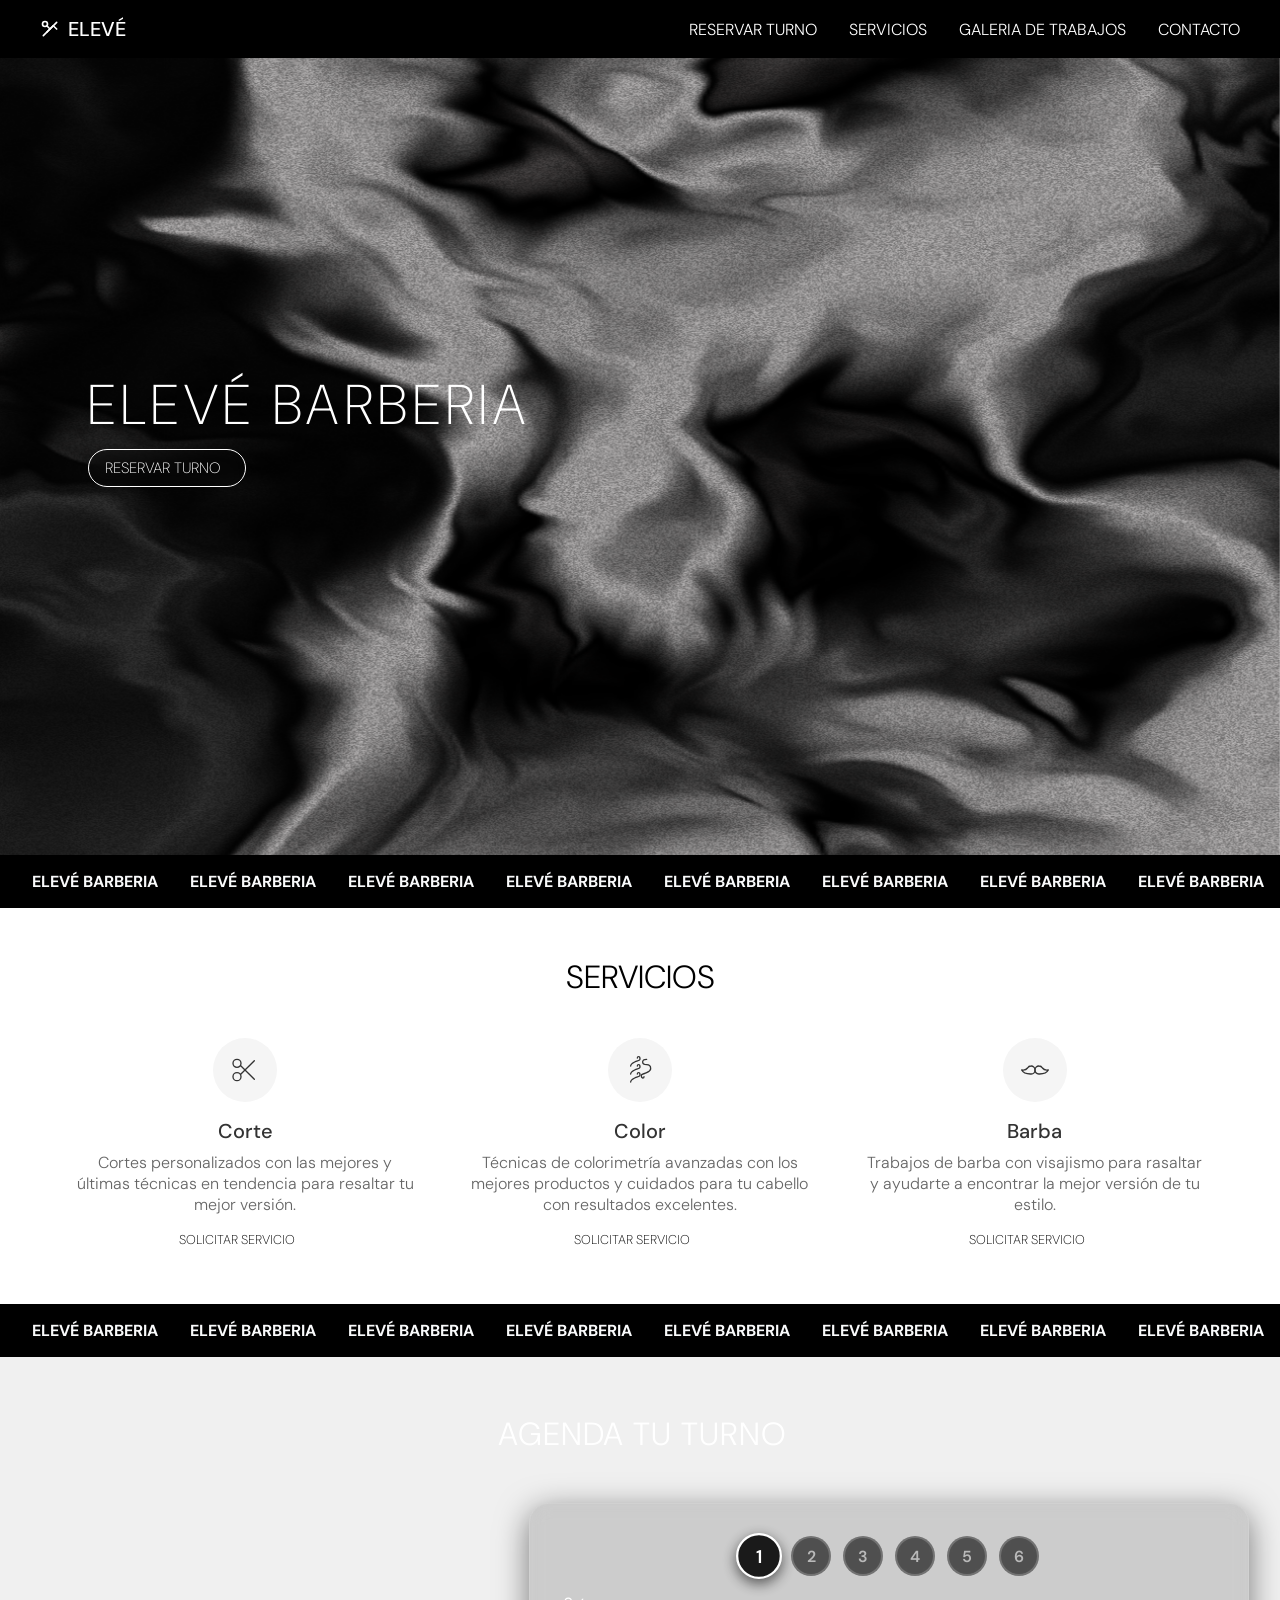
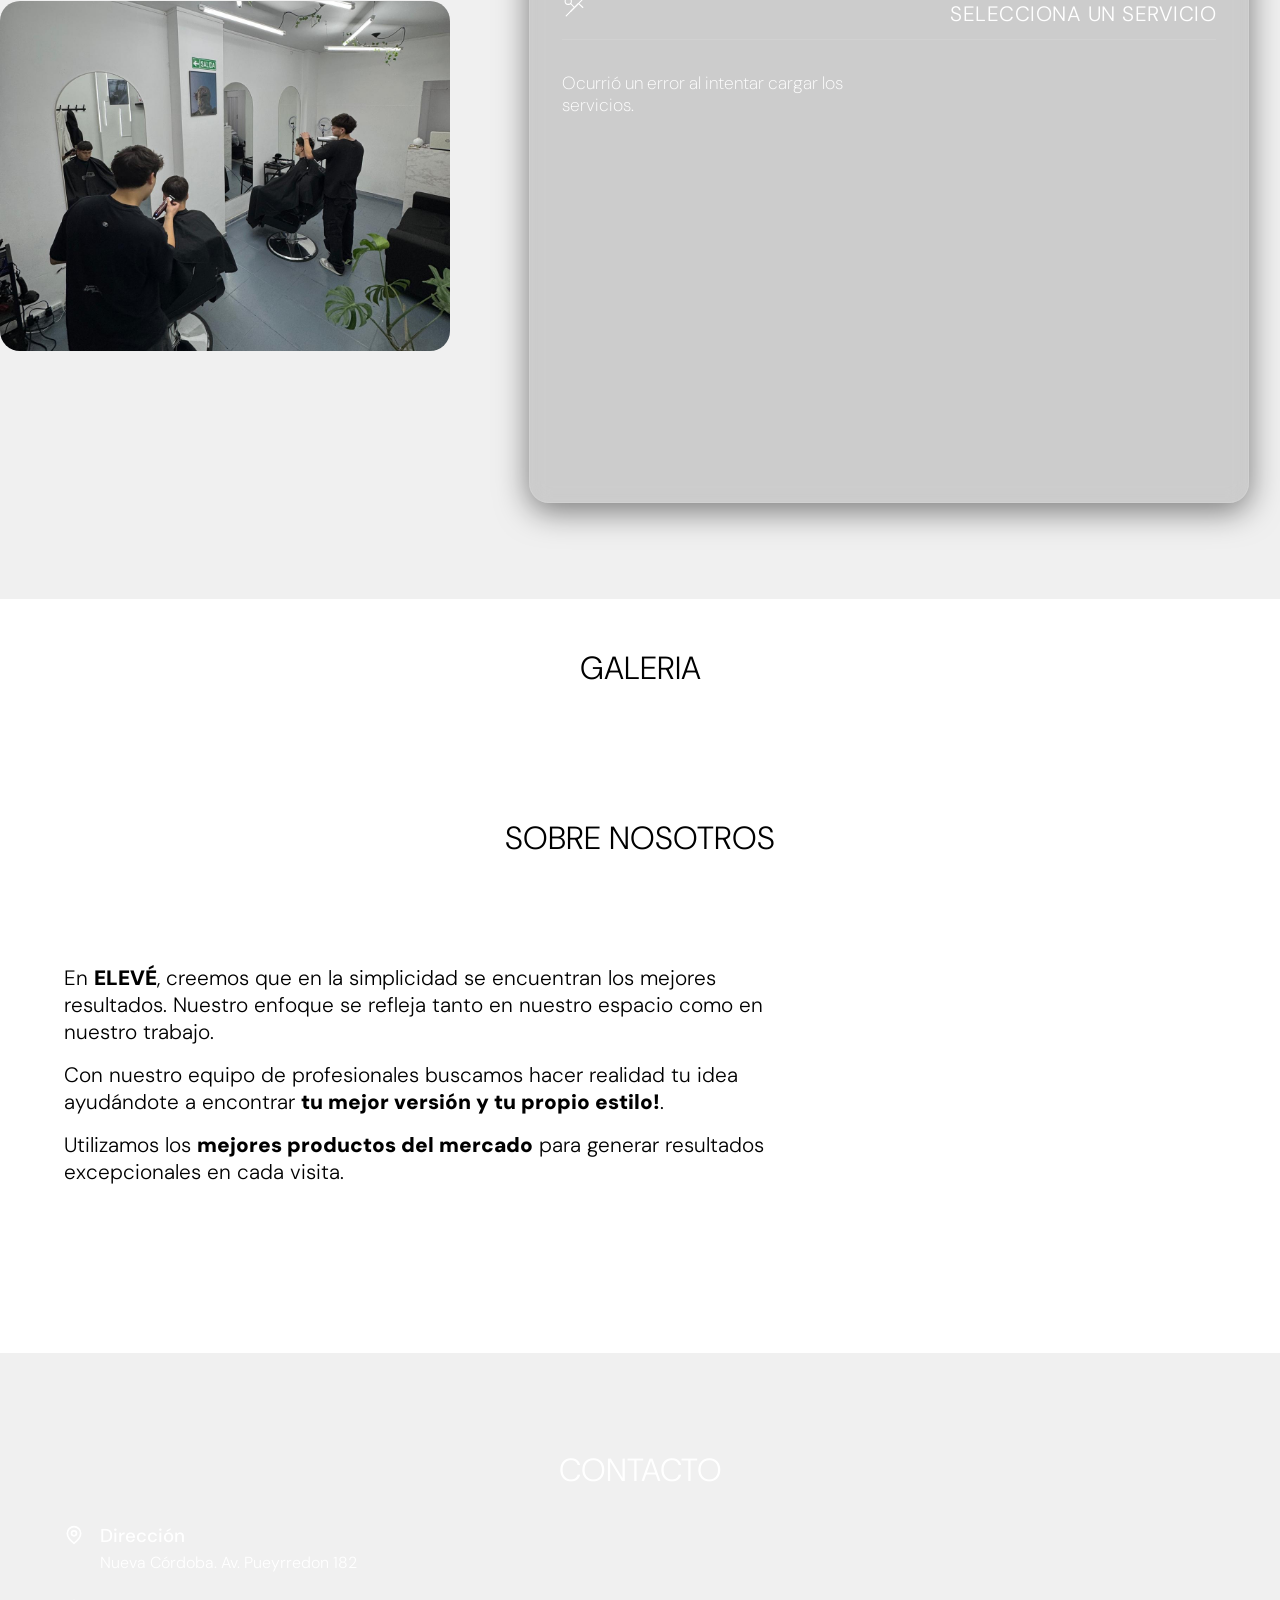
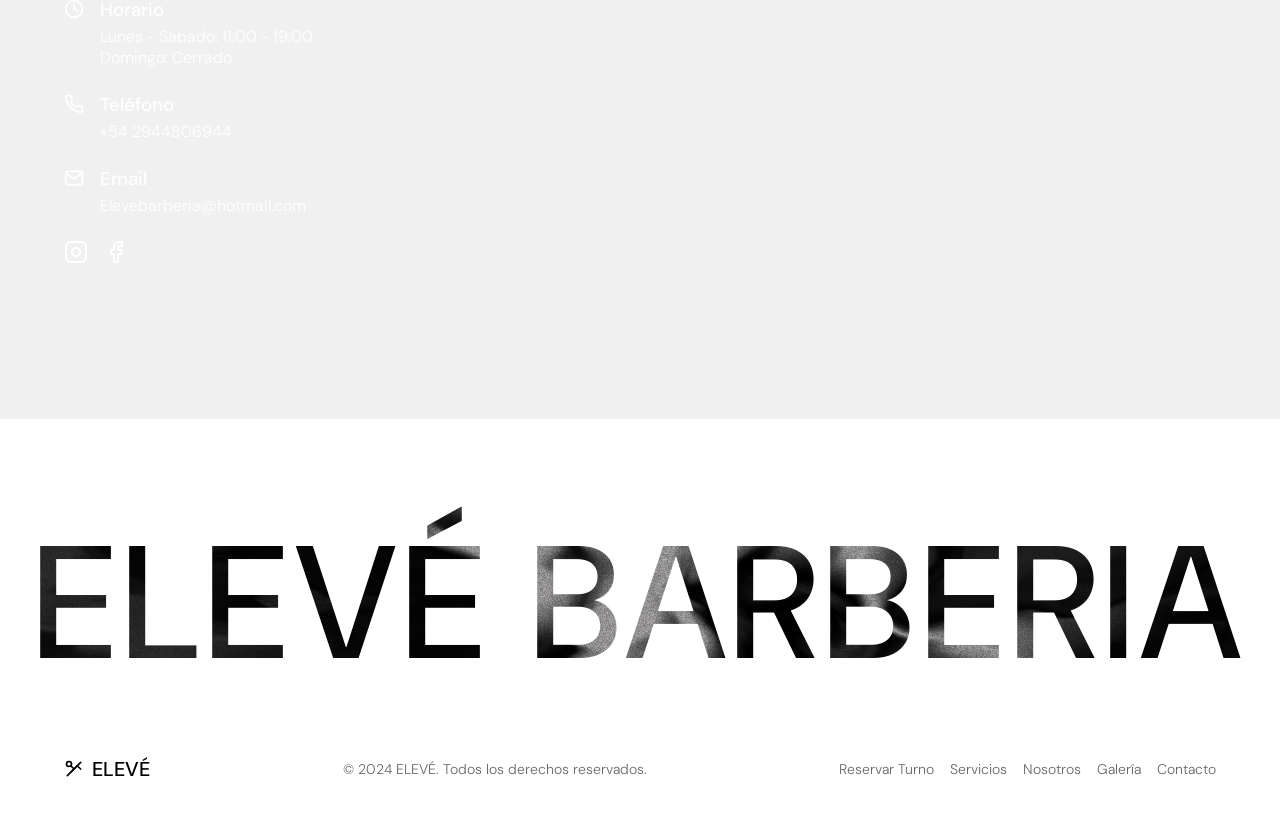
==== FRONTEND/PaginaWeb/index.html @ 52801ca3 "demo tesis" ====
<!DOCTYPE html>
<html lang="es">

<head>
    <meta charset="UTF-8">
    <meta name="viewport" content="width=device-width, initial-scale=1.0">
    <meta name="format-detection" content="telephone=no">

    <!-- scrol reveal  -->
    <script src="https://unpkg.com/scrollreveal"></script>

    <!-- Primary Meta Tags -->
    <title>BARBERIA ELEVÉ</title>
    <meta name="title" content="BARBERIA ELEVÉ" />
    <meta name="description" content="" />
    <meta property="og:image" content="https://eleve-barberia.vercel.app/img/LOGO-ELEVE-PREVISUALIZACION.png" />

    <!-- Open Graph / Facebook -->
    <meta property="og:type" content="website" />
    <meta property="og:url" content="https://eleve-barberia.vercel.app/" />
    <meta property="og:title" content="BARBERIA ELEVÉ" />
    <!-- <meta property="og:description" content="" /> -->
    <meta property="og:image" content="https://eleve-barberia.vercel.app/img/LOGO-ELEVE-PREVISUALIZACION.png" />

    <!-- X (Twitter) -->
    <meta property="twitter:card" content="summary_large_image" />
    <meta property="twitter:url" content="https://eleve-barberia.vercel.app/" />
    <meta property="twitter:title" content="BARBERIA ELEVÉ" />
    <!--    <meta property="twitter:description" content="" /> -->
    <meta property="twitter:image" content="https://eleve-barberia.vercel.app/img/LOGO-ELEVE-PREVISUALIZACION.png" />


    <!-- iconos -->
    <link rel="stylesheet" href="https://cdn.jsdelivr.net/npm/@tabler/icons-webfont@latest/dist/tabler-icons.min.css" />
    <link rel="stylesheet" href="https://cdn.jsdelivr.net/npm/@tabler/icons-webfont@latest/dist/tabler-icons.min.css" />

    <!-- icono enlace -->
    <link rel="icon" type="image/png" href="./img/LOGO-ELEVE-2.png" sizes="25x25">

    <link rel="stylesheet" href="./css/reserva.css">
    <link rel="stylesheet" href="./css/styles.css">
</head>

<body>
    <div class="fixed-background"></div>

    <header>
        <nav class="barra-navegacion">
            <div class="contenedor-navbar">
                <div class="marca-navbar">
                    <a href="#hero" class="logo">
                        <svg xmlns="http://www.w3.org/2000/svg" width="24" height="24" viewBox="0 0 24 24" fill="none"
                            stroke="currentColor" stroke-width="2" stroke-linecap="round" stroke-linejoin="round">
                            <circle cx="6" cy="6" r="3" />
                            <path d="M8.12 8.12 12 12" />
                            <path d="M20 4 8.12 15.88" />
                            <path d="M15.88 8.12 20 12" />
                            <path d="M4 20 15.88 8.12" />
                        </svg>
                        ELEVÉ
                    </a>
                </div>
                <div class="navegacion-navbar">
                    <a href="https://elevebarberia.site.agendapro.com/ar/sucursal/170853" target="_blank">RESERVAR
                        TURNO</a>
                    <a href="#servicios">SERVICIOS</a>
                    <a href="#galeria">GALERIA DE TRABAJOS</a>
                    <a href="#contacto">CONTACTO</a>
                </div>
                <button id="btnMenuMovil" class="boton-menu-movil">
                    <ion-icon name="menu-outline"></ion-icon>
                </button>
            </div>
        </nav>

        <div id="menuMovil" class="menu-movil">
            <button class="cerrar-menu-movil" id="cerrarMenuMovil"><ion-icon name="close-outline"></ion-icon></button>
            <a href="#hero" class="logo">
                <svg xmlns="http://www.w3.org/2000/svg" width="24" height="24" viewBox="0 0 24 24" fill="none"
                    stroke="currentColor" stroke-width="2" stroke-linecap="round" stroke-linejoin="round">
                    <circle cx="6" cy="6" r="3" />
                    <path d="M8.12 8.12 12 12" />
                    <path d="M20 4 8.12 15.88" />
                    <path d="M15.88 8.12 20 12" />
                    <path d="M4 20 15.88 8.12" />
                </svg>
                ELEVÉ
            </a>
            <div class="contenido-menu-movil">
                <a href="https://elevebarberia.site.agendapro.com/ar/sucursal/170853" target="_blank">RESERVAR TURNO</a>
                <a href="#servicios">SERVICIOS</a>
                <a href="#galeriaMobile">GALERIA</a>
                <a href="#contacto">CONTACTO</a>
            </div>
        </div>
    </header>

    <main>
        <section id="video-hero" class="hero video-hero-container">
            <video autoplay loop muted playsinline preload="auto" class="background-video video-mobile">
                <source src="./img/hero-video.mp4" type="video/mp4">
            </video>
            <video autoplay loop muted playsinline preload="auto" class="background-video video-desktop">
                <source src="./img/hero-video-desktop.mp4" type="video/mp4">
            </video>
            <div class="container container-hero animacion-01">
                <h1 class="">ELEVÉ BARBERIA</h1>
                <a href="https://elevebarberia.site.agendapro.com/ar/sucursal/170853" target="_blank"
                    class="btn-hero">Reservar Turno <ion-icon name="arrow-forward-circle-outline"></ion-icon></a>
            </div>
        </section>
        <!-- banner eleve -->
        <div class="banner-infinito banner-hero">
            <div class="banner-imagenes" id="bannerImagenes">
                <!-- Duplicamos las imágenes para crear el efecto de bucle continuo -->
                <div class="item-banner"><i class="ti ti-scissors-off"></i> </div>
                <div class="item-banner"> ELEVÉ BARBERIA</div>
                <div class="item-banner"><i class="ti ti-scissors-off"></i> </div>
                <div class="item-banner"> ELEVÉ BARBERIA</div>
                <div class="item-banner"><i class="ti ti-scissors-off"></i> </div>
                <div class="item-banner"> ELEVÉ BARBERIA</div>
                <div class="item-banner"><i class="ti ti-scissors-off"></i> </div>
                <div class="item-banner"> ELEVÉ BARBERIA</div>
                <!-- Segunda copia de las imágenes para el bucle -->
                <div class="item-banner"> <i class="ti ti-scissors-off"></i></div>
                <div class="item-banner"> ELEVÉ BARBERIA</div>
                <div class="item-banner"><i class="ti ti-scissors-off"></i> </div>
                <div class="item-banner"> ELEVÉ BARBERIA</div>
                <div class="item-banner"> <i class="ti ti-scissors-off"></i></div>
                <div class="item-banner"> ELEVÉ BARBERIA</div>
                <div class="item-banner"><i class="ti ti-scissors-off"></i> </div>
                <div class="item-banner"> ELEVÉ BARBERIA</div>
                <!-- Segunda copia de las imágenes para el bucle -->
                <div class="item-banner"> <i class="ti ti-scissors-off"></i></div>
                <div class="item-banner"> ELEVÉ BARBERIA</div>
                <div class="item-banner"><i class="ti ti-scissors-off"></i> </div>
                <div class="item-banner"> ELEVÉ BARBERIA</div>
                <div class="item-banner"> <i class="ti ti-scissors-off"></i></div>
                <div class="item-banner"> ELEVÉ BARBERIA</div>
                <div class="item-banner"> <i class="ti ti-scissors-off"></i></div>
                <div class="item-banner"> ELEVÉ BARBERIA</div>
                <!-- Segunda copia de las imágenes para el bucle -->
                <div class="item-banner"><i class="ti ti-scissors-off"></i> </div>
                <div class="item-banner"> ELEVÉ BARBERIA</div>
                <div class="item-banner"> <i class="ti ti-scissors-off"></i></div>
                <div class="item-banner"> ELEVÉ BARBERIA</div>
                <div class="item-banner"><i class="ti ti-scissors-off"></i> </div>
                <div class="item-banner"> ELEVÉ BARBERIA</div>
                <div class="item-banner"><i class="ti ti-scissors-off"></i> </div>
                <div class="item-banner"> ELEVÉ BARBERIA</div>
                <!-- Segunda copia de las imágenes para el bucle -->
                <div class="item-banner"><i class="ti ti-scissors-off"></i> </div>
                <div class="item-banner"> ELEVÉ BARBERIA</div>
                <div class="item-banner"> <i class="ti ti-scissors-off"></i></div>
                <div class="item-banner"> ELEVÉ BARBERIA</div>
                <div class="item-banner"><i class="ti ti-scissors-off"></i> </div>
                <div class="item-banner"> ELEVÉ BARBERIA</div>
                <div class="item-banner"><i class="ti ti-scissors-off"></i> </div>
                <div class="item-banner"> ELEVÉ BARBERIA</div>
            </div>
        </div>

        <section id="servicios" class="fondo-blanco">
            <div class="container">
                <h2>SERVICIOS</h2>
                <div class="services-grid ">
                    <div class="service-item ">
                        <div class="service-icon animacion-01">
                            <svg xmlns="http://www.w3.org/2000/svg" width="24" height="24" viewBox="0 0 24 24"
                                fill="none" stroke="currentColor" stroke-width="1" stroke-linecap="round"
                                stroke-linejoin="round"
                                class="icon icon-tabler icons-tabler-outline icon-tabler-scissors">
                                <path stroke="none" d="M0 0h24v24H0z" fill="none" />
                                <path d="M6 7m-3 0a3 3 0 1 0 6 0a3 3 0 1 0 -6 0" />
                                <path d="M6 17m-3 0a3 3 0 1 0 6 0a3 3 0 1 0 -6 0" />
                                <path d="M8.6 8.6l10.4 10.4" />
                                <path d="M8.6 15.4l10.4 -10.4" />
                            </svg>
                        </div>
                        <h3>Corte</h3>
                        <p>Cortes personalizados con las mejores y últimas técnicas en tendencia para resaltar tu mejor
                            versión.</p>
                        <a href="https://elevebarberia.site.agendapro.com/ar/sucursal/170853" target="_blank">
                            <p>Solicitar servicio</p>
                            <svg xmlns="http://www.w3.org/2000/svg" width="13" height="13" viewBox="0 0 24 24"
                                fill="none" stroke="currentColor" stroke-width="1" stroke-linecap="round"
                                stroke-linejoin="round" class="icon icon-tabler icons-tabler-outline icon-tabler-plus">
                                <path stroke="none" d="M0 0h24v24H0z" fill="none" />
                                <path d="M12 5l0 14" />
                                <path d="M5 12l14 0" />
                            </svg>
                        </a>
                    </div>

                    <div class="service-item">
                        <div class="service-icon animacion-01">
                            <svg xmlns="http://www.w3.org/2000/svg" width="24" height="24" viewBox="0 0 24 24"
                                fill="none" stroke="currentColor" stroke-width="1" stroke-linecap="round"
                                stroke-linejoin="round">
                                <path d="M5 9c0-1.5 1-2 3-3s4-1 4-2 0-2-1-2-1 0-1 1" />
                                <path d="M17 4c-3 0-3 1-3 2s1 2 3 2 3 1 3 3c0 1.5-1 2-3 3s-4 1-4 2 0 2 1 2 1 0 1-1" />
                                <path d="M5 15c0-1.5 1-2 3-3s4-1 4-2 0-2-1-2-1 0-1 1" />
                                <path d="M5 21c0-1.5 1-2 3-3s4-1 4-2 0-2-1-2-1 0-1 1" />
                            </svg>
                        </div>
                        <h3>Color</h3>
                        <p>Técnicas de colorimetría avanzadas con los mejores productos y cuidados para tu cabello con
                            resultados excelentes.</p>
                        <a href="https://elevebarberia.site.agendapro.com/ar/sucursal/170853" target="_blank">
                            <p>Solicitar servicio</p>
                            <svg xmlns="http://www.w3.org/2000/svg" width="13" height="13" viewBox="0 0 24 24"
                                fill="none" stroke="currentColor" stroke-width="1" stroke-linecap="round"
                                stroke-linejoin="round" class="icon icon-tabler icons-tabler-outline icon-tabler-plus">
                                <path stroke="none" d="M0 0h24v24H0z" fill="none" />
                                <path d="M12 5l0 14" />
                                <path d="M5 12l14 0" />
                            </svg>
                        </a>
                    </div>
                    <div class="service-item">
                        <div class="service-icon animacion-01">
                            <svg xmlns="http://www.w3.org/2000/svg" width="24" height="24" viewBox="0 0 24 24"
                                fill="none" stroke="currentColor" stroke-width="1" stroke-linecap="round"
                                stroke-linejoin="round"
                                class="icon icon-tabler icons-tabler-outline icon-tabler-moustache">
                                <path stroke="none" d="M0 0h24v24H0z" fill="none" />
                                <path
                                    d="M15 9a3 3 0 0 1 2.599 1.5h0c.933 1.333 2.133 1.556 3.126 1.556l.291 0l.77 -.044l.213 0c-.963 1.926 -3.163 2.925 -6.6 3l-.4 0l-.165 0a3 3 0 0 1 .165 -6z" />
                                <path
                                    d="M9 9a3 3 0 0 0 -2.599 1.5h0c-.933 1.333 -2.133 1.556 -3.126 1.556l-.291 0l-.77 -.044l-.213 0c.963 1.926 3.163 2.925 6.6 3l.4 0l.165 0a3 3 0 0 0 -.165 -6z" />
                            </svg>
                        </div>
                        <h3>Barba</h3>
                        <p>Trabajos de barba con visajismo para rasaltar y ayudarte a encontrar la mejor versión de tu
                            estilo.</p>
                        <a href="https://elevebarberia.site.agendapro.com/ar/sucursal/170853" target="_blank">
                            <p>Solicitar servicio</p>
                            <svg xmlns="http://www.w3.org/2000/svg" width="13" height="13" viewBox="0 0 24 24"
                                fill="none" stroke="currentColor" stroke-width="1" stroke-linecap="round"
                                stroke-linejoin="round" class="icon icon-tabler icons-tabler-outline icon-tabler-plus">
                                <path stroke="none" d="M0 0h24v24H0z" fill="none" />
                                <path d="M12 5l0 14" />
                                <path d="M5 12l14 0" />
                            </svg>
                        </a>
                    </div>

                </div>
            </div>
        </section>
        <!-- banner eleve -->
        <div class="banner-infinito">
            <div class="banner-imagenes" id="bannerImagenes">
                <!-- Duplicamos las imágenes para crear el efecto de bucle continuo -->
                <div class="item-banner"><i class="ti ti-scissors-off"></i> </div>
                <div class="item-banner"> ELEVÉ BARBERIA</div>
                <div class="item-banner"><i class="ti ti-scissors-off"></i> </div>
                <div class="item-banner"> ELEVÉ BARBERIA</div>
                <div class="item-banner"><i class="ti ti-scissors-off"></i> </div>
                <div class="item-banner"> ELEVÉ BARBERIA</div>
                <div class="item-banner"><i class="ti ti-scissors-off"></i> </div>
                <div class="item-banner"> ELEVÉ BARBERIA</div>
                <!-- Segunda copia de las imágenes para el bucle -->
                <div class="item-banner"> <i class="ti ti-scissors-off"></i></div>
                <div class="item-banner"> ELEVÉ BARBERIA</div>
                <div class="item-banner"><i class="ti ti-scissors-off"></i> </div>
                <div class="item-banner"> ELEVÉ BARBERIA</div>
                <div class="item-banner"> <i class="ti ti-scissors-off"></i></div>
                <div class="item-banner"> ELEVÉ BARBERIA</div>
                <div class="item-banner"><i class="ti ti-scissors-off"></i> </div>
                <div class="item-banner"> ELEVÉ BARBERIA</div>
                <!-- Segunda copia de las imágenes para el bucle -->
                <div class="item-banner"> <i class="ti ti-scissors-off"></i></div>
                <div class="item-banner"> ELEVÉ BARBERIA</div>
                <div class="item-banner"><i class="ti ti-scissors-off"></i> </div>
                <div class="item-banner"> ELEVÉ BARBERIA</div>
                <div class="item-banner"> <i class="ti ti-scissors-off"></i></div>
                <div class="item-banner"> ELEVÉ BARBERIA</div>
                <div class="item-banner"> <i class="ti ti-scissors-off"></i></div>
                <div class="item-banner"> ELEVÉ BARBERIA</div>
                <!-- Segunda copia de las imágenes para el bucle -->
                <div class="item-banner"><i class="ti ti-scissors-off"></i> </div>
                <div class="item-banner"> ELEVÉ BARBERIA</div>
                <div class="item-banner"> <i class="ti ti-scissors-off"></i></div>
                <div class="item-banner"> ELEVÉ BARBERIA</div>
                <div class="item-banner"><i class="ti ti-scissors-off"></i> </div>
                <div class="item-banner"> ELEVÉ BARBERIA</div>
                <div class="item-banner"><i class="ti ti-scissors-off"></i> </div>
                <div class="item-banner"> ELEVÉ BARBERIA</div>
                <!-- Segunda copia de las imágenes para el bucle -->
                <div class="item-banner"><i class="ti ti-scissors-off"></i> </div>
                <div class="item-banner"> ELEVÉ BARBERIA</div>
                <div class="item-banner"> <i class="ti ti-scissors-off"></i></div>
                <div class="item-banner"> ELEVÉ BARBERIA</div>
                <div class="item-banner"><i class="ti ti-scissors-off"></i> </div>
                <div class="item-banner"> ELEVÉ BARBERIA</div>
                <div class="item-banner"><i class="ti ti-scissors-off"></i> </div>
                <div class="item-banner"> ELEVÉ BARBERIA</div>
            </div>
        </div>
        <section id="reservar" class="section-alt">
            <div class="reserva-turno">

                <article>
                    <div class="imagen-reserva animacion-02">
                        <img src="./img/foto-barber-01.jpeg" alt="eleve-barberia" width="300">
                    </div>
                    <div class="contenido-reserva animacion-03">
                        <h2>
                            AGENDA TU TURNO
                        </h2>
                        <section id="reservar" class="section-alt fondo-animado">
                            <div class="contenedor-pasos-reserva animacion-02">
                                <div class="reserva-turno">
                                    <div class="indicador-progreso">
                                        <div class="indicador-progreso__paso indicador-progreso__paso--activo"
                                            data-paso="1">1</div>
                                        <div class="indicador-progreso__paso" data-paso="2">2</div>
                                        <div class="indicador-progreso__paso" data-paso="3">3</div>
                                        <div class="indicador-progreso__paso" data-paso="4">4</div>
                                        <div class="indicador-progreso__paso" data-paso="5">5</div>
                                        <div class="indicador-progreso__paso" data-paso="6">6</div>
                                    </div>
                                </div>

                                <div class="paso paso--activo " id="paso-1">
                                    <div class="paso__encabezado">
                                        <div class="paso__icono"> <svg xmlns="http://www.w3.org/2000/svg" width="25"
                                                height="25" viewBox="0 0 24 24" fill="none" stroke="#fff"
                                                stroke-width="1" stroke-linecap="round" stroke-linejoin="round">
                                                <circle cx="6" cy="6" r="3" />
                                                <path d="M8.12 8.12 12 12" />
                                                <path d="M20 4 8.12 15.88" />
                                                <path d="M15.88 8.12 20 12" />
                                                <path d="M4 20 15.88 8.12" />
                                            </svg></div>
                                        <h2 class="paso__titulo">Selecciona un servicio</h2>
                                    </div>
                                    <div class="servicios-grid" id="servicios-container">
                                    </div>
                                </div>

                                <div class="paso " id="paso-2">
                                    <div class="paso__encabezado">
                                        <div class="paso__icono"> <svg xmlns="http://www.w3.org/2000/svg" width="25"
                                                height="25" viewBox="0 0 24 24" fill="none" stroke="#fff"
                                                stroke-width="1" stroke-linecap="round" stroke-linejoin="round">
                                                <circle cx="6" cy="6" r="3" />
                                                <path d="M8.12 8.12 12 12" />
                                                <path d="M20 4 8.12 15.88" />
                                                <path d="M15.88 8.12 20 12" />
                                                <path d="M4 20 15.88 8.12" />
                                            </svg></div>
                                        <h2 class="paso__titulo">Selecciona tu barbero</h2>
                                        <button class="btn-volver">Volver</button>
                                    </div>
                                    <div class="barberos-grid" id="barberos-container">
                                    </div>
                                </div>

                                <div class="paso" id="paso-3">
                                    <div class="paso__encabezado">
                                        <div class="paso__icono"> <svg xmlns="http://www.w3.org/2000/svg" width="25"
                                                height="25" viewBox="0 0 24 24" fill="none" stroke="#fff"
                                                stroke-width="1" stroke-linecap="round" stroke-linejoin="round">
                                                <circle cx="6" cy="6" r="3" />
                                                <path d="M8.12 8.12 12 12" />
                                                <path d="M20 4 8.12 15.88" />
                                                <path d="M15.88 8.12 20 12" />
                                                <path d="M4 20 15.88 8.12" />
                                            </svg></div>
                                        <h2 class="paso__titulo">Selecciona la Fecha</h2>
                                        <button class="btn-volver">Volver</button>
                                    </div>
                                    <div class="fechas-grid" id="fechas-container">
                                    </div>
                                </div>

                                <div class="paso" id="paso-4">
                                    <div class="paso__encabezado">
                                        <div class="paso__icono"> <svg xmlns="http://www.w3.org/2000/svg" width="25"
                                                height="25" viewBox="0 0 24 24" fill="none" stroke="#fff"
                                                stroke-width="1" stroke-linecap="round" stroke-linejoin="round">
                                                <circle cx="6" cy="6" r="3" />
                                                <path d="M8.12 8.12 12 12" />
                                                <path d="M20 4 8.12 15.88" />
                                                <path d="M15.88 8.12 20 12" />
                                                <path d="M4 20 15.88 8.12" />
                                            </svg></div>
                                        <h2 class="paso__titulo">Selecciona la hora</h2>
                                        <button class="btn-volver">Volver</button>
                                    </div>
                                    <div class="horarios-grid" id="horarios-container">
                                    </div>
                                    <div class="mensaje-sin-horarios" id="sin-horarios">
                                        <p>No hay horarios disponibles para esta fecha</p>
                                    </div>
                                </div>

                                <div class="paso" id="paso-5">
                                    <div class="paso__encabezado">
                                        <div class="paso__icono"> <svg xmlns="http://www.w3.org/2000/svg" width="25"
                                                height="25" viewBox="0 0 24 24" fill="none" stroke="#fff"
                                                stroke-width="1" stroke-linecap="round" stroke-linejoin="round">
                                                <circle cx="6" cy="6" r="3" />
                                                <path d="M8.12 8.12 12 12" />
                                                <path d="M20 4 8.12 15.88" />
                                                <path d="M15.88 8.12 20 12" />
                                                <path d="M4 20 15.88 8.12" />
                                            </svg></div>
                                        <h2 class="paso__titulo">Datos del cliente</h2>
                                        <button class="btn-volver">Volver</button>
                                    </div>
                                    <div class="tarjeta">
                                        <div class="tarjeta__encabezado">
                                            <h3 class="tarjeta__titulo">Ingresa tus datos</h3>
                                        </div>
                                        <div class="tarjeta__contenido">
                                            <div class="campo">
                                                <label class="campo__etiqueta" for="nombre">Nombre completo</label>
                                                <input class="campo__entrada" type="text" id="nombre"
                                                    placeholder="Ingresa tu nombre completo">
                                                <span class="error-mensaje" id="nombre-error"></span>
                                            </div>
                                            <div class="campo">
                                                <label class="campo__etiqueta" for="telefono">Teléfono</label>
                                                <input class="campo__entrada" type="tel" id="telefono"
                                                    placeholder="Ingresa tu número de teléfono">
                                                <span class="error-mensaje" id="telefono-error"></span>
                                            </div>
                                            <button class="continuar" id="btn-continuar" disabled>
                                                Continuar
                                            </button>
                                        </div>
                                    </div>
                                </div>

                                <div class="paso" id="paso-6">
                                    <div class="paso__encabezado">
                                        <div class="paso__icono"> <svg xmlns="http://www.w3.org/2000/svg" width="25"
                                                height="25" viewBox="0 0 24 24" fill="none" stroke="#fff"
                                                stroke-width="1" stroke-linecap="round" stroke-linejoin="round">
                                                <circle cx="6" cy="6" r="3" />
                                                <path d="M8.12 8.12 12 12" />
                                                <path d="M20 4 8.12 15.88" />
                                                <path d="M15.88 8.12 20 12" />
                                                <path d="M4 20 15.88 8.12" />
                                            </svg></div>
                                        <h2 class="paso__titulo">Confirmar reserva</h2>
                                        <button class="btn-volver">Volver</button>
                                    </div>
                                    <div class="tarjeta">
                                        <div class="tarjeta__encabezado">
                                            <div class="paso__icono"> <svg xmlns="http://www.w3.org/2000/svg" width="25"
                                                    height="25" viewBox="0 0 24 24" fill="none" stroke="#fff"
                                                    stroke-width="1" stroke-linecap="round" stroke-linejoin="round">
                                                    <circle cx="6" cy="6" r="3" />
                                                    <path d="M8.12 8.12 12 12" />
                                                    <path d="M20 4 8.12 15.88" />
                                                    <path d="M15.88 8.12 20 12" />
                                                    <path d="M4 20 15.88 8.12" />
                                                </svg></div>
                                            <h3 class="tarjeta__titulo">Resumen de tu reserva</h3>
                                        </div>
                                        <div class="tarjeta__contenido">
                                            <div class="resumen-seccion">
                                                <h4 class="resumen-seccion__titulo">Datos del cliente</h4>
                                                <div class="resumen-item">
                                                    <span class="resumen-item__etiqueta">Nombre:</span>
                                                    <span class="resumen-item__valor" id="resumen-nombre"></span>
                                                </div>
                                                <div class="resumen-item">
                                                    <span class="resumen-item__etiqueta">Teléfono:</span>
                                                    <span class="resumen-item__valor" id="resumen-telefono"></span>
                                                </div>
                                            </div>

                                            <div class="resumen-seccion">
                                                <h4 class="resumen-seccion__titulo">Detalles del servicio</h4>
                                                <div class="resumen-item">
                                                    <span class="resumen-item__etiqueta">Servicio:</span>
                                                    <span class="resumen-item__valor" id="resumen-servicio"></span>
                                                </div>
                                                <div class="resumen-item">
                                                    <span class="resumen-item__etiqueta">Barbero:</span>
                                                    <span class="resumen-item__valor" id="resumen-barbero"></span>
                                                </div>
                                                <div class="resumen-item">
                                                    <span class="resumen-item__etiqueta">Fecha:</span>
                                                    <span class="resumen-item__valor" id="resumen-fecha"></span>
                                                </div>
                                                <div class="resumen-item">
                                                    <span class="resumen-item__etiqueta">Hora:</span>
                                                    <span class="resumen-item__valor" id="resumen-hora"></span>
                                                </div>
                                                <div class="resumen-item">
                                                    <span class="resumen-item__etiqueta">Duración:</span>
                                                    <span class="resumen-item__valor" id="resumen-duracion"></span>
                                                </div>
                                                <div class="resumen-item resumen-item--total">
                                                    <span class="resumen-item__etiqueta">Total:</span>
                                                    <span class="resumen-item__valor resumen-item__valor--precio"
                                                        id="resumen-precio"></span>
                                                </div>
                                            </div>

                                            <button class="btn-confirmar" id="btn-confirmar-reserva">
                                                Confirmar Reserva
                                            </button>
                                        </div>
                                    </div>
                                </div>
                            </div>
                        </section>


                        <!--         <p>
                            Deja tu estilo en las mejores manos, reserva tu turno. <br>¡ te esperamos !
                        </p>
                        <a href="https://elevebarberia.site.agendapro.com/ar/sucursal/170853" target="_blank"
                            class="btn-hero">Reservar Turno <ion-icon
                                name="arrow-forward-circle-outline"></ion-icon></a> -->

                    </div>
                </article>

            </div>
        </section>

        <!--     galeria  -->

        <section id="galeria" class="fondo-blanco">
            <div class="contenedor">
                <h2>GALERIA</h2>
                <div class="cuadricula-galeria">

                </div>
            </div>

        </section>

        <!-- Modal de Galería (inicialmente oculto) -->
        <div class="modal-galeria" id="modalGaleria">
            <button class="boton-cerrar" aria-label="Cerrar galería"><i class="ti ti-x"></i></button>
            <button class="boton-anterior" aria-label="Imagen anterior"><i
                    class="ti ti-chevron-compact-left"></i></button>
            <div class="contenedor-imagen-modal">
                <img id="imagenModal" src="" alt="">
                <div class="contador-imagenes" id="contadorImagenes"></div>
            </div>
            <button class="boton-siguiente" aria-label="Siguiente imagen"><i
                    class="ti ti-chevron-compact-right"></i></button>
        </div>
        <!-- Nueva sección de galería carrusel -->
        <section class="galeria-carousel-section" id="galeriaMobile">
            <div class="galeria-carousel-container">
                <h2>GALERIA ELEVÉ</h2>
                <p class="galeria-carousel-subtitle">En el detalle se encuentra la excelencia </p>
                <div class="carousel-fullscreen" id="carousel-fullscreen">
                    <div class="carousel-track" id="carousel-track">
                        <!-- Las imágenes se generarán dinámicamente con JavaScript -->
                    </div>
                    <div class="carousel-controls">
                        <button class="carousel-btn carousel-prev" id="carousel-prev">‹</button>
                        <button class="carousel-btn carousel-next" id="carousel-next">›</button>
                    </div>
                    <div class="carousel-indicators" id="carousel-indicators">
                        <!-- Los indicadores se generarán dinámicamente -->
                    </div>
                </div>
            </div>
        </section>

        <!-- Seccion ABOUT / NOSOTROS -->
        <section id="nosotros" class="fondo-blanco">
            <div class="container">
                <h2>SOBRE NOSOTROS</h2>
                <div class="about-grid">
                    <div class="about-text animacion-02" id="about-texto">
                        <p>En <strong>ELEVÉ</strong>, creemos que en la simplicidad se encuentran
                            los mejores resultados. Nuestro enfoque se refleja tanto en nuestro espacio como en nuestro
                            trabajo. </p>
                        <p>Con nuestro equipo de profesionales buscamos hacer realidad tu idea
                            ayudándote a encontrar <strong>tu mejor versión y tu propio estilo!</strong>.</p>
                        <p>Utilizamos los <strong>mejores productos del mercado</strong> para generar resultados
                            excepcionales en cada visita.</p>

                    </div>
                    <div class="about-image animacion-03" id="about-imagen">
                        <video autoplay loop muted playsinline preload="auto">
                            <source src="./img/video-historia.mp4" type="video/mp4">
                        </video>
                    </div>
                </div>
            </div>
        </section>
        <!-- Nueva sección de banner motivacional -->
        <section class="motivational-banner-section">
            <div class="motivational-banner-container">
                <div class="motivational-banner">

                </div>
            </div>
        </section>
        <section id="contacto">
            <div class="container">
                <h2>CONTACTO</h2>
                <div class="contact-grid">
                    <div class="animacion-02">
                        <div class="contact-item ">
                            <svg xmlns="http://www.w3.org/2000/svg" width="24" height="24" viewBox="0 0 24 24"
                                fill="none" stroke="currentColor" stroke-width="2" stroke-linecap="round"
                                stroke-linejoin="round">
                                <path d="M20 10c0 6-8 12-8 12s-8-6-8-12a8 8 0 0 1 16 0Z" />
                                <circle cx="12" cy="10" r="3" />
                            </svg>
                            <div>
                                <h3>Dirección</h3>
                                <p>Nueva Córdoba. Av. Pueyrredon 182</p>
                            </div>
                        </div>
                        <div class="contact-item ">
                            <svg xmlns="http://www.w3.org/2000/svg" width="24" height="24" viewBox="0 0 24 24"
                                fill="none" stroke="currentColor" stroke-width="2" stroke-linecap="round"
                                stroke-linejoin="round">
                                <circle cx="12" cy="12" r="10" />
                                <polyline points="12,6 12,12 16,14" />
                            </svg>
                            <div>
                                <h3>Horario</h3>
                                <p>Lunes - Sábado: 11:00 - 19:00</p>
                                <p>Domingo: Cerrado</p>
                            </div>
                        </div>
                        <div class="contact-item ">
                            <svg xmlns="http://www.w3.org/2000/svg" width="24" height="24" viewBox="0 0 24 24"
                                fill="none" stroke="currentColor" stroke-width="2" stroke-linecap="round"
                                stroke-linejoin="round">
                                <path
                                    d="M22 16.92v3a2 2 0 0 1-2.18 2 19.79 19.79 0 0 1-8.63-3.07 19.5 19.5 0 0 1-6-6 19.79 19.79 0 0 1-3.07-8.67A2 2 0 0 1 4.11 2h3a2 2 0 0 1 2 1.72 12.84 12.84 0 0 0 .7 2.81 2 2 0 0 1-.45 2.11L8.09 9.91a16 16 0 0 0 6 6l1.27-1.27a2 2 0 0 1 2.11-.45 12.84 12.84 0 0 0 2.81.7A2 2 0 0 1 22 16.92z" />
                            </svg>
                            <div>
                                <h3>Teléfono</h3>
                                <p>+54 2944806944</p>
                            </div>
                        </div>
                        <div class="contact-item ">
                            <svg xmlns="http://www.w3.org/2000/svg" width="24" height="24" viewBox="0 0 24 24"
                                fill="none" stroke="currentColor" stroke-width="2" stroke-linecap="round"
                                stroke-linejoin="round">
                                <path d="M4 4h16c1.1 0 2 .9 2 2v12c0 1.1-.9 2-2 2H4c-1.1 0-2-.9-2-2V6c0-1.1.9-2 2-2z" />
                                <polyline points="22,6 12,13 2,6" />
                            </svg>
                            <div>
                                <h3>Email</h3>
                                <p>Elevebarberia@hotmail.com</p>
                            </div>
                        </div>
                        <div class="social-links ">
                            <a href="#">
                                <svg xmlns="http://www.w3.org/2000/svg" width="24" height="24" viewBox="0 0 24 24"
                                    fill="none" stroke="currentColor" stroke-width="2" stroke-linecap="round"
                                    stroke-linejoin="round">
                                    <rect width="20" height="20" x="2" y="2" rx="5" ry="5" />
                                    <path d="m16 11.37A4 4 0 1 1 12.63 8 4 4 0 0 1 16 11.37z" />
                                    <line x1="17.5" x2="17.51" y1="6.5" y2="6.5" />
                                </svg>
                            </a>
                            <a href="#">
                                <svg xmlns="http://www.w3.org/2000/svg" width="24" height="24" viewBox="0 0 24 24"
                                    fill="none" stroke="currentColor" stroke-width="2" stroke-linecap="round"
                                    stroke-linejoin="round">
                                    <path d="M18 2h-3a5 5 0 0 0-5 5v3H7v4h3v8h4v-8h3l1-4h-4V7a1 1 0 0 1 1-1h3z" />
                                </svg>
                            </a>
                        </div>
                    </div>
                    <div class="map animacion-03">
                        <iframe
                            src="https://www.google.com/maps/embed?pb=!1m18!1m12!1m3!1d3404.5513280317814!2d-64.19372042439217!3d-31.426485574257168!2m3!1f0!2f0!3f0!3m2!1i1024!2i768!4f13.1!3m3!1m2!1s0x9432a3bdc29738e9%3A0x493738ca9f6c4611!2zRWxldsOpIGJhcmJlcsOtYQ!5e0!3m2!1ses-419!2sar!4v1752303864605!5m2!1ses-419!2sar"
                            width="600" height="450" style="border:0;" allowfullscreen="" loading="lazy"
                            referrerpolicy="no-referrer-when-downgrade"></iframe>
                    </div>
                </div>
            </div>
        </section>

    </main>

    <footer class="fondo-blanco">
        <section class="titulo-footer">
            <a href="/">
                <h2>ELEVÉ BARBERIA</h2>
            </a>
        </section>

        <div class="container">
            <div class="footer-content">
                <a href="#" class="logo">
                    <svg xmlns="http://www.w3.org/2000/svg" width="24" height="24" viewBox="0 0 24 24" fill="none"
                        stroke="currentColor" stroke-width="2" stroke-linecap="round" stroke-linejoin="round">
                        <circle cx="6" cy="6" r="3" />
                        <path d="M8.12 8.12 12 12" />
                        <path d="M20 4 8.12 15.88" />
                        <path d="M15.88 8.12 20 12" />
                        <path d="M4 20 15.88 8.12" />
                    </svg>
                    ELEVÉ
                </a>
                <p>© 2024 ELEVÉ. Todos los derechos reservados.</p>
                <div class="footer-links">
                    <a href="#reservar">Reservar Turno</a>
                    <a href="#servicios">Servicios</a>
                    <a href="#nosotros">Nosotros</a>
                    <a href="#galeria">Galería</a>
                    <a href="#contacto">Contacto</a>
                </div>
            </div>
        </div>

    </footer>

    <script type="module" src="https://unpkg.com/ionicons@7.1.0/dist/ionicons/ionicons.esm.js"></script>
    <script nomodule src="https://unpkg.com/ionicons@7.1.0/dist/ionicons/ionicons.js"></script>

    <script src="./js/reserva.js" type="module"></script>
    <script src="./js/script.js" type="module"></script>
</body>

</html>
---- FRONTEND/PaginaWeb/css/reserva.css ----
/* styles.css - Estilos del Formulario de Reserva */

/* ============================================
   CONTENEDOR PRINCIPAL
   ============================================ */
.contenedor-pasos-reserva {
    backdrop-filter: blur(10px);
    display: flex;
    flex-direction: column;
    justify-content: flex-start;
    align-items: center;
    box-shadow: 0 8px 32px rgba(0, 0, 0, 0.5);
    margin: 0 auto;
    /* Agregando padding específico para móvil - 1rem lateral consistente */
    padding: 1rem;
    border-radius: 20px;
    width: 100%;
    /* Reduciendo ancho máximo de 500px a 420px */
    max-width: 420px;
    /* Reduciendo altura mínima de 550px a 450px */
    min-height: 450px;
    background: rgba(0, 0, 0, 0.15);
    border: 1px solid rgba(255, 255, 255, 0.1);
}

.reserva-turno h2 {
    color: var(--clr-blanco);
    text-transform: uppercase;
    font-weight: 300;
    letter-spacing: 1px;
}

/* ============================================
   INDICADOR DE PROGRESO
   ============================================ */
.indicador-progreso {
    display: flex;
    justify-content: center;
    align-items: center;
    /* Reduciendo padding de 2rem a 1rem */
    padding-bottom: 1rem;
    /* Reduciendo gap de 0.75rem a 0.5rem */
    gap: 0.5rem;
    width: 100%;
    flex-wrap: wrap;
}

.indicador-progreso__paso {
    /* Reduciendo tamaño de 2.5rem a 2rem */
    width: 2rem;
    height: 2rem;
    border-radius: 50%;
    display: flex;
    align-items: center;
    justify-content: center;
    /* Reduciendo font-size de 0.9rem a 0.8rem */
    font-size: 0.8rem;
    font-weight: 600;
    background-color: rgba(0, 0, 0, 0.6);
    backdrop-filter: blur(30px);
    color: rgba(255, 255, 255, 0.6);
    border: 2px solid rgba(255, 255, 255, 0.2);
    transition: all 0.4s cubic-bezier(0.4, 0, 0.2, 1);
    cursor: default;
}

.indicador-progreso__paso--activo {
    background-color: #1a1a1a;
    color: white;
    border-color: var(--clr-blanco);
    transform: scale(1.15);
    box-shadow: 0 4px 12px rgba(0, 0, 0, 0.6);
}

.indicador-progreso__paso--completado {
    background-color: rgba(100, 100, 100, 0.4);
    border-color: rgba(150, 150, 150, 0.5);
    color: rgba(255, 255, 255, 0.8);
}

/* ============================================
   PASOS
   ============================================ */
.paso {
    display: none;
    width: 100%;
    animation: fadeIn 0.4s ease-in-out;
}

.paso--activo {
    display: block;
}

@keyframes fadeIn {
    from {
        opacity: 0;
        transform: translateY(10px);
    }
    to {
        opacity: 1;
        transform: translateY(0);
    }
}

.paso__encabezado {
    display: flex;
    justify-content: space-between;
    align-items: center;
    gap: 1rem;
    width: 100%;
    /* Reduciendo margin-bottom de 1.5rem a 1rem */
    margin-bottom: 1rem;
    /* Reduciendo padding-bottom de 1rem a 0.75rem */
    padding-bottom: 0.75rem;
    border-bottom: 1px solid rgba(255, 255, 255, 0.1);
}

.paso__encabezado h2 {
    margin-bottom: 0;
    color: var(--clr-blanco);
    text-transform: uppercase;
    font-weight: 300;
    /* Reduciendo font-size de 1.25rem a 1.1rem */
    font-size: 1.1rem;
    letter-spacing: 0.5px;
}

/* ============================================
   GRIDS - RESPONSIVOS
   ============================================ */
.servicios-grid {
    display: grid;
    grid-template-columns: 1fr;
    /* Reduciendo gap de 1rem a 0.75rem */
    gap: 0.75rem;
    /* Reduciendo margin-top de 1rem a 0.5rem */
    margin-top: 0.5rem;
    width: 100%;
}

.barberos-grid {
    display: grid;
    grid-template-columns: 1fr;
    /* Reduciendo gap de 1rem a 0.75rem */
    gap: 0.75rem;
    width: 100%;
}

.fechas-grid {
    display: grid;
    grid-template-columns: repeat(auto-fill, minmax(100px, 1fr));
    /* Reduciendo gap de 0.75rem a 0.5rem */
    gap: 0.5rem;
    width: 100%;
}

.horarios-grid {
    display: grid;
    grid-template-columns: repeat(auto-fill, minmax(90px, 1fr));
    /* Reduciendo gap de 0.75rem a 0.5rem */
    gap: 0.5rem;
    width: 100%;
}

.mensaje-sin-horarios {
    display: none;
    color: var(--clr-blanco);
    text-align: center;
    padding: 2rem;
    font-size: 0.95rem;
}

/* ============================================
   TARJETAS (Elementos de Selección)
   ============================================ */
.tarjeta {
    background: rgba(255, 255, 255, 0.05);
    backdrop-filter: blur(20px);
    border: 1px solid rgba(255, 255, 255, 0.2);
    cursor: pointer;
    border-radius: 12px;
    /* Reduciendo padding de 1rem a 0.75rem */
    padding: 0.75rem;
    transition: all 0.3s cubic-bezier(0.4, 0, 0.2, 1);
    position: relative;
    overflow: hidden;
}

.tarjeta::before {
    content: '';
    position: absolute;
    top: 0;
    left: 0;
    right: 0;
    bottom: 0;
    background: linear-gradient(135deg, rgba(255, 255, 255, 0.1) 0%, transparent 100%);
    opacity: 0;
    transition: opacity 0.3s ease;
}

.tarjeta:hover {
    border-color: rgba(255, 255, 255, 0.5);
    background: rgba(255, 255, 255, 0.1);
    transform: translateY(-4px);
    box-shadow: 0 8px 24px rgba(0, 0, 0, 0.3);
}

.tarjeta:hover::before {
    opacity: 1;
}

.tarjeta:active {
    transform: translateY(-2px);
}

.tarjeta__encabezado {
    /* Reduciendo padding de 0 0 0.75rem 0 a 0 0 0.5rem 0 */
    padding: 0 0 0.5rem 0;
    text-align: center;
    border-bottom: 1px solid rgba(255, 255, 255, 0.15);
    /* Reduciendo margin-bottom de 0.75rem a 0.5rem */
    margin-bottom: 0.5rem;
}

.tarjeta__titulo {
    /* Reduciendo font-size de 1.1rem a 1rem */
    font-size: 1rem;
    font-weight: 400;
    text-transform: uppercase;
    color: var(--clr-blanco);
    letter-spacing: 0.5px;
}

.tarjeta__contenido {
    /* Reduciendo padding de 0.5rem a 0.25rem */
    padding: 0.25rem;
    color: var(--clr-blanco);
    position: relative;
    z-index: 5;
}

/* ============================================
   TARJETAS ESPECÍFICAS
   ============================================ */
.tarjeta-servicio__descripcion {
    /* Reduciendo font-size de 0.85rem a 0.8rem */
    font-size: 0.8rem;
    color: rgba(255, 255, 255, 0.85);
    /* Reduciendo margin-bottom de 0.75rem a 0.5rem */
    margin-bottom: 0.5rem;
    line-height: 1.5;
}

.tarjeta-servicio__detalles {
    display: flex;
    justify-content: space-between;
    align-items: center;
    gap: 0.5rem;
}

.etiqueta {
    /* Reduciendo padding de 0.4rem 0.75rem a 0.3rem 0.6rem */
    padding: 0.3rem 0.6rem;
    border-radius: 6px;
    /* Reduciendo font-size de 0.8rem a 0.75rem */
    font-size: 0.75rem;
    font-weight: 600;
    letter-spacing: 0.5px;
}

.etiqueta--precio {
    background: rgba(30, 30, 30, 0.6);
    color: #ffffff;
    border: 1px solid rgba(255, 255, 255, 0.3);
}

.etiqueta--duracion {
    background: rgba(255, 255, 255, 0.1);
    color: var(--clr-blanco);
    border: 1px solid rgba(255, 255, 255, 0.2);
}

/* ============================================
   BOTONES
   ============================================ */
.continuar,
.btn-volver {
    /* Reduciendo padding de 0.65rem 1.25rem a 0.5rem 1rem */
    padding: 0.5rem 1rem;
    background-color: rgba(255, 255, 255, 0.05);
    border: 1px solid rgba(255, 255, 255, 0.3);
    color: var(--clr-blanco);
    border-radius: 8px;
    cursor: pointer;
    transition: all 0.3s ease;
    /* Reduciendo font-size de 0.9rem a 0.85rem */
    font-size: 0.85rem;
    font-weight: 500;
    text-transform: uppercase;
    letter-spacing: 0.5px;
}

.continuar {
    margin-left: 0.5rem;
    background-color: rgba(30, 30, 30, 0.4);
    border-color: rgba(150, 150, 150, 0.5);
}

.continuar:hover:not(:disabled),
.btn-volver:hover {
    background-color: rgba(255, 255, 255, 0.15);
    border-color: var(--clr-blanco);
    transform: translateY(-2px);
    box-shadow: 0 4px 12px rgba(0, 0, 0, 0.2);
}

.continuar:disabled {
    opacity: 0.4;
    cursor: not-allowed;
    transform: none;
}

/* ============================================
   BARBERO
   ============================================ */
.barbero-info {
    display: flex;
    align-items: center;
    /* Reduciendo gap de 1rem a 0.75rem */
    gap: 0.75rem;
}

.barbero-avatar {
    /* Reduciendo tamaño de 4rem a 3.5rem */
    width: 3.5rem;
    height: 3.5rem;
    border-radius: 50%;
    background: linear-gradient(135deg, rgba(80, 80, 80, 0.4), rgba(50, 50, 50, 0.4));
    backdrop-filter: blur(200px);
    display: flex;
    align-items: center;
    justify-content: center;
    font-weight: 300;
    color: var(--clr-blanco);
    /* Reduciendo font-size de 0.85rem a 0.75rem */
    font-size: 0.75rem;
    border: 2px solid rgba(255, 255, 255, 0.2);
    flex-shrink: 0;
}

.barbero-detalles {
    flex: 1;
}

.barbero-detalles h3 {
    /* Reduciendo font-size de 1.15rem a 1rem */
    font-size: 1rem;
    font-weight: 400;
    /* Reduciendo margin-bottom de 0.25rem a 0.15rem */
    margin-bottom: 0.15rem;
    color: var(--clr-blanco);
    letter-spacing: 0.5px;
}

.barbero-especialidad {
    /* Reduciendo font-size de 0.85rem a 0.8rem */
    font-size: 0.8rem;
    color: rgba(255, 255, 255, 0.7);
    margin-bottom: 0;
}

/* ============================================
   DATOS CLIENTES (Paso 5)
   ============================================ */
.tarjeta__contenido .campo {
    display: flex;
    flex-direction: column;
    gap: 0.5rem;
    /* Reduciendo margin-bottom de 1rem a 0.75rem */
    margin-bottom: 0.75rem;
    position: relative;
    z-index: 10;
}

.campo label {
    color: rgba(255, 255, 255, 0.9);
    /* Reduciendo font-size de 0.9rem a 0.85rem */
    font-size: 0.85rem;
    font-weight: 500;
    letter-spacing: 0.5px;
}

.campo input {
    width: 100%;
    /* Reduciendo padding de 0.85rem 1rem a 0.65rem 0.85rem */
    padding: 0.65rem 0.85rem;
    border: 1px solid rgba(255, 255, 255, 0.25);
    border-radius: 10px;
    background: rgba(255, 255, 255, 0.08);
    color: #fff;
    /* Reduciendo font-size de 0.95rem a 0.9rem */
    font-size: 0.9rem;
    transition: all 0.3s ease;
    outline: none;
    pointer-events: auto !important;
    user-select: text !important;
    -webkit-user-select: text !important;
    -moz-user-select: text !important;
    -ms-user-select: text !important;
    position: relative;
    z-index: 20;
    cursor: text;
}

.campo input:focus {
    border-color: rgba(200, 200, 200, 0.8);
    background: rgba(255, 255, 255, 0.12);
    box-shadow: 0 0 0 3px rgba(150, 150, 150, 0.2);
}

.campo input::placeholder {
    color: rgba(255, 255, 255, 0.4);
}

.campo input.invalido {
    border-color: rgba(239, 68, 68, 0.6);
    background: rgba(239, 68, 68, 0.05);
}

.error-mensaje {
    color: #ffcccc;
    font-size: 0.75rem;
    min-height: 1rem;
    display: block;
    margin-top: 0.25rem;
}

/* ============================================
   RESUMEN (Paso 6)
   ============================================ */
.resumen-seccion {
    border-bottom: 1px solid rgba(255, 255, 255, 0.15);
    /* Reduciendo padding de 1rem 0 a 0.75rem 0 */
    padding: 0.75rem 0;
    /* Reduciendo margin-bottom de 0.5rem a 0.25rem */
    margin-bottom: 0.25rem;
}

.resumen-seccion:last-of-type {
    border-bottom: none;
}

.resumen-seccion__titulo {
    /* Reduciendo font-size de 0.85rem a 0.8rem */
    font-size: 0.8rem;
    font-weight: 600;
    /* Reduciendo margin-bottom de 0.75rem a 0.5rem */
    margin-bottom: 0.5rem;
    color: rgba(200, 200, 200, 0.9);
    text-transform: uppercase;
    letter-spacing: 1px;
}

.resumen-item {
    display: flex;
    justify-content: space-between;
    align-items: center;
    /* Reduciendo margin-bottom de 0.6rem a 0.4rem */
    margin-bottom: 0.4rem;
    /* Reduciendo font-size de 0.95rem a 0.85rem */
    font-size: 0.85rem;
    gap: 1rem;
}

.resumen-item__etiqueta {
    font-weight: 400;
    color: rgba(255, 255, 255, 0.7);
}

.resumen-item__valor {
    font-weight: 600;
    color: var(--clr-blanco);
    text-align: right;
}

.btn-confirmar {
    width: 100%;
    /* Reduciendo margin-top de 1rem a 0.75rem */
    margin-top: 0.75rem;
    /* Reduciendo padding de 1rem a 0.75rem */
    padding: 0.75rem;
    border-radius: 12px;
    border: none;
    background: linear-gradient(135deg, rgba(40, 40, 40, 0.5), rgba(20, 20, 20, 0.4));
    border: 2px solid rgba(100, 100, 100, 0.6);
    cursor: pointer;
    color: var(--clr-blanco);
    text-transform: uppercase;
    transition: all 0.3s ease;
    /* Reduciendo font-size de 1rem a 0.9rem */
    font-size: 0.9rem;
    font-weight: 600;
    letter-spacing: 1px;
}

.btn-confirmar:hover {
    background: linear-gradient(135deg, rgba(60, 60, 60, 0.6), rgba(40, 40, 40, 0.5));
    border-color: rgba(150, 150, 150, 0.8);
    transform: translateY(-2px);
    box-shadow: 0 8px 20px rgba(0, 0, 0, 0.5);
}

.btn-confirmar:active {
    transform: translateY(0);
}

/* ============================================
   MEDIA QUERIES - TABLET
   ============================================ */
@media (min-width: 640px) {
    .contenedor-pasos-reserva {
        /* Aumentando padding en tablet para mejor espaciado */
        padding: 1.5rem;
        max-width: 520px;
        min-height: 500px;
    }

    .servicios-grid {
        grid-template-columns: repeat(2, 1fr);
        gap: 1rem;
    }

    .fechas-grid {
        grid-template-columns: repeat(auto-fill, minmax(110px, 1fr));
        gap: 0.75rem;
    }

    .horarios-grid {
        grid-template-columns: repeat(auto-fill, minmax(100px, 1fr));
        gap: 0.75rem;
    }

    .paso__encabezado h2 {
        font-size: 1.2rem;
    }

    .indicador-progreso__paso {
        width: 2.25rem;
        height: 2.25rem;
        font-size: 0.9rem;
    }
}

/* ============================================
   MEDIA QUERIES - DESKTOP
   ============================================ */
@media (min-width: 768px) {
    .contenedor-pasos-reserva {
        max-width: 650px;
        min-height: 550px;
        /* Aumentando padding en desktop */
        padding: 1.75rem;
    }

    .reserva-turno article {
        display: flex;
        flex-direction: row;
        align-items: flex-start;
        justify-content: center;
        /* Reduciendo gap de 3rem a 2rem */
        gap: 2rem;
        max-width: 1400px;
        margin: 0 auto;
    }

    .imagen-reserva {
        width: 450px;
        height: auto;
        flex-shrink: 0;
    }

    .imagen-reserva img {
        width: 100%;
        height: 100%;
        object-fit: cover;
        border-radius: 20px;
    }

    .contenido-reserva {
        flex: 1;
        max-width: 800px;
        width: 100%;
    }

    .servicios-grid {
        grid-template-columns: repeat(2, 1fr);
        /* Reduciendo gap de 1.5rem a 1rem */
        gap: 1rem;
    }

    .barberos-grid {
        grid-template-columns: repeat(2, 1fr);
        /* Reduciendo gap de 1.5rem a 1rem */
        gap: 1rem;
    }

    .fechas-grid {
        grid-template-columns: repeat(auto-fill, minmax(120px, 1fr));
        gap: 0.75rem;
    }

    .horarios-grid {
        grid-template-columns: repeat(auto-fill, minmax(110px, 1fr));
        gap: 0.75rem;
    }

    .paso__encabezado h2 {
        font-size: 1.3rem;
    }

    .tarjeta {
        padding: 1rem;
    }

    .indicador-progreso {
        gap: 0.75rem;
    }

    .indicador-progreso__paso {
        width: 2.5rem;
        height: 2.5rem;
        font-size: 1rem;
    }
}

/* ============================================
   MEDIA QUERIES - LARGE DESKTOP
   ============================================ */
@media (min-width: 1024px) {
    .contenedor-pasos-reserva {
        max-width: 720px;
        min-height: 600px;
        /* Mayor padding en pantallas grandes */
        padding: 2rem;
    }

    .servicios-grid,
    .barberos-grid {
        grid-template-columns: repeat(2, 1fr);
        /* Reduciendo gap de 2rem a 1.25rem */
        gap: 1.25rem;
    }

    .fechas-grid {
        grid-template-columns: repeat(auto-fill, minmax(130px, 1fr));
        gap: 1rem;
    }

    .horarios-grid {
        grid-template-columns: repeat(auto-fill, minmax(120px, 1fr));
        gap: 1rem;
    }
}

/* ============================================
   UTILIDADES Y AJUSTES FINALES
   ============================================ */
.tarjeta-fecha,
.tarjeta-horario {
    text-align: center;
    font-weight: 500;
    /* Reduciendo font-size de 0.95rem a 0.85rem */
    font-size: 0.85rem;
    /* Reduciendo padding de 0.5rem a 0.4rem */
    padding: 0.4rem;
}

/* Asegurando padding consistente en todas las imágenes de artículos en móvil */
/* Aplicando padding a todas las imágenes dentro de los artículos en móvil */
.reserva-turno article img {
    padding: 1rem !important;
    box-sizing: border-box;
}

.imagen-reserva {
    padding: 1rem !important;
}

.imagen-reserva img {
    padding: 0 !important;
}

/* Removiendo padding en tablet y desktop para mejor layout */
@media (min-width: 640px) {
    .reserva-turno article img,
    .imagen-reserva,
    .imagen-reserva img {
        padding: 0 !important;
    }
}

/* Mejora de accesibilidad y animaciones suaves */
* {
    -webkit-tap-highlight-color: transparent;
}

.tarjeta::before {
    z-index: 1;
}

@media (prefers-reduced-motion: reduce) {
    *,
    *::before,
    *::after {
        animation-duration: 0.01ms !important;
        animation-iteration-count: 1 !important;
        transition-duration: 0.01ms !important;
    }
}
---- FRONTEND/PaginaWeb/css/styles.css ----
@import url('https://fonts.googleapis.com/css2?family=DM+Sans:ital,opsz,wght@0,9..40,100..1000;1,9..40,100..1000&display=swap');


:root {
    --clr-oscuro: black;
    --clr-blanco: white;
}

* {
    margin: 0;
    padding: 0;
    box-sizing: border-box;
}

html {
    scroll-behavior: smooth;
    /* Ya lo tienes, déjalo */
    scroll-padding-top: 6rem;
    /* Ajusta este valor al alto de tu navbar */
}

body {
    font-family: "DM Sans", sans-serif;
    font-optical-sizing: auto;
    font-weight: 300;
    font-style: normal;
    color: var(--clr-oscuro);

    /*    background-image: url('./img/fondo-negro.png');
    background-position: center center;
    background-size: cover;
    background-repeat: no-repeat;
    background-attachment: fixed; */

}


.fixed-background {
    position: fixed;
    top: 0;
    left: 0;
    width: 100%;
    height: 100vh;
    /* 100% de la altura de la pantalla */
    background-image: url('../img/fondo-negro.png');
    background-position: center center;
    background-size: cover;
    background-repeat: no-repeat;
    z-index: -1;
    /* Se pone detrás de todo */
}

.fondo-blanco {
    background-color: var(--clr-blanco);
}

.container {
    max-width: 1200px;
    margin: 0 auto;
    padding: 0 1.5rem;
}

div .mqxnbuw {
    max-height: 20rem;
}


.link-galeria-desktop {
    display: none;
}

.link-galeria-mobile {
    display: flex;
}



/* Estilos del Navbar */
.barra-navegacion {
    position: fixed;
    top: 0;
    left: 0;
    right: 0;
    /* Fondo fijo usando la variable oscura */
    background: var(--clr-oscuro);
    backdrop-filter: blur(10px);
    z-index: 1000;
    padding: 1rem 2rem;
}

.logo {
    display: flex;
    align-items: center;
    gap: 0.5rem;
    font-size: 1.25rem;
    font-weight: 500;
    text-decoration: none;
    color: var(--clr-blanco);
}

.logo svg {
    width: 20px;
    height: 20px;
    color: var(--clr-blanco);
}

.contenedor-navbar {
    max-width: 1200px;
    margin: 0 auto;
    display: flex;
    justify-content: space-between;
    align-items: center;
}

.marca-navbar {
    font-size: 1.5rem;
    font-weight: 400;
    /* Color de la marca en fondo oscuro */
    color: var(--clr-blanco);
    text-decoration: none;
    display: flex;
    align-items: center;
    justify-content: center;
}

.marca-navbar img {
    width: 100px;
}

/* Menú de Escritorio: Oculto por defecto (Mobile First) */
.navegacion-navbar {
    display: none;
    list-style: none;
    gap: 2rem;
    margin: 0;
    padding: 0;
}

.navegacion-navbar a {
    /* Enlaces en color blanco */
    color: var(--clr-blanco);
    text-decoration: none;
    font-weight: 300;
    transition: color 0.3s ease;
}

.navegacion-navbar a:hover {
    color: #f0f0f0c0;
}

/* Botón Menú Móvil: Visible por defecto (Mobile First) */
.boton-menu-movil {
    display: flex;
    background: none;
    border: none;
    font-size: 2rem;
    cursor: pointer;
    /* Color del ícono del menú */
    color: var(--clr-blanco);
    align-items: center;
    justify-content: center;
}

/* Menu Móvil Modal (Overlay) */
.menu-movil {
    position: fixed;
    inset: 0;
    background: var(--clr-oscuro);
    z-index: 1000;
    align-items: start;
    justify-content: center;
    /* --- CAMBIOS APLICADOS AQUÍ --- */
    opacity: 0;
    visibility: hidden;
    transition: opacity 0.4s ease-in-out, visibility 0.4s ease-in-out;
    display: flex;
    /* Mantenemos 'flex' para la estructura interna, pero ocultamos con opacity/visibility */
    flex-direction: column;
    /* Lo añadimos aquí para que funcione en el estado base */
}

.menu-movil img {
    width: 250px;
    margin-bottom: 2rem;
}

.menu-movil.activo {
    display: flex;
    flex-direction: column;
    align-items: start;
    padding: 1.5rem;
    opacity: 1;
    visibility: visible;
}

.contenido-menu-movil {
    text-align: start;
}

.menu-movil .logo {
    font-size: 3rem;
    font-weight: 200;
}

.menu-movil .logo svg {
    width: 4dvb;
    height: 50px;
    stroke-width: 1;
}

.contenido-menu-movil a {
    /* Enlaces del menú móvil en color blanco */
    color: var(--clr-blanco);
    display: block;
    text-decoration: none;
    font-size: 2rem;
    text-transform: uppercase;
    margin: 2rem 0;
    font-weight: 100;
    transition: color 0.3s ease;
}

.contenido-menu-movil a:hover {
    color: #666;
    /* Gris oscuro para el hover */
}

.cerrar-menu-movil {
    position: absolute;
    top: 2rem;
    right: 2rem;
    background: none;
    border: none;
    /* Botón de cerrar en color blanco */
    color: var(--clr-blanco);
    font-size: 2.5rem;
    cursor: pointer;
}


a {
    display: flex;
    align-items: center;
    justify-content: center;
}

i {
    font-size: 1rem;
}

#btn-reservar a {
    text-decoration: none;
    color: var(--clr-blanco);
    font-size: .7rem;
    display: flex;
    align-items: center;
    justify-content: center;
    gap: .5rem;
    cursor: pointer;
}

#btn-reservar a i {
    border-radius: 200px;
    background-color: var(--clr-oscuro);
    padding: 12px;
    font-size: 25px;
}


#btn-reservar {
    text-decoration: none;
    opacity: 0;
    transition: opacity 0.5s, visibility 0.5s;
    /* Añade transición para la visibilidad */
    visibility: hidden;
    /* Empieza oculto */
    pointer-events: none;
    /* Hazlo inclickable cuando está oculto */
    color: var(--clr-blanco);
    border-radius: 0px;
    background-color: transparent;
    border-style: none;
}

#btn-reservar.visible {
    /* Apunta directamente a la clase en #btn-reservar */
    opacity: 1;
    visibility: visible;
    pointer-events: auto;
    /* Hazlo clicable cuando está visible */
}



.btn {
    background: var(--clr-oscuro);
    color: white;
    border: none;
    padding: 0.5rem 1rem;
    border-radius: 6px;
    text-decoration: none;
    font-size: 0.875rem;
    font-weight: 500;
    cursor: pointer;
    transition: background 0.3s;
    display: inline-block;
    border-radius: 20px;
    border: 1px solid var(--clr-blanco);
    transition: .7s;
    text-align: center;
}

.btn:hover {
    background-color: rgba(14, 13, 13, 0.6);
    box-shadow: 0px 0px 2px 2px rgb(247, 246, 246);
}

.btn-lg {
    padding: 0.75rem 2rem;
    font-size: 1rem;
}



.btn-reservar {
    display: flex;
    align-items: center;
    justify-content: center;
    width: fit-content;
    gap: .5rem;
}

.btn-reservar i {
    font-size: 20px;
}

/* Hero Section - ARREGLADO */
.video-hero-container {
    position: relative;
    overflow: hidden;
    /* Other styling like height, padding, etc. */
}

.background-video {
    position: absolute;
    top: 50%;
    left: 50%;
    width: 100%;
    height: 100%;
    object-fit: cover;
    /* This is key to making the video fill the space without distortion */
    transform: translate(-50%, -50%);
    z-index: -1;
}

.hero {
    position: relative;
    height: 95vh;
    display: flex;
    flex-direction: column;
    align-items: start;
    justify-content: center;
    background-position: center;
    background-size: cover;
    background-repeat: no-repeat;
    color: white;
    text-align: center;

}



.video-mobile {
    display: block;
}

.hero h1 {
    font-size: 2rem;
    font-weight: 200;
    letter-spacing: .1em;

}

.hero p {
    font-size: 1.25rem;
    max-width: 600px;
    margin: 0 auto 2rem;
    text-transform: uppercase;
}

.container-hero {
    display: flex;
    flex-direction: column;
    justify-content: start;
    align-items: start;
    margin-left: 0px;
}

.btn-hero {
    display: inline-block;
    padding: 0.5rem 1rem;
    margin-top: .5rem;
    font-size: 15px;
    font-weight: 200;
    color: white;
    border: 1px solid var(--clr-blanco);
    cursor: pointer;
    position: relative;
    background-color: transparent;
    text-decoration: none;
    overflow: hidden;
    display: flex;
    align-items: center;
    justify-content: center;
    gap: .5rem;
    z-index: 1;
    font-family: inherit;
    text-transform: uppercase;
    border-radius: 20px;
    backdrop-filter: blur(10px);
}

.btn-hero ion-icon {
    font-size: 1.5rem;
    transform: rotate(-45deg);
    font-weight: 100;
}

.btn-hero:hover ion-icon {
    transform: rotate(0deg);
    transition: ease-in-out .3s;

}

/* fondos */
.fondo-01 {
    background-color: white;
    background-image: radial-gradient(100% 50% at 50% 0%,
            rgba(45, 47, 48, 0.13) 0,
            rgba(90, 94, 96, 0) 50%,
            rgba(84, 90, 93, 0) 100%);
}

.contenedor-padre-fondo-02 {
    /* Equivalente a relative h-full w-full bg-white */

    height: 100%;
    width: 100%;

    background-color: white;
}

.contenedor-patron-fondo-02 {
    /* Equivalente a absolute h-full w-full */

    height: 100%;
    width: 100%;

    /* Equivalente a bg-[radial-gradient(#e5e7eb_1px,transparent_1px)] */
    background-image: radial-gradient(#e5e7eb 1px, transparent 1px);

    /* Equivalente a [background-size:16px_16px] */
    background-size: 16px 16px;

    /* Equivalente a [mask-image:radial-gradient(ellipse_50%_50%_at_50%_50%,#000_70%,transparent_100%)] */
    mask-image: radial-gradient(ellipse 50% 50% at 50% 50%,
            #000 80%,
            transparent 100%);
}




/* Banner motivacional infinito */
.motivational-banner-section {
    padding: 0rem 0;
    background-color: var(--clr-blanco);
    overflow: hidden;
    width: 100%;
    margin-left: calc(-50vw + 50%);
    position: relative;
}

.motivational-banner-container {
    width: 100%;
    padding-top: 1rem;
    padding-bottom: 1rem;
    position: relative;
    display: flex;
    align-items: center;
    z-index: 2;
}

.motivational-banner {
    position: relative;
    height: 100%;
    overflow: hidden;
    width: 100%;
}

.motivational-banner::before,
.motivational-banner::after {
    content: "";
    position: absolute;
    top: 0;
    width: 40px;
    height: 100%;
    z-index: 2;
    pointer-events: none;
}

.motivational-banner::before {
    left: 0;
    background: linear-gradient(to right, rgb(255, 253, 253), transparent);
}

.motivational-banner::after {
    right: 0;
    background: linear-gradient(to left, rgb(255, 255, 255), transparent);
}

.motivational-track {
    display: flex;
    height: 100%;
    align-items: center;
    gap: 2rem;
    animation: scroll-motivational-mobile 200s linear infinite;
    width: max-content;
}


.motivational-item {
    flex-shrink: 0;
    height: 100%;
    display: flex;
    align-items: center;
    justify-content: center;
    min-width: 400px;
}

.motivational-text {
    color: var(--clr-oscuro);
    font-size: 6rem;
    font-weight: 100;
    text-transform: uppercase;
    letter-spacing: -0.05rem;
    font-family: "Unbounded", sans-serif;
    text-align: center;
    line-height: 1.1;
    /* Agregamos la imagen como fondo */
    background-image: url('../img/fondo-negro.png');
    /* ¡IMPORTANTE: Reemplaza esto con la URL real de tu imagen! */
    background-size: cover;
    /* Ajusta la imagen para cubrir el área del texto */
    background-position: center;
    /* Centra la imagen en el texto */
    background-repeat: no-repeat;
    /* Evita que la imagen se repita */

    -webkit-background-clip: text;
    -webkit-text-fill-color: transparent;
    background-clip: text;
    /* Para navegadores que no usan -webkit- */
    color: transparent;
    /* Otra forma de asegurar que el texto sea transparente si -webkit-text-fill-color no funciona */
}

@keyframes scroll-motivational-mobile {
    0% {
        transform: translateX(0);
    }

    100% {
        transform: translateX(-50%);
    }
}

@keyframes scroll-motivational-desktop {
    0% {
        transform: translateX(0);
    }

    100% {
        transform: translateX(-50%);
    }
}

/* seccion reservar turno */
.reserva-turno article {
    display: flex;
    flex-direction: column;
    align-items: center;
    justify-content: center;
    gap: 1rem;
}

.reserva-turno h2 {
    color: var(--clr-blanco);
    text-align: left;
    padding: 0px;
    margin-bottom: 0rem;
    margin-top: .5rem;
}

.imagen-reserva img {
    width: 100%;
    object-fit: cover;
    border-radius: 20px;
    /* background: #212121;
    box-shadow: 15px 15px 60px rgb(25, 25, 25),
        -5px -5px 70px rgb(225, 224, 224); */
}


.reserva-turno article div a {

    width: fit-content;

}

.reserva-turno article div p {
    color: var(--clr-blanco);
    padding: .5rem 0rem 1rem 0rem;
    font-size: 1.3rem;
    width: 100%;
    font-weight: 200;
}

/* Botones flotantes */
.boton-reserva-flotante {
    position: fixed;
    bottom: 1rem;
    right: 2.1rem;
    z-index: 1000;
}

.floating-buttons {
    position: fixed;
    bottom: 2rem;
    right: 1rem;
    display: flex;
    flex-direction: column;
    gap: 0.5rem;
    z-index: 1000;

}

.floating-btn {
    border-radius: 200px;
    border: none;
    cursor: pointer;
    display: flex;
    align-items: center;
    justify-content: center;
    transition: all 0.3s cubic-bezier(0.4, 0, 0.2, 1);
    box-shadow: 0 4px 12px rgba(0, 0, 0, 0.3);
    backdrop-filter: blur(10px);
    -webkit-backdrop-filter: blur(10px);
    font-family: "DM Sans", sans-serif;
    font-size: 0.9rem;
    font-weight: 500;
    text-transform: uppercase;
    letter-spacing: 0.5px;

}

.floating-btn:hover {
    transform: translateY(-2px);
    box-shadow: 0 6px 20px rgba(0, 0, 0, 0.4);
}

.floating-btn:active {
    transform: translateY(0);
}

.back-to-top {
    background-color: transparent;
    backdrop-filter: blur(100px);
    color: var(--primary-black);
    border: 1px solid rgba(156, 163, 175, 0.3);
    opacity: 0;
    visibility: hidden;
    transform: translateY(20px);
    transition: all 0.3s cubic-bezier(0.4, 0, 0.2, 1);
}

.back-to-top.visible {
    opacity: 1;
    visibility: visible;
    transform: translateY(0);
}

.floating-btn i {
    padding: 10px;
    font-size: 25px;
}

.back-to-top:hover {
    background: rgba(156, 163, 175, 1);
    border-color: rgba(156, 163, 175, 0.5);
}

.whatsapp {
    background: #25d366;
    color: white;
    border: 1px solid rgba(37, 211, 102, 0.3);
}

.whatsapp:hover {
    background: #128c7e;
    border-color: rgba(18, 140, 126, 0.5);
}


/* banner */
.banner-infinito {
    position: relative;
    width: 100%;
    overflow: hidden;
    padding-top: 16px;
    /* py-4 */
    padding-bottom: 16px;
    /* py-4 */
    background-color: black;
}

.banner-imagenes {
    display: flex;
    align-items: center;
    justify-content: center;
    animation: desplazamiento-infinito 3s linear infinite;
    /* 20s de duración, lineal, infinito */
    /* Añadimos una transición para que la pausa sea "suave" */
    transition: animation-play-state 0.3s ease-in-out;
    cursor: pointer;
}

/* Clase para pausar la animación */
.banner-imagenes .animacion-pausada {
    animation-play-state: paused;
}

.item-banner {
    flex-shrink: 0;
    /* Evita que las imágenes se encojan */
    padding-left: 8px;
    /* px-2 */
    padding-right: 8px;
    /* px-2 */
    color: #f9fafb;
    font-weight: bold;
}


.item-banner i {
    font-size: 20px;
    font-weight: 100;
}


/* Sections */
section {
    padding: 2rem 0;
}

h2 {
    font-size: 1.7rem;
    font-weight: 300;
    text-align: center;
    margin-bottom: 2rem;
    color: var(--clr-oscuro);
}

/* Services */
.services-grid {
    display: grid;
    grid-template-columns: 1fr;
    gap: 2rem;
}

.service-item {
    text-align: center;
    padding: .5rem;
}

.service-icon {
    width: 64px;
    height: 64px;
    background: #f5f5f5;
    border-radius: 50%;
    display: flex;
    align-items: center;
    justify-content: center;
    margin: 0 auto 1rem;
}

.service-icon svg {
    width: 32px;
    height: 32px;
}

.service-item h3 {
    font-size: 1.25rem;
    font-weight: 500;
    margin-bottom: 0.5rem;
}

.service-item p {
    color: #666;
}

.service-item a {
    display: flex;
    align-items: center;
    text-decoration: none;
    color: var(--clr-oscuro);
    gap: .2rem;
    margin-top: 1rem;
    font-weight: 200;
}

.service-item a svg {
    opacity: 0;
}

.service-item a p {
    font-size: .8rem;
    color: var(--clr-oscuro);
    text-transform: uppercase;
}

.service-item a:hover svg {
    opacity: 1;
    transition: all 1s;
}

.container-hero {
    position: relative;
    z-index: 2;
}

/* About */
.about-grid {
    display: flex;
    flex-direction: column;
    align-items: center;
    justify-content: center;
    gap: 1rem;
}

.about-text p {
    color: var(--clr-oscuro);
    margin-bottom: 1rem;
    order: 2;
    font-size: 1.3rem;
}

.about-text p strong {
    font-weight: 900;

}

.about-image {
    width: 100%;
    height: 350px;
    background-repeat: no-repeat;
    order: 0;
    margin-bottom: 2rem;

}

.about-image video {
    width: 100%;
    height: 100%;
    object-fit: cover;
    border-radius: 15px;
}

/* Sección de Galería */
#galeria {
    padding: 3rem 0;
    display: none;
    text-align: center;
    font-size: 2rem;
    font-weight: 300;
}

/* Cuadrícula de Galería */
.cuadricula-galeria {
    display: grid;
    grid-template-columns: repeat(auto-fit, minmax(250px, 1fr));
    /* grid-cols-1 sm:grid-cols-2 md:grid-cols-3 lg:grid-cols-4 */
    gap: 1rem;
    /* gap-4 */
}

.elemento-galeria {
    position: relative;
    aspect-ratio: 1;
    /* aspect-video */
    overflow: hidden;
    border-radius: 0rem;
    /* rounded-lg */
    cursor: pointer;
    object-fit: cover;
    border-radius: 10px;

}

.elemento-galeria:hover {
    box-shadow: 5px 5px 5px 5px rgba(0, 0, 0, 0.2);
    transition: .5s;
}

.elemento-galeria img {
    width: 100%;
    height: 100%;
    object-fit: cover;
    /* object-cover */
    transition: transform 0.3s ease-in-out;
    /* transition-transform duration-300 */
}

.elemento-galeria:hover img {
    transform: scale(1.05);

    /* group-hover:scale-105 */
}

.elemento-galeria .superposicion {
    position: absolute;
    inset: 0;
    /* inset-0 */
    background-color: rgba(0, 0, 0, 0.3);
    /* bg-black/30 */
    display: flex;
    align-items: center;
    justify-content: center;
    opacity: 0;
    transition: opacity 0.3s ease-in-out;
    /* transition-opacity duration-300 */
}

.elemento-galeria:hover .superposicion {
    opacity: 1;

}

.elemento-galeria .superposicion span {
    color: white;
    font-size: 2rem;
    font-weight: 100;
}

/* Modal de Galería */
.modal-galeria {
    position: fixed;
    inset: 0;
    z-index: 1000;
    display: flex;
    align-items: center;
    justify-content: center;
    background-color: rgba(0, 0, 0, 0.9);
    opacity: 0;
    visibility: hidden;
    transition: opacity 0.3s ease-in-out, visibility 0.3s ease-in-out;
}

.modal-galeria.abierto {
    opacity: 1;
    visibility: visible;
    padding: 20px;
}

.modal-galeria .boton-cerrar,
.modal-galeria .boton-anterior,
.modal-galeria .boton-siguiente {
    position: absolute;
    background: none;
    border: none;
    color: white;
    font-size: 2rem;
    cursor: pointer;
    padding: 0.5rem;
    border-radius: 9999px;

    transition: background-color 0.2s ease-in-out;
    display: flex;
    align-items: center;
    justify-content: center;
    line-height: 1;
    z-index: 999999999;

}

.modal-galeria .boton-cerrar {
    top: 5rem;
    right: 5rem;
    background-color: rgba(255, 255, 255, 0.2);
    padding: 15px;
}

.modal-galeria .boton-anterior {
    left: 23rem;
    transform: translateY(-50%);
    background-color: rgba(255, 255, 255, 0.2);
    padding: 15px;
}

.modal-galeria .boton-siguiente {
    right: 23rem;
    background-color: rgba(255, 255, 255, 0.2);
    transform: translateY(-50%);
    padding: 15px;
}


.modal-galeria button i {
    font-size: 1.5rem;
    font-weight: 100;
}

.modal-galeria .boton-cerrar:hover,
.modal-galeria .boton-anterior:hover,
.modal-galeria .boton-siguiente:hover {
    background-color: rgba(255, 255, 255, 0.3);
    /* hover:bg-white/20 */
}

.contenedor-imagen-modal {
    position: relative;
    width: 100%;
    height: 100%;
    width: 600px;
    height: 650px;
    /* max-w-5xl */
    /* max-h-[90vh] */
    display: flex;
    align-items: center;
    justify-content: center;
    padding: 0rem;
    border-radius: 20px;

}

.contenedor-imagen-modal img {
    width: 100%;
    height: 100%;
    object-fit: cover;
    border-radius: 20px;
    /* object-contain */
}

.contador-imagenes {
    position: absolute;
    bottom: 50px;
    /* bottom-4 */
    left: 50%;
    transform: translateX(-50%);
    /* -translate-x-1/2 */
    color: white;
    font-size: 1.125rem;
    /* text-lg */
    font-weight: 600;
    /* font-semibold */
    background-color: rgba(0, 0, 0, 0.5);
    /* bg-black/50 */
    padding: 0.25rem 0.75rem;
    /* px-3 py-1 */
    border-radius: 9999px;
    /* rounded-full */
}


/* Estilos para el botón de WhatsApp */
.whatsapp-btn {
    background: linear-gradient(200deg, #000000, #2e2e2e) !important;
    color: white !important;
    border: none;
    padding: 15px 30px;
    border-radius: 50px;
    font-size: 16px;
    font-weight: 600;
    cursor: pointer;
    transition: all 0.3s ease;
    display: flex;
    align-items: center;
    justify-content: center;
    gap: 10px;
    width: 100%;
}

.whatsapp-btn:hover {
    background: linear-gradient(200deg, #000000, #2e2e2e) !important;
    transform: translateY(-2px);
}

.whatsapp-btn:active {
    transform: translateY(0);
}

.whatsapp-btn i {
    font-size: 20px;
}

/* Mejorar el formulario existente */
.reserva-form {
    width: 500px;
    margin: 0 auto;
    padding: 30px;
    background: rgba(255, 255, 255, 0.1);
    backdrop-filter: blur(10px);
    border-radius: 20px;
}

.form-group {
    margin-bottom: 20px;
}

.form-group label {
    display: block;
    margin-bottom: 8px;
    color: #fff;
    font-weight: 500;
}

.form-group input,
.form-group select,
.form-group textarea {
    width: 100%;
    padding: 12px 15px;
    border: 1px solid rgba(255, 255, 255, 0.3);
    border-radius: 10px;
    background: rgba(255, 255, 255, 0.1);
    color: #fff;
    font-size: 16px;
    transition: all 0.3s ease;
}

.form-group input:focus,
.form-group select:focus,
.form-group textarea:focus {
    outline: none;
    border-color: #000000;
    box-shadow: 0 0 0 2px rgba(59, 59, 59, 0.2);
}

.form-group input::placeholder,
.form-group textarea::placeholder {
    color: rgba(255, 255, 255, 0.6);
}

/* Para los select options */
.form-group select option {
    background: #333;
    color: #fff;
}


@keyframes gradient {
    0% {
        background-position: 0% 50%;
    }

    50% {
        background-position: 100% 50%;
    }

    100% {
        background-position: 0% 50%;
    }
}

/* Galería Carrusel minimalista */
.galeria-carousel-section {
    padding: 3rem 0;
    padding-bottom: 0rem;
    background-color: var(--clr-blanco);
    display: flex;
    align-items: center;
}

.galeria-carousel-container {
    margin: 0 auto;
    padding: 0rem;
    width: 100%;
}

.galeria-carousel-container h2 {
    padding: 10px;
    margin-bottom: 0px;

}

.galeria-carousel-subtitle {
    font-size: 1.2rem;
    padding: 10PX;
    color: #8f8f8f;
    margin-bottom: 3rem;
    text-align: center;
    font-family: "DM Sans", sans-serif;
}

.carousel-fullscreen {
    position: relative;
    width: 100%;
    height: 500px;
    border-radius: 0px;
    overflow: hidden;
    box-shadow: 0 4px 30px rgba(0, 0, 0, 0.3);
    object-fit: cover;
}

.carousel-track {
    display: flex;
    height: 100%;
    transition: transform 0.6s cubic-bezier(0.4, 0, 0.2, 1);
    will-change: transform;
}

.carousel-slide {
    flex: 0 0 100%;
    height: 100%;
    position: relative;
    overflow: hidden;
}

.carousel-slide img {
    width: 100%;
    height: 100%;
    object-fit: cover;
    transition: transform 0.6s ease;
}

.carousel-slide:hover img {
    transform: scale(1.02);
}

.carousel-slide-overlay {
    position: absolute;
    bottom: 0;
    left: 0;
    right: 0;
    background: linear-gradient(transparent, rgba(0, 0, 0, 0.8));
    padding: 2rem;
    color: #fff;
    transform: translateY(0);
    opacity: 1;
    transition: all 0.6s cubic-bezier(0.4, 0, 0.2, 1);
}

.carousel-slide-overlay h3 {
    font-size: 1.5rem;
    margin-bottom: 0.5rem;
    font-family: "DM Sans", sans-serif;
    transform: translateY(20px);
    opacity: 0;
    transition: all 0.8s cubic-bezier(0.4, 0, 0.2, 1);
}

.carousel-slide-overlay p {
    font-size: 1rem;
    opacity: 0;
    line-height: 1.4;
    font-family: "DM Sans", sans-serif;
    transform: translateY(20px);
    transition: all 0.8s cubic-bezier(0.4, 0, 0.2, 1);
    transition-delay: 0.1s;
}

.carousel-slide.active .carousel-slide-overlay h3 {
    transform: translateY(0);
    opacity: 1;
}

.carousel-slide.active .carousel-slide-overlay p {
    transform: translateY(0);
    opacity: 0.9;
}

.carousel-controls {
    position: absolute;
    top: 50%;
    width: 100%;
    display: flex;
    justify-content: space-between;
    padding: 0 2rem;
    pointer-events: none;
    z-index: 2;
}

.carousel-btn {
    width: 40px;
    height: 40px;
    border-radius: 50%;
    background: rgba(255, 255, 255, 0.1);
    border: 1px solid rgba(255, 255, 255, 0.2);
    color: var(--clr-blanco);
    font-size: 1.5rem;
    font-weight: 400;
    cursor: pointer;
    display: flex;
    align-items: center;
    justify-content: center;
    transition: all 0.2s ease;
    backdrop-filter: blur(10px);
    pointer-events: auto;
    user-select: none;
    transform: translateY(-50%);
    font-family: "DM Sans", sans-serif;
}

.carousel-btn:hover {
    background: rgba(156, 163, 175, 0.2);
    border-color: var(--accent-gray);
}

.carousel-btn:active {
    transform: translateY(-50%) scale(0.95);
}

.carousel-indicators {
    display: none;
}



/* Contact */

#contacto div h2 {
    color: var(--clr-blanco);
}

.contact-grid {
    display: grid;
    grid-template-columns: 1fr;
    gap: 2rem;
}

.contact-item {
    display: flex;
    gap: 1rem;
    margin-bottom: 1.5rem;
}

.contact-item svg {
    width: 20px;
    height: 20px;
    color: var(--clr-blanco);
    margin-top: 2px;
}

.contact-item h3 {
    font-weight: 500;
    margin-bottom: 0.25rem;
    color: var(--clr-blanco);
}

.contact-item p {

    margin: 0;
    text-decoration: none;
    color: inherit;
    /* Usa el color del texto normal */
    color: var(--clr-blanco);

}

.social-links {
    display: flex;
    gap: 1rem;
    margin-top: 1rem;
}

.social-links a {
    color: var(--clr-blanco);
    transition: color 0.3s;
}

.social-links a:hover {
    color: var(--clr-blanco);
}

.map {
    height: 400px;
    border-radius: 30px;
    overflow: hidden;
    /*   background: #212121;
    box-shadow: 15px 15px 30px rgb(25, 25, 25),
        -5px -5px 90px rgb(225, 224, 224);
} */
}

.map iframe {
    width: 100%;
    height: 100%;
    border: 0;

}

/* titulo-footer */
.titulo-footer h2 {
    font-size: 5rem;
    font-weight: 500;
    letter-spacing: .4rem;
    /* Agregamos la imagen como fondo */
    background-image: url('../img/fondo-negro.png');
    /* ¡IMPORTANTE: Reemplaza esto con la URL real de tu imagen! */
    background-size: cover;
    /* Ajusta la imagen para cubrir el área del texto */
    background-position: center;
    /* Centra la imagen en el texto */
    background-repeat: no-repeat;
    /* Evita que la imagen se repita */

    -webkit-background-clip: text;
    -webkit-text-fill-color: transparent;
    background-clip: text;
    /* Para navegadores que no usan -webkit- */
    color: transparent;
    /* Otra forma de asegurar que el texto sea transparente si -webkit-text-fill-color no funciona */
    margin-bottom: 0px;
}

.titulo-footer a {
    text-decoration: none;
}

/* Footer */
footer {
    padding: 2rem 0;
}


.footer-content {
    display: flex;
    flex-direction: column;
    align-items: center;
    gap: 1rem;
    text-align: center;
}

.footer-content a {
    text-decoration: none;
    color: var(--clr-oscuro);
}

.footer-content a svg {
    color: var(--clr-oscuro);
}

.footer-content p {
    color: #666;
    font-size: 0.875rem;
}

.footer-links {
    display: flex;
    gap: 1rem;
}

.footer-links a {
    color: #666;
    text-decoration: none;
    font-size: 0.875rem;
}

.footer-links a:hover {
    text-decoration: underline;
}

/* Estilos Generales */
body {
    font-family: "DM Sans", sans-serif;
    margin: 0;
    background-color: #f0f0f0;
    color: #333;
}

.contenedor {
    max-width: 1200px;
    margin: 0 auto;
    padding: 0 1rem;
}



/* Definición de la animación */
@keyframes desplazamiento-infinito {
    from {
        transform: translateX(0);
    }

    to {
        transform: translateX(-20%);
        /* Desplaza el 50% del ancho para un bucle perfecto */
    }
}

.video-desktop {
    display: none;
}

/* Media Queries para responsividad */
@media (min-width: 768px) {
    #contacto {
        padding: 6rem 2rem;
    }

    .video-desktop {
        display: block;
    }

    h2 {
        font-size: 2rem;
        font-weight: 300;
    }

    .container-hero {
        margin-left: 5vw;
    }

    /* Ocultar el botón móvil */
    .boton-menu-movil {
        display: none;
    }

    /* Mostrar el menú de navegación de escritorio */
    .navegacion-navbar {
        display: flex;
    }

    #galeria {
        padding: 3rem 0;
        display: block;
    }

    #btn-reservar a {
        padding: 0px;
    }

    .video-mobile {
        display: none;
    }

    .hero h1 {
        font-size: 3.5rem;
    }

    .hero p {
        font-size: 1rem;
    }

    .services-grid {
        grid-template-columns: repeat(3, 1fr);
    }

    /* seccion reservar turno */
    .reserva-turno article {
        flex-direction: row;
        align-items: center;
        justify-content: center;
        gap: 3rem;
    }

    .reserva-turno h2 {
        color: var(--clr-blanco);
    }

    .imagen-reserva img {
        width: 100%;
        max-height: 350px;
        object-fit: cover;
        border-radius: 20px;
    }


    .reserva-turno article div p {
        color: var(--clr-blanco);
        padding: 1rem 0rem 1rem 0rem;
        font-size: 1.1rem;
        width: 100%;
        font-weight: 200;
    }

    .about-grid {
        flex-direction: row;
    }


    .about-image {

        width: 700px;
        margin-left: 2rem;
    }

    .contact-grid {
        grid-template-columns: 1fr 1fr;
    }

    .footer-content {
        flex-direction: row;
        justify-content: space-between;
        text-align: left;
    }

    section {
        padding: 3rem 0;
    }

    .banner-imagenes {
        animation: desplazamiento-infinito 20s linear infinite;
    }

    .galeria-carousel-section {
        display: none;
    }

    .link-galeria-desktop {
        display: flex;
    }

    .link-galeria-mobile {
        display: none;
    }

    .titulo-footer h2 {
        font-size: 10rem;
    }

}
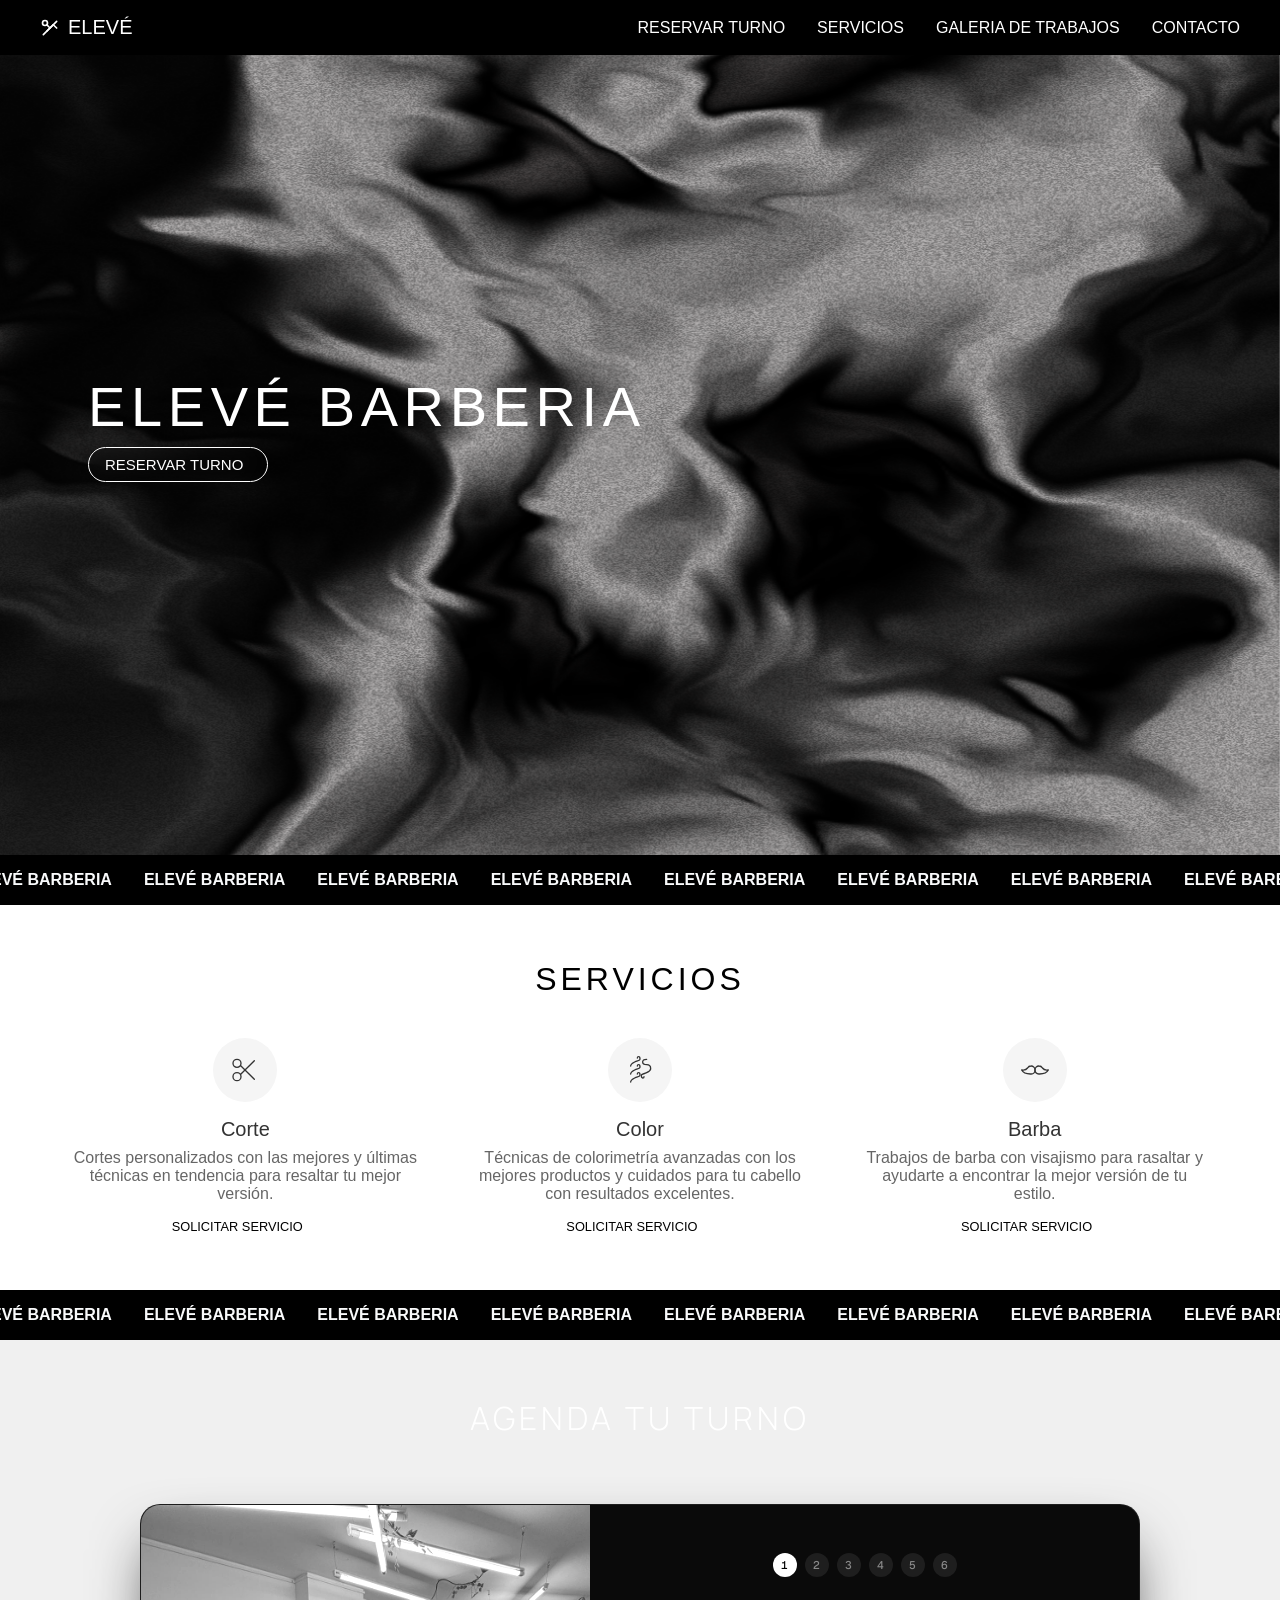
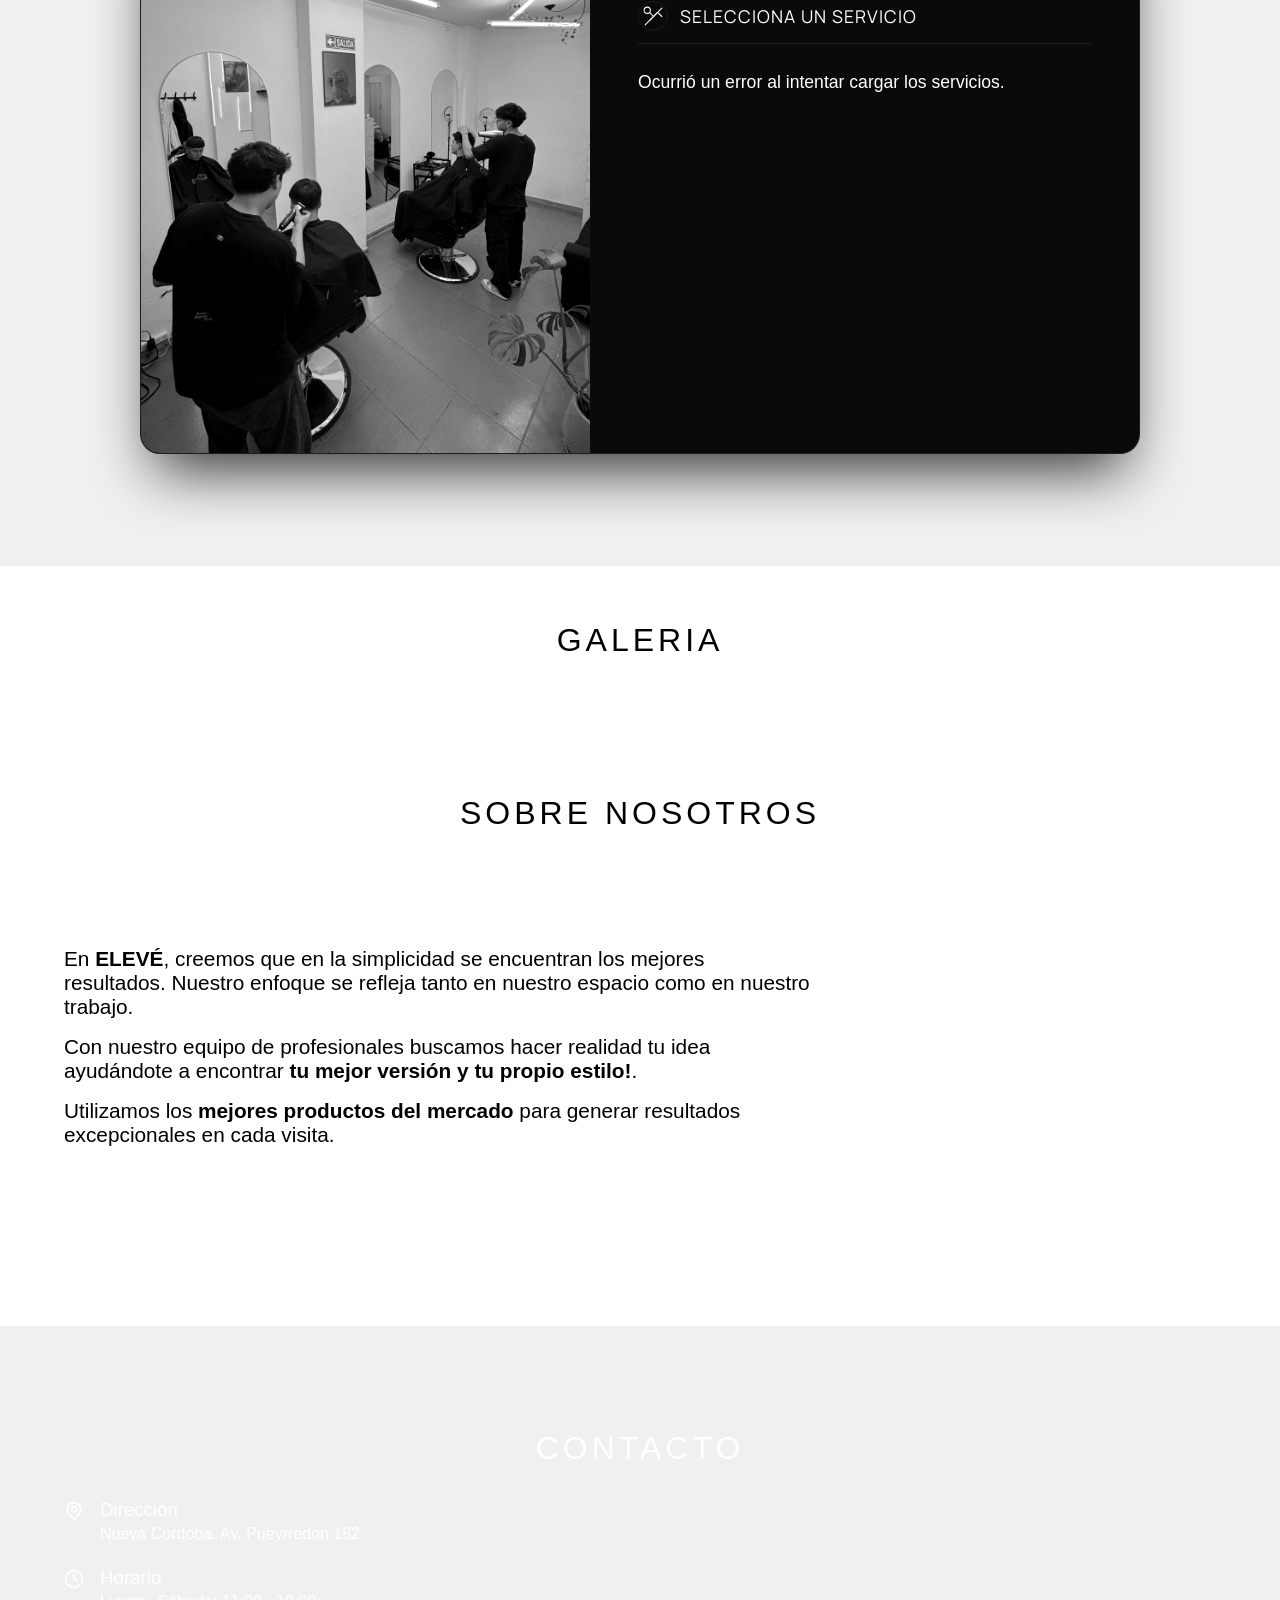
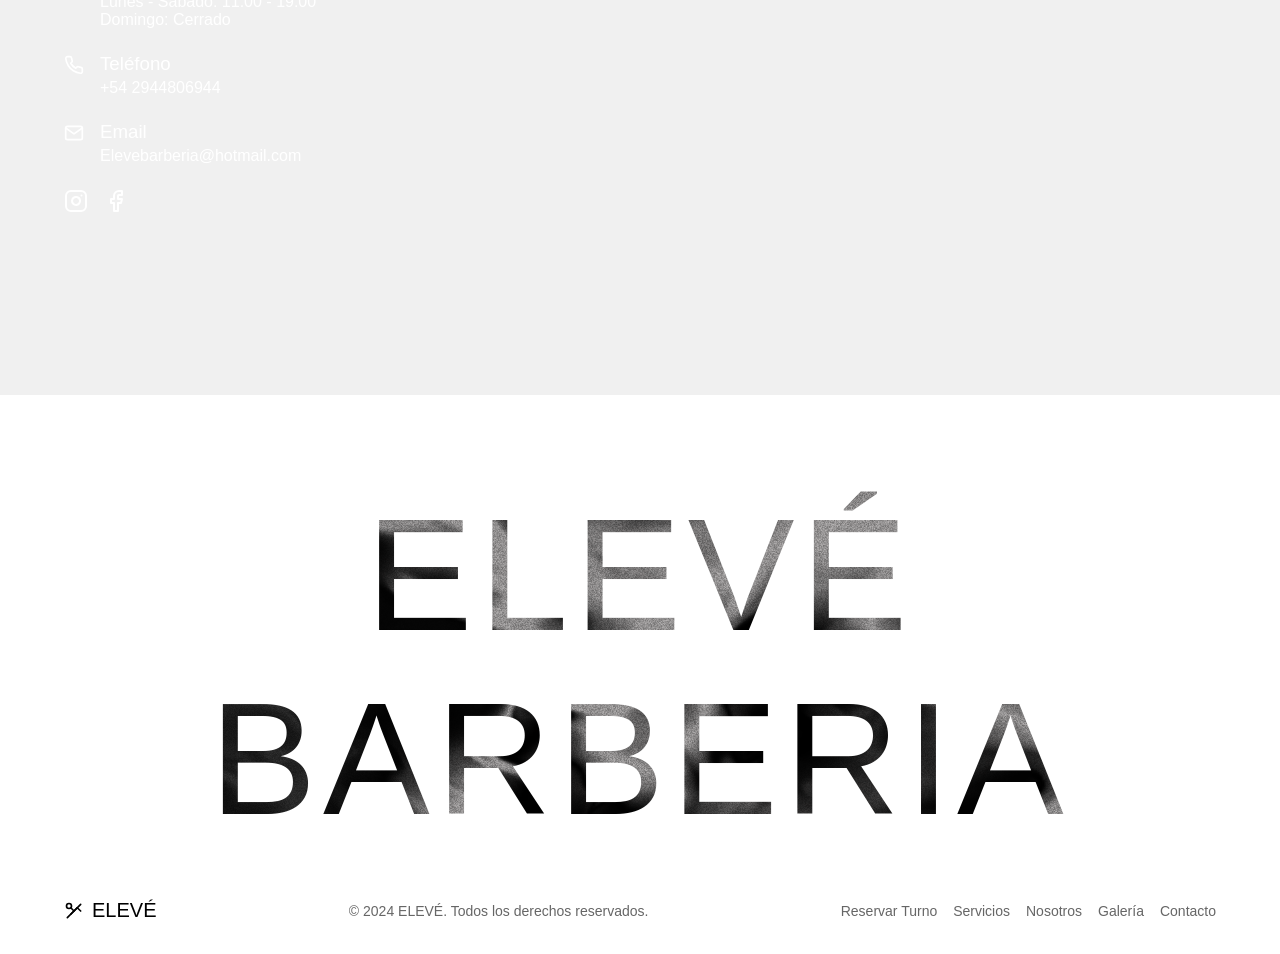
==== commit 58f0f4c2: "cambios en estilos de formulario reserva" ====
--- a/FRONTEND/PaginaWeb/index.html
+++ b/FRONTEND/PaginaWeb/index.html
@@ -300,15 +300,16 @@
         </div>
         <section id="reservar" class="section-alt">
             <div class="reserva-turno">
-
+                <h2>
+                    AGENDA TU TURNO
+                </h2>
                 <article>
                     <div class="imagen-reserva animacion-02">
                         <img src="./img/foto-barber-01.jpeg" alt="eleve-barberia" width="300">
                     </div>
+
                     <div class="contenido-reserva animacion-03">
-                        <h2>
-                            AGENDA TU TURNO
-                        </h2>
+
                         <section id="reservar" class="section-alt fondo-animado">
                             <div class="contenedor-pasos-reserva animacion-02">
                                 <div class="reserva-turno">
--- a/FRONTEND/PaginaWeb/css/reserva.css
+++ b/FRONTEND/PaginaWeb/css/reserva.css
@@ -1,719 +1,491 @@
-/* styles.css - Estilos del Formulario de Reserva */
-
 /* ============================================
-   CONTENEDOR PRINCIPAL
+   reserva.css - Rediseño Minimalista (Bloque Inteligente Móvil/Desktop)
    ============================================ */
+
+:root {
+    --reserva-bg-base: #000000;
+    --reserva-bg-panel: #0A0A0A;
+    --reserva-bg-card: #141414;
+    --reserva-bg-hover: #1E1E1E;
+    --reserva-bg-active: #282828;
+    
+    --reserva-border-light: rgba(255, 255, 255, 0.08);
+    --reserva-border-hover: rgba(255, 255, 255, 0.25);
+    --reserva-border-active: rgba(255, 255, 255, 0.5);
+    
+    --reserva-text-main: #FFFFFF;
+    --reserva-text-muted: #888888;
+    
+    --reserva-radius-lg: 20px;
+    --reserva-radius-md: 8px; 
+    --reserva-radius-sm: 6px;
+    
+    --reserva-transition: 0.2s cubic-bezier(0.16, 1, 0.3, 1);
+}
+
+/* --------------------------------------------
+   RESETEOS Y TITULO PRINCIPAL
+   -------------------------------------------- */
+.contenido-reserva #reservar {
+    padding: 0 !important;
+    margin: 0 !important;
+    background: transparent !important;
+}
+
+.reserva-turno > h2 {
+    font-family: var(--font-principal);
+    font-size: 2rem !important;
+    font-weight: 300 !important;
+    text-align: center !important;
+    margin-bottom: 2rem !important;
+    margin-top: .5rem !important;
+    color: var(--reserva-text-main) !important;
+    letter-spacing: 4px !important;
+    text-transform: uppercase;
+}
+
+/* --------------------------------------------
+   BLOQUE PRINCIPAL (MÓVIL PRIMERO)
+   -------------------------------------------- */
+.reserva-turno article {
+    display: flex;
+    flex-direction: column;
+    align-items: stretch !important; /* Fuerza a ignorar styles.css */
+    justify-content: flex-start !important;
+    gap: 0 !important; /* Sin espacios entre imagen y form */
+    width: 100%;
+    max-width: 500px;
+    
+    /* Altura dinámica y perfecta para celulares */
+    height: 85vh; 
+    min-height: 550px;
+    max-height: 700px;
+    
+    margin: 0 auto;
+    background: var(--reserva-bg-panel);
+    border: 1px solid var(--reserva-border-light);
+    border-radius: var(--reserva-radius-lg);
+    overflow: hidden; 
+    box-shadow: 0 30px 60px -15px rgba(0,0,0,0.8);
+}
+
+/* Imagen de portada en Móvil */
+.imagen-reserva {
+    display: block !important;
+    width: 100% !important;
+    height: 200px !important; /* Altura de portada */
+    flex-shrink: 0;
+    padding: 0 !important;
+    margin: 0 !important;
+}
+
+.imagen-reserva img {
+    width: 100% !important;
+    height: 100% !important;
+    max-height: none !important; 
+    object-fit: cover !important;
+    display: block !important;
+    border-radius: 0 !important;
+    border: none !important;
+    padding: 0 !important;
+    margin: 0 !important;
+    filter: grayscale(100%) contrast(1.1); 
+}
+
+/* Área de contenido (Formulario con scroll) */
+.contenido-reserva {
+    flex: 1;
+    width: 100% !important;
+    padding: 1.5rem !important;
+    display: flex;
+    flex-direction: column;
+    overflow-y: auto; 
+    -ms-overflow-style: none;
+    scrollbar-width: none;
+}
+
+.contenido-reserva::-webkit-scrollbar {
+    display: none;
+}
+
 .contenedor-pasos-reserva {
-    backdrop-filter: blur(10px);
-    display: flex;
-    flex-direction: column;
-    justify-content: flex-start;
-    align-items: center;
-    box-shadow: 0 8px 32px rgba(0, 0, 0, 0.5);
-    margin: 0 auto;
-    /* Agregando padding específico para móvil - 1rem lateral consistente */
-    padding: 1rem;
-    border-radius: 20px;
-    width: 100%;
-    /* Reduciendo ancho máximo de 500px a 420px */
-    max-width: 420px;
-    /* Reduciendo altura mínima de 550px a 450px */
-    min-height: 450px;
-    background: rgba(0, 0, 0, 0.15);
-    border: 1px solid rgba(255, 255, 255, 0.1);
-}
-
-.reserva-turno h2 {
-    color: var(--clr-blanco);
-    text-transform: uppercase;
-    font-weight: 300;
-    letter-spacing: 1px;
-}
-
-/* ============================================
-   INDICADOR DE PROGRESO
-   ============================================ */
+    background: transparent !important;
+    border: none !important;
+    padding: 0 !important;
+    margin: 0 !important;
+    height: auto !important;
+    overflow: visible !important;
+}
+
+/* --------------------------------------------
+   INDICADORES Y ANIMACIONES
+   -------------------------------------------- */
 .indicador-progreso {
     display: flex;
     justify-content: center;
     align-items: center;
-    /* Reduciendo padding de 2rem a 1rem */
-    padding-bottom: 1rem;
-    /* Reduciendo gap de 0.75rem a 0.5rem */
     gap: 0.5rem;
-    width: 100%;
-    flex-wrap: wrap;
+    margin-bottom: 1.5rem;
+    margin-top: 0.5rem;
+    flex-shrink: 0;
 }
 
 .indicador-progreso__paso {
-    /* Reduciendo tamaño de 2.5rem a 2rem */
-    width: 2rem;
-    height: 2rem;
+    font-family: var(--font-mono);
+    width: 24px;
+    height: 24px;
     border-radius: 50%;
     display: flex;
     align-items: center;
     justify-content: center;
-    /* Reduciendo font-size de 0.9rem a 0.8rem */
-    font-size: 0.8rem;
-    font-weight: 600;
-    background-color: rgba(0, 0, 0, 0.6);
-    backdrop-filter: blur(30px);
-    color: rgba(255, 255, 255, 0.6);
-    border: 2px solid rgba(255, 255, 255, 0.2);
-    transition: all 0.4s cubic-bezier(0.4, 0, 0.2, 1);
-    cursor: default;
+    font-size: 0.7rem;
+    font-weight: 500;
+    background: var(--reserva-bg-hover);
+    color: var(--reserva-text-muted);
+    transition: all var(--reserva-transition);
 }
 
 .indicador-progreso__paso--activo {
-    background-color: #1a1a1a;
-    color: white;
-    border-color: var(--clr-blanco);
-    transform: scale(1.15);
-    box-shadow: 0 4px 12px rgba(0, 0, 0, 0.6);
+    background: var(--reserva-text-main);
+    color: var(--reserva-bg-base);
 }
 
 .indicador-progreso__paso--completado {
-    background-color: rgba(100, 100, 100, 0.4);
-    border-color: rgba(150, 150, 150, 0.5);
-    color: rgba(255, 255, 255, 0.8);
-}
-
-/* ============================================
-   PASOS
-   ============================================ */
-.paso {
-    display: none;
-    width: 100%;
-    animation: fadeIn 0.4s ease-in-out;
-}
-
+    background: var(--reserva-bg-active);
+    color: var(--reserva-text-main);
+}
+
+.paso { display: none; height: auto; }
 .paso--activo {
     display: block;
-}
-
-@keyframes fadeIn {
-    from {
-        opacity: 0;
-        transform: translateY(10px);
-    }
-    to {
-        opacity: 1;
-        transform: translateY(0);
-    }
-}
-
+    animation: slideFade 0.35s forwards cubic-bezier(0.16, 1, 0.3, 1);
+}
+
+@keyframes slideFade {
+    0% { opacity: 0; transform: translateY(10px); }
+    100% { opacity: 1; transform: translateY(0); }
+}
+
+/* --------------------------------------------
+   ENCABEZADOS DE PASOS
+   -------------------------------------------- */
 .paso__encabezado {
     display: flex;
-    justify-content: space-between;
-    align-items: center;
-    gap: 1rem;
-    width: 100%;
-    /* Reduciendo margin-bottom de 1.5rem a 1rem */
-    margin-bottom: 1rem;
-    /* Reduciendo padding-bottom de 1rem a 0.75rem */
+    align-items: center;
+    gap: 0.75rem;
+    margin-bottom: 0.75rem;
     padding-bottom: 0.75rem;
-    border-bottom: 1px solid rgba(255, 255, 255, 0.1);
-}
-
-.paso__encabezado h2 {
-    margin-bottom: 0;
-    color: var(--clr-blanco);
+    border-bottom: 1px solid var(--reserva-border-light);
+}
+
+.paso__icono {
+    width: 30px;
+    height: 30px;
+    display: flex;
+    align-items: center;
+    justify-content: center;
+    border: 1px solid var(--reserva-border-light);
+    border-radius: 20px;
+    color: var(--reserva-text-main);
+}
+
+.paso__encabezado .paso__titulo {
+    font-family: var(--font-principal);
+    font-size: 1.1rem !important;
+    letter-spacing: 1px !important;
+    font-weight: 400 !important;
+    color: var(--reserva-text-main) !important;
+    margin: 0 !important;
+    flex: 1;
     text-transform: uppercase;
-    font-weight: 300;
-    /* Reduciendo font-size de 1.25rem a 1.1rem */
-    font-size: 1.1rem;
-    letter-spacing: 0.5px;
-}
-
-/* ============================================
-   GRIDS - RESPONSIVOS
-   ============================================ */
-.servicios-grid {
+    text-align: left !important;
+}
+
+/* --------------------------------------------
+   GRIDS Y TARJETAS COMPACTAS
+   -------------------------------------------- */
+.servicios-grid, .barberos-grid {
     display: grid;
     grid-template-columns: 1fr;
-    /* Reduciendo gap de 1rem a 0.75rem */
-    gap: 0.75rem;
-    /* Reduciendo margin-top de 1rem a 0.5rem */
-    margin-top: 0.5rem;
-    width: 100%;
-}
-
-.barberos-grid {
+    gap: 0.4rem; 
+}
+
+.fechas-grid, .horarios-grid {
     display: grid;
-    grid-template-columns: 1fr;
-    /* Reduciendo gap de 1rem a 0.75rem */
-    gap: 0.75rem;
-    width: 100%;
-}
-
-.fechas-grid {
-    display: grid;
-    grid-template-columns: repeat(auto-fill, minmax(100px, 1fr));
-    /* Reduciendo gap de 0.75rem a 0.5rem */
+    grid-template-columns: repeat(auto-fill, minmax(70px, 1fr)); 
+    gap: 0.4rem;
+}
+
+.tarjeta {
+    background: var(--reserva-bg-card);
+    border: 1px solid var(--reserva-border-light);
+    border-radius: var(--reserva-radius-md);
+    padding: 0.5rem 0.75rem; 
+    cursor: pointer;
+    transition: all var(--reserva-transition);
+    display: flex;
+    flex-direction: column;
+    height: 100%;
+}
+
+.tarjeta:hover {
+    background: var(--reserva-bg-hover);
+    border-color: var(--reserva-border-hover);
+    transform: translateY(-1px);
+}
+
+.tarjeta:active {
+    background: var(--reserva-bg-active);
+    transform: translateY(0);
+}
+
+#paso-5 .tarjeta, #paso-6 .tarjeta {
+    background: transparent;
+    border: none;
+    padding: 0;
+    cursor: default;
+}
+#paso-5 .tarjeta:hover, #paso-6 .tarjeta:hover { transform: none; }
+
+.tarjeta__encabezado {
+    border-bottom: none; 
+    padding-bottom: 0;
+    margin-bottom: 0.15rem; 
+}
+
+.tarjeta__titulo {
+    font-family: var(--font-principal);
+    letter-spacing: -0.03em;
+    font-size: 0.85rem !important; 
+    font-weight: 500 !important;
+    color: var(--reserva-text-main) !important;
+    margin: 0 !important;
+    text-align: left !important; 
+}
+
+.tarjeta__contenido {
+    display: flex;
+    flex-direction: column;
+    flex: 1;
+}
+
+/* Protegemos los textos de la interferencia de styles.css */
+.tarjeta-servicio__descripcion,
+.barbero-especialidad,
+.resumen-item__valor {
+    font-size: 0.7rem !important; 
+    color: var(--reserva-text-muted) !important;
+    line-height: 1.2 !important; 
+    margin-bottom: 0.4rem !important; 
+    padding: 0 !important;
+    font-weight: 400 !important;
+}
+
+.tarjeta-servicio__detalles {
+    display: flex;
+    justify-content: flex-start; 
+    align-items: center;
+    gap: 0.4rem;
+    margin-top: auto;
+}
+
+.etiqueta {
+    font-family: var(--font-mono);
+    letter-spacing: -0.02em;
+    padding: 0.15rem 0.3rem; 
+    border-radius: 4px;
+    font-size: 0.65rem; 
+    font-weight: 500;
+    border: 1px solid var(--reserva-border-light);
+}
+
+.etiqueta--precio {
+    background: var(--reserva-text-main);
+    color: var(--reserva-bg-base);
+    border-color: transparent;
+}
+
+.etiqueta--duracion { color: var(--reserva-text-muted); }
+
+.barbero-info {
+    display: flex;
+    align-items: center;
     gap: 0.5rem;
-    width: 100%;
-}
-
-.horarios-grid {
-    display: grid;
-    grid-template-columns: repeat(auto-fill, minmax(90px, 1fr));
-    /* Reduciendo gap de 0.75rem a 0.5rem */
-    gap: 0.5rem;
-    width: 100%;
+}
+
+.barbero-avatar {
+    width: 30px; 
+    height: 30px; 
+    border-radius: 50%;
+    background: var(--reserva-bg-hover);
+    border: 1px solid var(--reserva-border-light);
+    display: flex;
+    align-items: center;
+    justify-content: center;
+    font-size: 0.6rem;
+    color: var(--reserva-text-muted);
+    flex-shrink: 0;
+}
+
+.barbero-detalles h3 {
+    font-size: 0.85rem !important;
+    font-weight: 500 !important;
+    color: var(--reserva-text-main) !important;
+    margin: 0 0 0.1rem 0 !important;
+}
+
+.tarjeta-fecha, .tarjeta-horario {
+    font-family: var(--font-mono);
+    letter-spacing: -0.02em;
+    text-align: center;
+    font-size: 0.75rem; 
+    font-weight: 500;
+    color: var(--reserva-text-main);
+    margin: auto;
 }
 
 .mensaje-sin-horarios {
     display: none;
-    color: var(--clr-blanco);
     text-align: center;
-    padding: 2rem;
-    font-size: 0.95rem;
-}
+    padding: 1rem;
+}
+
+/* --------------------------------------------
+   BOTONES
+   -------------------------------------------- */
+.btn-volver, .continuar, .btn-confirmar {
+    font-family: inherit;
+    padding: 0.4rem 0.8rem;
+    border-radius: var(--reserva-radius-sm);
+    font-size: 0.8rem;
+    font-weight: 500;
+    cursor: pointer;
+    transition: all var(--reserva-transition);
+}
+
+.btn-volver {
+    background: transparent;
+    border: 1px solid var(--reserva-border-light);
+    color: var(--reserva-text-main);
+}
+
+.btn-volver:hover {
+    background: var(--reserva-bg-hover);
+    border-color: var(--reserva-border-hover);
+}
+
+.continuar, .btn-confirmar {
+    background: var(--reserva-text-main);
+    color: var(--reserva-bg-base);
+    border: 1px solid transparent;
+    width: 100%;
+}
+
+.continuar:hover:not(:disabled), .btn-confirmar:hover { background: #E0E0E0; }
+
+.continuar:disabled {
+    opacity: 0.5;
+    cursor: not-allowed;
+    background: var(--reserva-bg-hover);
+    color: var(--reserva-text-muted);
+    border-color: var(--reserva-border-light);
+}
+
+.continuar { margin-top: 0.75rem; }
+.btn-confirmar { margin-top: 1rem; }
+
+/* --------------------------------------------
+   FORMULARIOS Y RESUMEN
+   -------------------------------------------- */
+.campo { margin-bottom: 0.75rem; }
+.campo__etiqueta {
+    display: block;
+    font-size: 0.75rem;
+    font-weight: 500;
+    color: var(--reserva-text-muted);
+    margin-bottom: 0.3rem;
+}
+.campo__entrada {
+    width: 100%;
+    box-sizing: border-box;
+    background: var(--reserva-bg-base);
+    border: 1px solid var(--reserva-border-light);
+    color: var(--reserva-text-main);
+    padding: 0.6rem 0.8rem;
+    border-radius: var(--reserva-radius-sm);
+    font-family: inherit;
+    font-size: 0.85rem;
+    transition: all var(--reserva-transition);
+}
+.campo__entrada:focus {
+    outline: none;
+    border-color: var(--reserva-text-main);
+    background: var(--reserva-bg-hover);
+}
+.campo__entrada.invalido { border-color: #EF4444; }
+.error-mensaje {
+    display: block;
+    color: #EF4444;
+    font-size: 0.65rem;
+    margin-top: 0.2rem;
+    min-height: 0.8rem;
+}
+
+.resumen-seccion {
+    padding: 0.5rem 0;
+    border-bottom: 1px solid var(--reserva-border-light);
+}
+.resumen-seccion:last-of-type { border-bottom: none; padding-bottom: 0; }
+.resumen-seccion__titulo {
+    font-size: 0.65rem;
+    text-transform: uppercase;
+    letter-spacing: 0.05em;
+    color: var(--reserva-text-muted);
+    margin-bottom: 0.5rem;
+    font-weight: 500;
+}
+.resumen-item {
+    display: flex;
+    justify-content: space-between;
+    margin-bottom: 0.4rem;
+    font-size: 0.8rem;
+}
+.resumen-item:last-child { margin-bottom: 0; }
+.resumen-item__etiqueta { color: var(--reserva-text-muted); }
+.resumen-item__valor { 
+    font-family: var(--font-mono);
+    color: var(--reserva-text-main) !important; 
+    font-weight: 500 !important; 
+    font-size: 0.8rem !important;
+    margin: 0 !important;
+}
+.resumen-item--total {
+    margin-top: 0.5rem;
+    padding-top: 0.5rem;
+    border-top: 1px dashed var(--reserva-border-light);
+}
+.resumen-item__valor--precio { font-size: 0.95rem !important; }
 
 /* ============================================
-   TARJETAS (Elementos de Selección)
+   MEDIA QUERIES - DESKTOP (PC / TABLETS GRANDES)
    ============================================ */
-.tarjeta {
-    background: rgba(255, 255, 255, 0.05);
-    backdrop-filter: blur(20px);
-    border: 1px solid rgba(255, 255, 255, 0.2);
-    cursor: pointer;
-    border-radius: 12px;
-    /* Reduciendo padding de 1rem a 0.75rem */
-    padding: 0.75rem;
-    transition: all 0.3s cubic-bezier(0.4, 0, 0.2, 1);
-    position: relative;
-    overflow: hidden;
-}
-
-.tarjeta::before {
-    content: '';
-    position: absolute;
-    top: 0;
-    left: 0;
-    right: 0;
-    bottom: 0;
-    background: linear-gradient(135deg, rgba(255, 255, 255, 0.1) 0%, transparent 100%);
-    opacity: 0;
-    transition: opacity 0.3s ease;
-}
-
-.tarjeta:hover {
-    border-color: rgba(255, 255, 255, 0.5);
-    background: rgba(255, 255, 255, 0.1);
-    transform: translateY(-4px);
-    box-shadow: 0 8px 24px rgba(0, 0, 0, 0.3);
-}
-
-.tarjeta:hover::before {
-    opacity: 1;
-}
-
-.tarjeta:active {
-    transform: translateY(-2px);
-}
-
-.tarjeta__encabezado {
-    /* Reduciendo padding de 0 0 0.75rem 0 a 0 0 0.5rem 0 */
-    padding: 0 0 0.5rem 0;
-    text-align: center;
-    border-bottom: 1px solid rgba(255, 255, 255, 0.15);
-    /* Reduciendo margin-bottom de 0.75rem a 0.5rem */
-    margin-bottom: 0.5rem;
-}
-
-.tarjeta__titulo {
-    /* Reduciendo font-size de 1.1rem a 1rem */
-    font-size: 1rem;
-    font-weight: 400;
-    text-transform: uppercase;
-    color: var(--clr-blanco);
-    letter-spacing: 0.5px;
-}
-
-.tarjeta__contenido {
-    /* Reduciendo padding de 0.5rem a 0.25rem */
-    padding: 0.25rem;
-    color: var(--clr-blanco);
-    position: relative;
-    z-index: 5;
-}
-
-/* ============================================
-   TARJETAS ESPECÍFICAS
-   ============================================ */
-.tarjeta-servicio__descripcion {
-    /* Reduciendo font-size de 0.85rem a 0.8rem */
-    font-size: 0.8rem;
-    color: rgba(255, 255, 255, 0.85);
-    /* Reduciendo margin-bottom de 0.75rem a 0.5rem */
-    margin-bottom: 0.5rem;
-    line-height: 1.5;
-}
-
-.tarjeta-servicio__detalles {
-    display: flex;
-    justify-content: space-between;
-    align-items: center;
-    gap: 0.5rem;
-}
-
-.etiqueta {
-    /* Reduciendo padding de 0.4rem 0.75rem a 0.3rem 0.6rem */
-    padding: 0.3rem 0.6rem;
-    border-radius: 6px;
-    /* Reduciendo font-size de 0.8rem a 0.75rem */
-    font-size: 0.75rem;
-    font-weight: 600;
-    letter-spacing: 0.5px;
-}
-
-.etiqueta--precio {
-    background: rgba(30, 30, 30, 0.6);
-    color: #ffffff;
-    border: 1px solid rgba(255, 255, 255, 0.3);
-}
-
-.etiqueta--duracion {
-    background: rgba(255, 255, 255, 0.1);
-    color: var(--clr-blanco);
-    border: 1px solid rgba(255, 255, 255, 0.2);
-}
-
-/* ============================================
-   BOTONES
-   ============================================ */
-.continuar,
-.btn-volver {
-    /* Reduciendo padding de 0.65rem 1.25rem a 0.5rem 1rem */
-    padding: 0.5rem 1rem;
-    background-color: rgba(255, 255, 255, 0.05);
-    border: 1px solid rgba(255, 255, 255, 0.3);
-    color: var(--clr-blanco);
-    border-radius: 8px;
-    cursor: pointer;
-    transition: all 0.3s ease;
-    /* Reduciendo font-size de 0.9rem a 0.85rem */
-    font-size: 0.85rem;
-    font-weight: 500;
-    text-transform: uppercase;
-    letter-spacing: 0.5px;
-}
-
-.continuar {
-    margin-left: 0.5rem;
-    background-color: rgba(30, 30, 30, 0.4);
-    border-color: rgba(150, 150, 150, 0.5);
-}
-
-.continuar:hover:not(:disabled),
-.btn-volver:hover {
-    background-color: rgba(255, 255, 255, 0.15);
-    border-color: var(--clr-blanco);
-    transform: translateY(-2px);
-    box-shadow: 0 4px 12px rgba(0, 0, 0, 0.2);
-}
-
-.continuar:disabled {
-    opacity: 0.4;
-    cursor: not-allowed;
-    transform: none;
-}
-
-/* ============================================
-   BARBERO
-   ============================================ */
-.barbero-info {
-    display: flex;
-    align-items: center;
-    /* Reduciendo gap de 1rem a 0.75rem */
-    gap: 0.75rem;
-}
-
-.barbero-avatar {
-    /* Reduciendo tamaño de 4rem a 3.5rem */
-    width: 3.5rem;
-    height: 3.5rem;
-    border-radius: 50%;
-    background: linear-gradient(135deg, rgba(80, 80, 80, 0.4), rgba(50, 50, 50, 0.4));
-    backdrop-filter: blur(200px);
-    display: flex;
-    align-items: center;
-    justify-content: center;
-    font-weight: 300;
-    color: var(--clr-blanco);
-    /* Reduciendo font-size de 0.85rem a 0.75rem */
-    font-size: 0.75rem;
-    border: 2px solid rgba(255, 255, 255, 0.2);
-    flex-shrink: 0;
-}
-
-.barbero-detalles {
-    flex: 1;
-}
-
-.barbero-detalles h3 {
-    /* Reduciendo font-size de 1.15rem a 1rem */
-    font-size: 1rem;
-    font-weight: 400;
-    /* Reduciendo margin-bottom de 0.25rem a 0.15rem */
-    margin-bottom: 0.15rem;
-    color: var(--clr-blanco);
-    letter-spacing: 0.5px;
-}
-
-.barbero-especialidad {
-    /* Reduciendo font-size de 0.85rem a 0.8rem */
-    font-size: 0.8rem;
-    color: rgba(255, 255, 255, 0.7);
-    margin-bottom: 0;
-}
-
-/* ============================================
-   DATOS CLIENTES (Paso 5)
-   ============================================ */
-.tarjeta__contenido .campo {
-    display: flex;
-    flex-direction: column;
-    gap: 0.5rem;
-    /* Reduciendo margin-bottom de 1rem a 0.75rem */
-    margin-bottom: 0.75rem;
-    position: relative;
-    z-index: 10;
-}
-
-.campo label {
-    color: rgba(255, 255, 255, 0.9);
-    /* Reduciendo font-size de 0.9rem a 0.85rem */
-    font-size: 0.85rem;
-    font-weight: 500;
-    letter-spacing: 0.5px;
-}
-
-.campo input {
-    width: 100%;
-    /* Reduciendo padding de 0.85rem 1rem a 0.65rem 0.85rem */
-    padding: 0.65rem 0.85rem;
-    border: 1px solid rgba(255, 255, 255, 0.25);
-    border-radius: 10px;
-    background: rgba(255, 255, 255, 0.08);
-    color: #fff;
-    /* Reduciendo font-size de 0.95rem a 0.9rem */
-    font-size: 0.9rem;
-    transition: all 0.3s ease;
-    outline: none;
-    pointer-events: auto !important;
-    user-select: text !important;
-    -webkit-user-select: text !important;
-    -moz-user-select: text !important;
-    -ms-user-select: text !important;
-    position: relative;
-    z-index: 20;
-    cursor: text;
-}
-
-.campo input:focus {
-    border-color: rgba(200, 200, 200, 0.8);
-    background: rgba(255, 255, 255, 0.12);
-    box-shadow: 0 0 0 3px rgba(150, 150, 150, 0.2);
-}
-
-.campo input::placeholder {
-    color: rgba(255, 255, 255, 0.4);
-}
-
-.campo input.invalido {
-    border-color: rgba(239, 68, 68, 0.6);
-    background: rgba(239, 68, 68, 0.05);
-}
-
-.error-mensaje {
-    color: #ffcccc;
-    font-size: 0.75rem;
-    min-height: 1rem;
-    display: block;
-    margin-top: 0.25rem;
-}
-
-/* ============================================
-   RESUMEN (Paso 6)
-   ============================================ */
-.resumen-seccion {
-    border-bottom: 1px solid rgba(255, 255, 255, 0.15);
-    /* Reduciendo padding de 1rem 0 a 0.75rem 0 */
-    padding: 0.75rem 0;
-    /* Reduciendo margin-bottom de 0.5rem a 0.25rem */
-    margin-bottom: 0.25rem;
-}
-
-.resumen-seccion:last-of-type {
-    border-bottom: none;
-}
-
-.resumen-seccion__titulo {
-    /* Reduciendo font-size de 0.85rem a 0.8rem */
-    font-size: 0.8rem;
-    font-weight: 600;
-    /* Reduciendo margin-bottom de 0.75rem a 0.5rem */
-    margin-bottom: 0.5rem;
-    color: rgba(200, 200, 200, 0.9);
-    text-transform: uppercase;
-    letter-spacing: 1px;
-}
-
-.resumen-item {
-    display: flex;
-    justify-content: space-between;
-    align-items: center;
-    /* Reduciendo margin-bottom de 0.6rem a 0.4rem */
-    margin-bottom: 0.4rem;
-    /* Reduciendo font-size de 0.95rem a 0.85rem */
-    font-size: 0.85rem;
-    gap: 1rem;
-}
-
-.resumen-item__etiqueta {
-    font-weight: 400;
-    color: rgba(255, 255, 255, 0.7);
-}
-
-.resumen-item__valor {
-    font-weight: 600;
-    color: var(--clr-blanco);
-    text-align: right;
-}
-
-.btn-confirmar {
-    width: 100%;
-    /* Reduciendo margin-top de 1rem a 0.75rem */
-    margin-top: 0.75rem;
-    /* Reduciendo padding de 1rem a 0.75rem */
-    padding: 0.75rem;
-    border-radius: 12px;
-    border: none;
-    background: linear-gradient(135deg, rgba(40, 40, 40, 0.5), rgba(20, 20, 20, 0.4));
-    border: 2px solid rgba(100, 100, 100, 0.6);
-    cursor: pointer;
-    color: var(--clr-blanco);
-    text-transform: uppercase;
-    transition: all 0.3s ease;
-    /* Reduciendo font-size de 1rem a 0.9rem */
-    font-size: 0.9rem;
-    font-weight: 600;
-    letter-spacing: 1px;
-}
-
-.btn-confirmar:hover {
-    background: linear-gradient(135deg, rgba(60, 60, 60, 0.6), rgba(40, 40, 40, 0.5));
-    border-color: rgba(150, 150, 150, 0.8);
-    transform: translateY(-2px);
-    box-shadow: 0 8px 20px rgba(0, 0, 0, 0.5);
-}
-
-.btn-confirmar:active {
-    transform: translateY(0);
-}
-
-/* ============================================
-   MEDIA QUERIES - TABLET
-   ============================================ */
-@media (min-width: 640px) {
-    .contenedor-pasos-reserva {
-        /* Aumentando padding en tablet para mejor espaciado */
-        padding: 1.5rem;
-        max-width: 520px;
-        min-height: 500px;
+
+@media (min-width: 768px) {
+    .reserva-turno article {
+        flex-direction: row !important;
+        max-width: 1000px;
+        height: 500px; /* Fijo en PC */
+        max-height: none;
+        margin: 4rem auto;
     }
 
-    .servicios-grid {
-        grid-template-columns: repeat(2, 1fr);
-        gap: 1rem;
+    .imagen-reserva {
+        width: 45% !important; 
+        height: 100% !important;
     }
 
-    .fechas-grid {
-        grid-template-columns: repeat(auto-fill, minmax(110px, 1fr));
-        gap: 0.75rem;
+    .contenido-reserva {
+        width: 55% !important;
+        padding: 2.5rem 3rem !important;
     }
-
-    .horarios-grid {
-        grid-template-columns: repeat(auto-fill, minmax(100px, 1fr));
-        gap: 0.75rem;
-    }
-
-    .paso__encabezado h2 {
-        font-size: 1.2rem;
-    }
-
-    .indicador-progreso__paso {
-        width: 2.25rem;
-        height: 2.25rem;
-        font-size: 0.9rem;
-    }
-}
-
-/* ============================================
-   MEDIA QUERIES - DESKTOP
-   ============================================ */
-@media (min-width: 768px) {
-    .contenedor-pasos-reserva {
-        max-width: 650px;
-        min-height: 550px;
-        /* Aumentando padding en desktop */
-        padding: 1.75rem;
-    }
-
-    .reserva-turno article {
-        display: flex;
-        flex-direction: row;
-        align-items: flex-start;
-        justify-content: center;
-        /* Reduciendo gap de 3rem a 2rem */
-        gap: 2rem;
-        max-width: 1400px;
-        margin: 0 auto;
-    }
-
-    .imagen-reserva {
-        width: 450px;
-        height: auto;
-        flex-shrink: 0;
-    }
-
-    .imagen-reserva img {
-        width: 100%;
-        height: 100%;
-        object-fit: cover;
-        border-radius: 20px;
-    }
-
-    .contenido-reserva {
-        flex: 1;
-        max-width: 800px;
-        width: 100%;
-    }
-
-    .servicios-grid {
-        grid-template-columns: repeat(2, 1fr);
-        /* Reduciendo gap de 1.5rem a 1rem */
-        gap: 1rem;
-    }
-
-    .barberos-grid {
-        grid-template-columns: repeat(2, 1fr);
-        /* Reduciendo gap de 1.5rem a 1rem */
-        gap: 1rem;
-    }
-
-    .fechas-grid {
-        grid-template-columns: repeat(auto-fill, minmax(120px, 1fr));
-        gap: 0.75rem;
-    }
-
-    .horarios-grid {
-        grid-template-columns: repeat(auto-fill, minmax(110px, 1fr));
-        gap: 0.75rem;
-    }
-
-    .paso__encabezado h2 {
-        font-size: 1.3rem;
-    }
-
-    .tarjeta {
-        padding: 1rem;
-    }
-
-    .indicador-progreso {
-        gap: 0.75rem;
-    }
-
-    .indicador-progreso__paso {
-        width: 2.5rem;
-        height: 2.5rem;
-        font-size: 1rem;
-    }
-}
-
-/* ============================================
-   MEDIA QUERIES - LARGE DESKTOP
-   ============================================ */
-@media (min-width: 1024px) {
-    .contenedor-pasos-reserva {
-        max-width: 720px;
-        min-height: 600px;
-        /* Mayor padding en pantallas grandes */
-        padding: 2rem;
-    }
-
-    .servicios-grid,
-    .barberos-grid {
-        grid-template-columns: repeat(2, 1fr);
-        /* Reduciendo gap de 2rem a 1.25rem */
-        gap: 1.25rem;
-    }
-
-    .fechas-grid {
-        grid-template-columns: repeat(auto-fill, minmax(130px, 1fr));
-        gap: 1rem;
-    }
-
-    .horarios-grid {
-        grid-template-columns: repeat(auto-fill, minmax(120px, 1fr));
-        gap: 1rem;
-    }
-}
-
-/* ============================================
-   UTILIDADES Y AJUSTES FINALES
-   ============================================ */
-.tarjeta-fecha,
-.tarjeta-horario {
-    text-align: center;
-    font-weight: 500;
-    /* Reduciendo font-size de 0.95rem a 0.85rem */
-    font-size: 0.85rem;
-    /* Reduciendo padding de 0.5rem a 0.4rem */
-    padding: 0.4rem;
-}
-
-/* Asegurando padding consistente en todas las imágenes de artículos en móvil */
-/* Aplicando padding a todas las imágenes dentro de los artículos en móvil */
-.reserva-turno article img {
-    padding: 1rem !important;
-    box-sizing: border-box;
-}
-
-.imagen-reserva {
-    padding: 1rem !important;
-}
-
-.imagen-reserva img {
-    padding: 0 !important;
-}
-
-/* Removiendo padding en tablet y desktop para mejor layout */
-@media (min-width: 640px) {
-    .reserva-turno article img,
-    .imagen-reserva,
-    .imagen-reserva img {
-        padding: 0 !important;
-    }
-}
-
-/* Mejora de accesibilidad y animaciones suaves */
-* {
-    -webkit-tap-highlight-color: transparent;
-}
-
-.tarjeta::before {
-    z-index: 1;
-}
-
-@media (prefers-reduced-motion: reduce) {
-    *,
-    *::before,
-    *::after {
-        animation-duration: 0.01ms !important;
-        animation-iteration-count: 1 !important;
-        transition-duration: 0.01ms !important;
-    }
-}
+}
--- a/FRONTEND/PaginaWeb/css/styles.css
+++ b/FRONTEND/PaginaWeb/css/styles.css
@@ -1,9 +1,10 @@
-@import url('https://fonts.googleapis.com/css2?family=DM+Sans:ital,opsz,wght@0,9..40,100..1000;1,9..40,100..1000&display=swap');
-
+@import url('https://fonts.googleapis.com/css2?family=Geist+Mono:wght@100..900&family=Manrope:wght@200..800&display=swap');
 
 :root {
     --clr-oscuro: black;
     --clr-blanco: white;
+    --font-principal: 'Manrope', sans-serif;
+    --font-mono: 'Geist Mono', monospace;
 }
 
 * {
@@ -14,26 +15,36 @@
 
 html {
     scroll-behavior: smooth;
-    /* Ya lo tienes, déjalo */
     scroll-padding-top: 6rem;
-    /* Ajusta este valor al alto de tu navbar */
+    scrollbar-width: thin;
+    scrollbar-color: rgba(255, 255, 255, 0.2) #000000;
+}
+
+::-webkit-scrollbar {
+    width: 8px;
+    background-color: #000000;
+}
+
+::-webkit-scrollbar-track {
+    background: #000000;
+}
+
+::-webkit-scrollbar-thumb {
+    background: rgba(255, 255, 255, 0.15);
+    border-radius: 10px;
+}
+
+::-webkit-scrollbar-thumb:hover {
+    background: rgba(255, 255, 255, 0.3);
 }
 
 body {
-    font-family: "DM Sans", sans-serif;
+    font-family: var(--font-principal);
     font-optical-sizing: auto;
     font-weight: 300;
     font-style: normal;
     color: var(--clr-oscuro);
-
-    /*    background-image: url('./img/fondo-negro.png');
-    background-position: center center;
-    background-size: cover;
-    background-repeat: no-repeat;
-    background-attachment: fixed; */
-
-}
-
+}
 
 .fixed-background {
     position: fixed;
@@ -767,8 +778,11 @@
     font-size: 1.7rem;
     font-weight: 300;
     text-align: center;
+    margin-bottom: 0rem;
+    margin-top: .5rem;
+    color: var(--clr-oscuro);
+    letter-spacing: 4px;
     margin-bottom: 2rem;
-    color: var(--clr-oscuro);
 }
 
 /* Services */
@@ -1565,6 +1579,7 @@
 
     .reserva-turno h2 {
         color: var(--clr-blanco);
+        text-align: center;
     }
 
     .imagen-reserva img {
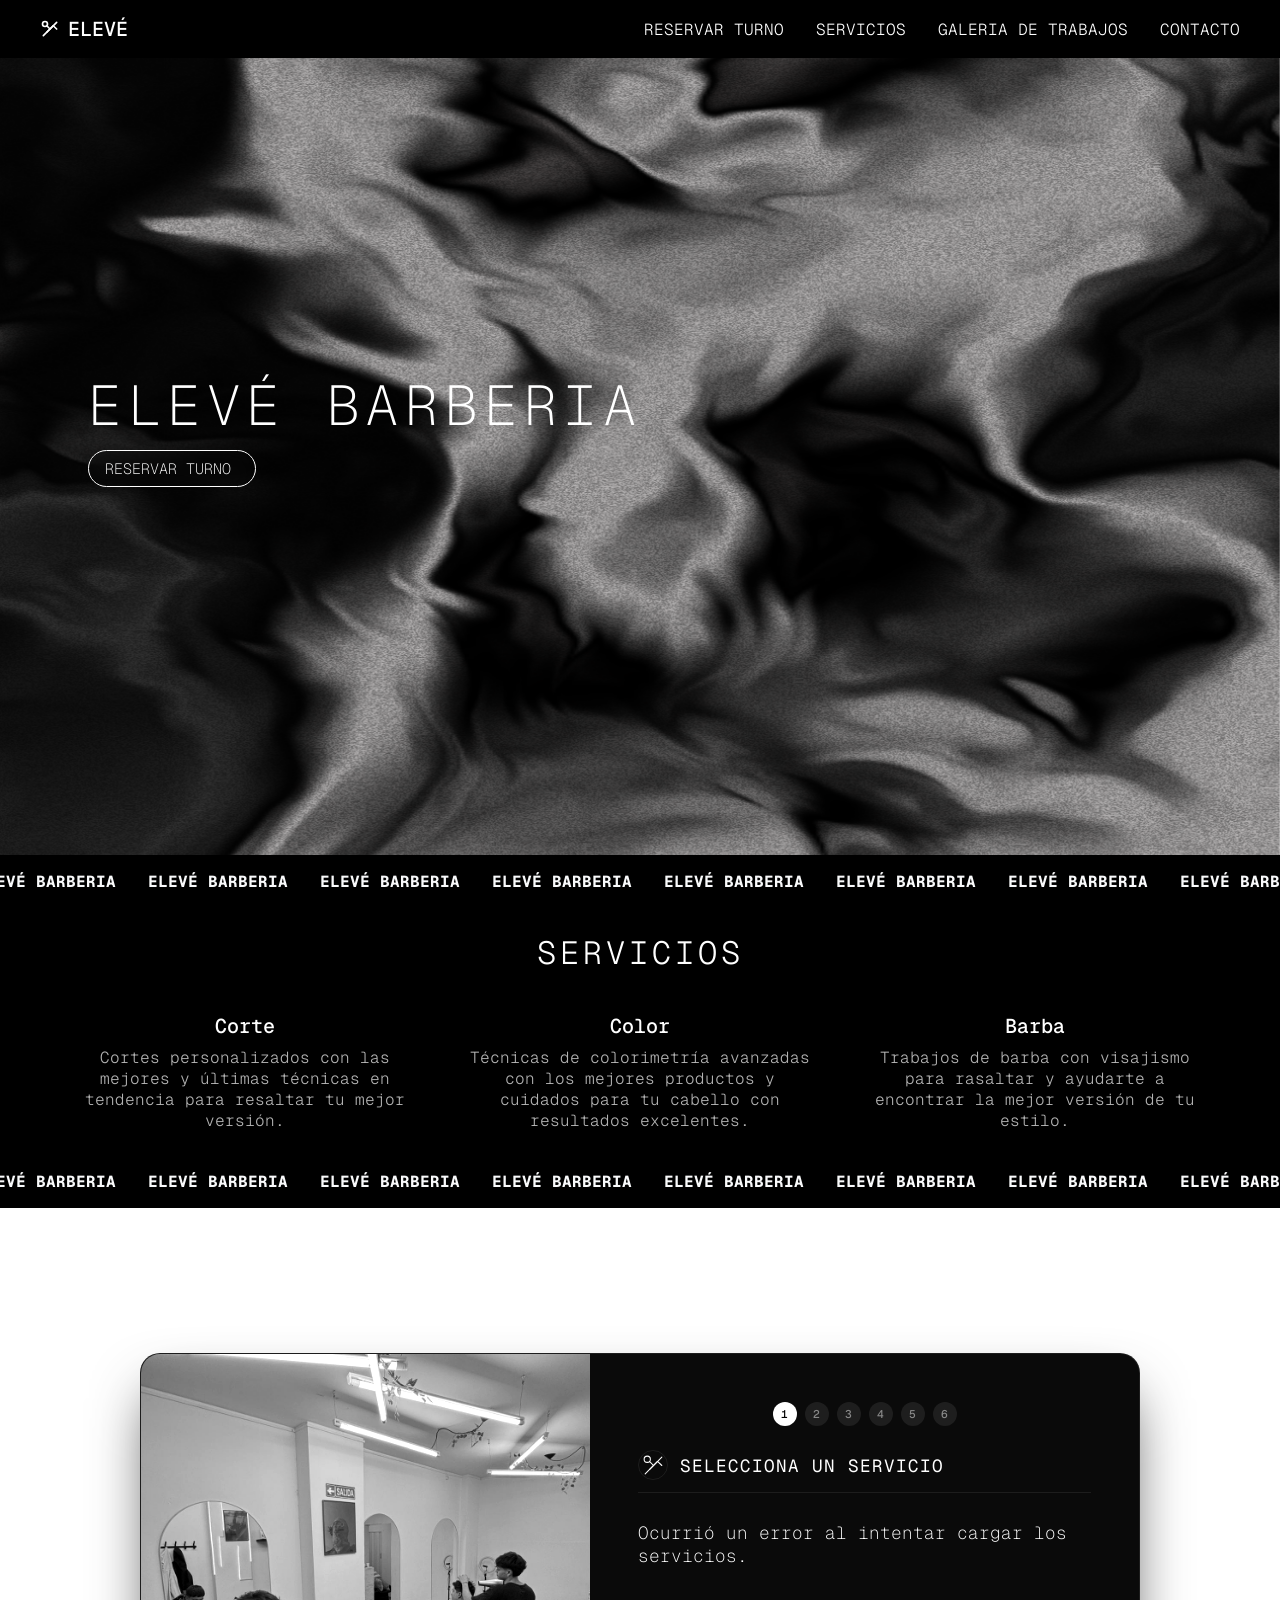
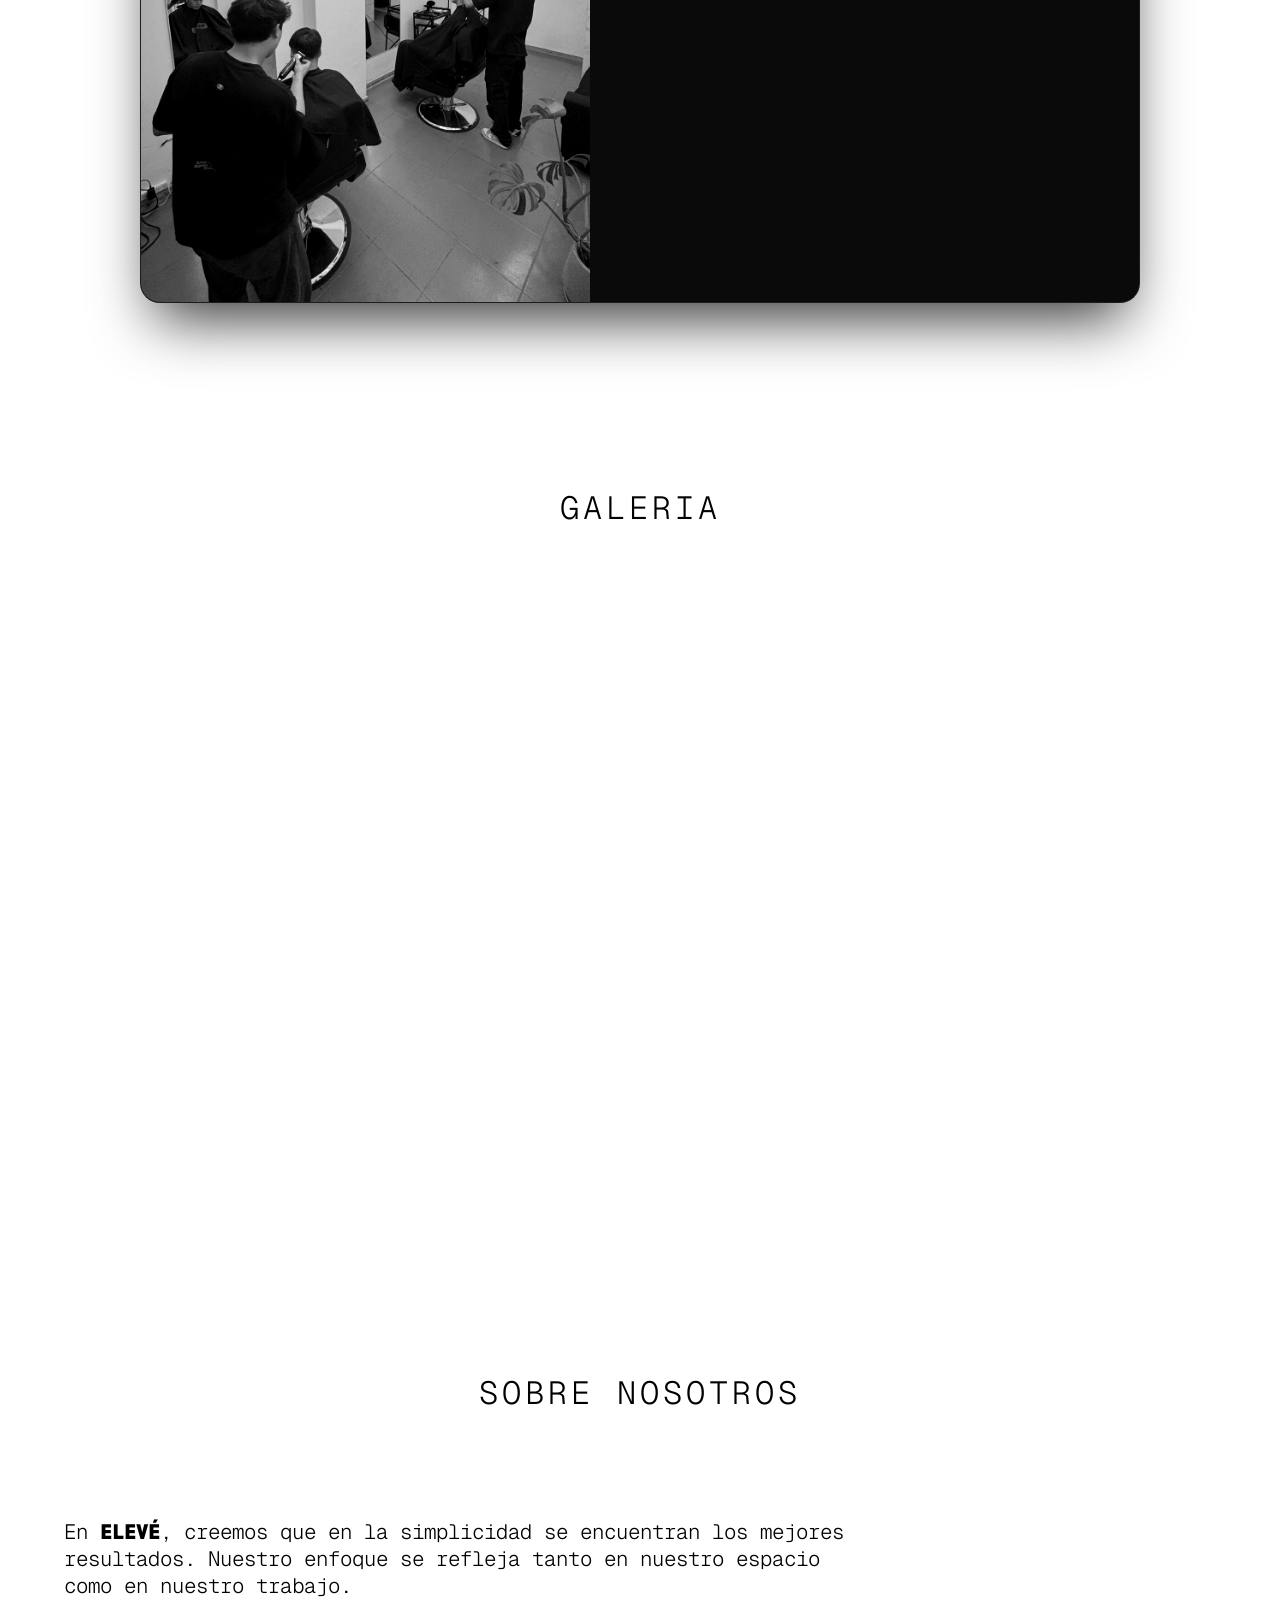
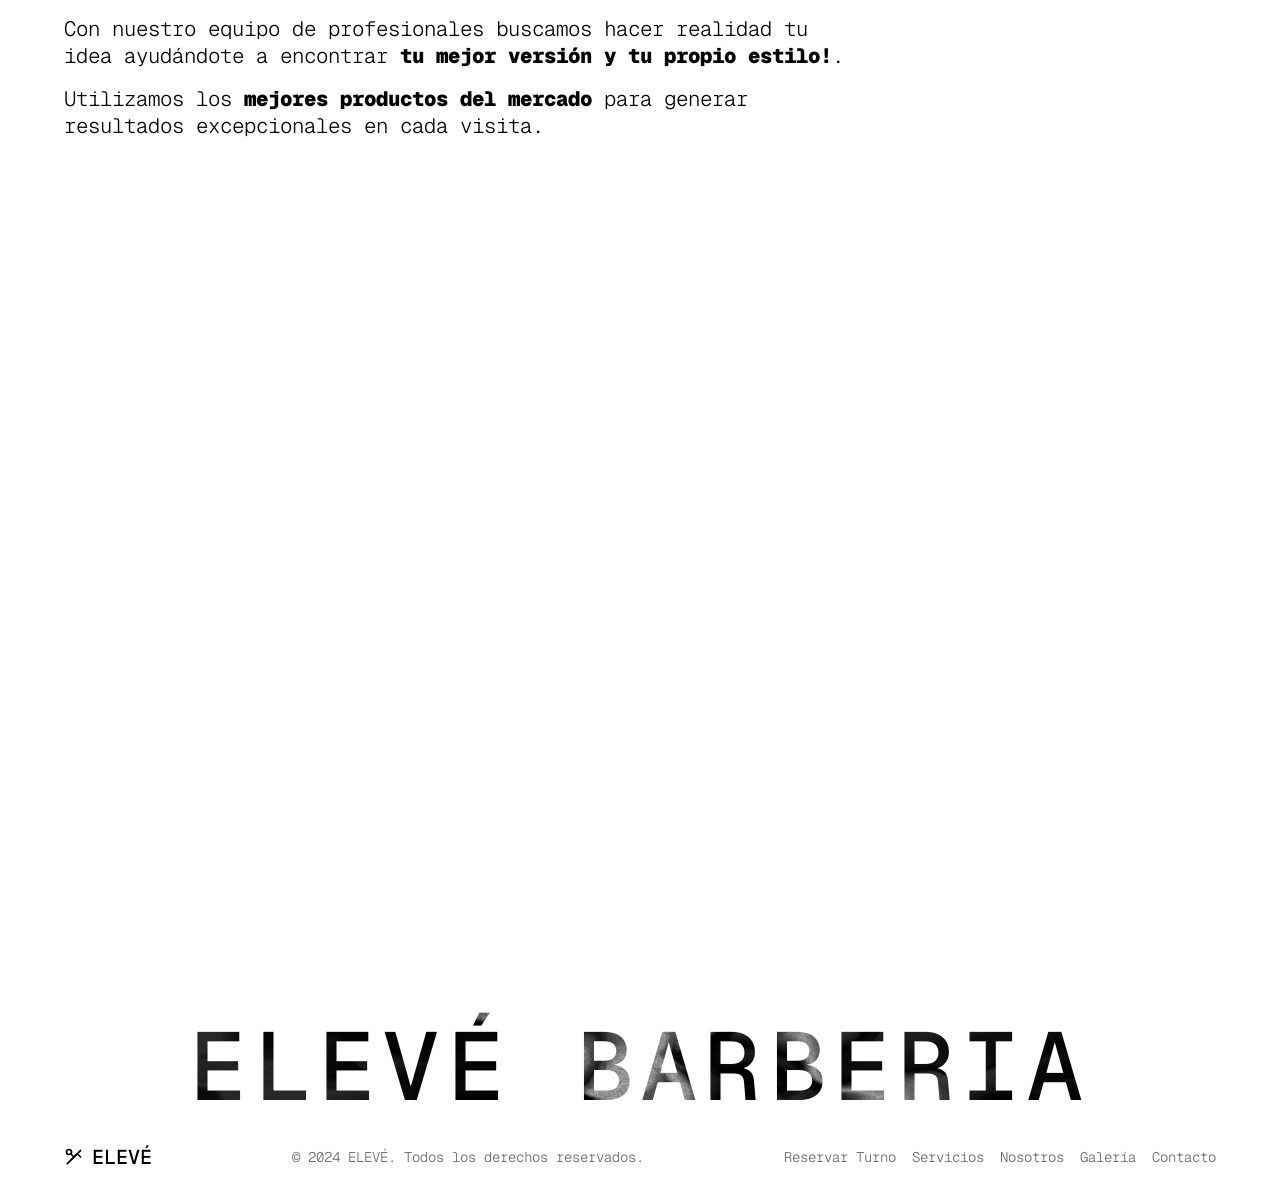
==== commit 411d4e19: "cambios en la UI de gestion de turnos y de reserva de turnos" ====
--- a/FRONTEND/PaginaWeb/index.html
+++ b/FRONTEND/PaginaWeb/index.html
@@ -160,89 +160,25 @@
             </div>
         </div>
 
-        <section id="servicios" class="fondo-blanco">
+        <section id="servicios" class="fondo-negro">
             <div class="container">
                 <h2>SERVICIOS</h2>
                 <div class="services-grid ">
                     <div class="service-item ">
-                        <div class="service-icon animacion-01">
-                            <svg xmlns="http://www.w3.org/2000/svg" width="24" height="24" viewBox="0 0 24 24"
-                                fill="none" stroke="currentColor" stroke-width="1" stroke-linecap="round"
-                                stroke-linejoin="round"
-                                class="icon icon-tabler icons-tabler-outline icon-tabler-scissors">
-                                <path stroke="none" d="M0 0h24v24H0z" fill="none" />
-                                <path d="M6 7m-3 0a3 3 0 1 0 6 0a3 3 0 1 0 -6 0" />
-                                <path d="M6 17m-3 0a3 3 0 1 0 6 0a3 3 0 1 0 -6 0" />
-                                <path d="M8.6 8.6l10.4 10.4" />
-                                <path d="M8.6 15.4l10.4 -10.4" />
-                            </svg>
-                        </div>
                         <h3>Corte</h3>
                         <p>Cortes personalizados con las mejores y últimas técnicas en tendencia para resaltar tu mejor
                             versión.</p>
-                        <a href="https://elevebarberia.site.agendapro.com/ar/sucursal/170853" target="_blank">
-                            <p>Solicitar servicio</p>
-                            <svg xmlns="http://www.w3.org/2000/svg" width="13" height="13" viewBox="0 0 24 24"
-                                fill="none" stroke="currentColor" stroke-width="1" stroke-linecap="round"
-                                stroke-linejoin="round" class="icon icon-tabler icons-tabler-outline icon-tabler-plus">
-                                <path stroke="none" d="M0 0h24v24H0z" fill="none" />
-                                <path d="M12 5l0 14" />
-                                <path d="M5 12l14 0" />
-                            </svg>
-                        </a>
                     </div>
 
                     <div class="service-item">
-                        <div class="service-icon animacion-01">
-                            <svg xmlns="http://www.w3.org/2000/svg" width="24" height="24" viewBox="0 0 24 24"
-                                fill="none" stroke="currentColor" stroke-width="1" stroke-linecap="round"
-                                stroke-linejoin="round">
-                                <path d="M5 9c0-1.5 1-2 3-3s4-1 4-2 0-2-1-2-1 0-1 1" />
-                                <path d="M17 4c-3 0-3 1-3 2s1 2 3 2 3 1 3 3c0 1.5-1 2-3 3s-4 1-4 2 0 2 1 2 1 0 1-1" />
-                                <path d="M5 15c0-1.5 1-2 3-3s4-1 4-2 0-2-1-2-1 0-1 1" />
-                                <path d="M5 21c0-1.5 1-2 3-3s4-1 4-2 0-2-1-2-1 0-1 1" />
-                            </svg>
-                        </div>
                         <h3>Color</h3>
                         <p>Técnicas de colorimetría avanzadas con los mejores productos y cuidados para tu cabello con
                             resultados excelentes.</p>
-                        <a href="https://elevebarberia.site.agendapro.com/ar/sucursal/170853" target="_blank">
-                            <p>Solicitar servicio</p>
-                            <svg xmlns="http://www.w3.org/2000/svg" width="13" height="13" viewBox="0 0 24 24"
-                                fill="none" stroke="currentColor" stroke-width="1" stroke-linecap="round"
-                                stroke-linejoin="round" class="icon icon-tabler icons-tabler-outline icon-tabler-plus">
-                                <path stroke="none" d="M0 0h24v24H0z" fill="none" />
-                                <path d="M12 5l0 14" />
-                                <path d="M5 12l14 0" />
-                            </svg>
-                        </a>
                     </div>
                     <div class="service-item">
-                        <div class="service-icon animacion-01">
-                            <svg xmlns="http://www.w3.org/2000/svg" width="24" height="24" viewBox="0 0 24 24"
-                                fill="none" stroke="currentColor" stroke-width="1" stroke-linecap="round"
-                                stroke-linejoin="round"
-                                class="icon icon-tabler icons-tabler-outline icon-tabler-moustache">
-                                <path stroke="none" d="M0 0h24v24H0z" fill="none" />
-                                <path
-                                    d="M15 9a3 3 0 0 1 2.599 1.5h0c.933 1.333 2.133 1.556 3.126 1.556l.291 0l.77 -.044l.213 0c-.963 1.926 -3.163 2.925 -6.6 3l-.4 0l-.165 0a3 3 0 0 1 .165 -6z" />
-                                <path
-                                    d="M9 9a3 3 0 0 0 -2.599 1.5h0c-.933 1.333 -2.133 1.556 -3.126 1.556l-.291 0l-.77 -.044l-.213 0c.963 1.926 3.163 2.925 6.6 3l.4 0l.165 0a3 3 0 0 0 -.165 -6z" />
-                            </svg>
-                        </div>
                         <h3>Barba</h3>
                         <p>Trabajos de barba con visajismo para rasaltar y ayudarte a encontrar la mejor versión de tu
                             estilo.</p>
-                        <a href="https://elevebarberia.site.agendapro.com/ar/sucursal/170853" target="_blank">
-                            <p>Solicitar servicio</p>
-                            <svg xmlns="http://www.w3.org/2000/svg" width="13" height="13" viewBox="0 0 24 24"
-                                fill="none" stroke="currentColor" stroke-width="1" stroke-linecap="round"
-                                stroke-linejoin="round" class="icon icon-tabler icons-tabler-outline icon-tabler-plus">
-                                <path stroke="none" d="M0 0h24v24H0z" fill="none" />
-                                <path d="M12 5l0 14" />
-                                <path d="M5 12l14 0" />
-                            </svg>
-                        </a>
                     </div>
 
                 </div>
--- a/FRONTEND/PaginaWeb/css/reserva.css
+++ b/FRONTEND/PaginaWeb/css/reserva.css
@@ -31,7 +31,9 @@
     margin: 0 !important;
     background: transparent !important;
 }
-
+#reservar{
+    padding: 2rem 1rem;
+}
 .reserva-turno > h2 {
     font-family: var(--font-principal);
     font-size: 2rem !important;
@@ -57,7 +59,6 @@
     max-width: 500px;
     
     /* Altura dinámica y perfecta para celulares */
-    height: 85vh; 
     min-height: 550px;
     max-height: 700px;
     
--- a/FRONTEND/PaginaWeb/css/styles.css
+++ b/FRONTEND/PaginaWeb/css/styles.css
@@ -1,9 +1,9 @@
-@import url('https://fonts.googleapis.com/css2?family=Geist+Mono:wght@100..900&family=Manrope:wght@200..800&display=swap');
+@import url('https://fonts.googleapis.com/css2?family=Geist+Mono:wght@100..900&display=swap');
 
 :root {
     --clr-oscuro: black;
     --clr-blanco: white;
-    --font-principal: 'Manrope', sans-serif;
+    --font-principal: 'Geist Mono', monospace;
     --font-mono: 'Geist Mono', monospace;
 }
 
@@ -18,6 +18,8 @@
     scroll-padding-top: 6rem;
     scrollbar-width: thin;
     scrollbar-color: rgba(255, 255, 255, 0.2) #000000;
+    /* FIX: Previene el bug de las animaciones que desaparecen al hacer scroll */
+    overflow-x: hidden; 
 }
 
 ::-webkit-scrollbar {
@@ -44,6 +46,8 @@
     font-weight: 300;
     font-style: normal;
     color: var(--clr-oscuro);
+    /* FIX: Previene el bug de las animaciones que desaparecen al hacer scroll */
+    overflow-x: hidden;
 }
 
 .fixed-background {
@@ -52,20 +56,19 @@
     left: 0;
     width: 100%;
     height: 100vh;
-    /* 100% de la altura de la pantalla */
     background-image: url('../img/fondo-negro.png');
     background-position: center center;
     background-size: cover;
     background-repeat: no-repeat;
     z-index: -1;
-    /* Se pone detrás de todo */
 }
 
 .fondo-blanco {
     background-color: var(--clr-blanco);
 }
 
-.container {
+/* FIX: Unificamos ambas clases para que la Galería mida EXACTAMENTE lo mismo que Nosotros */
+.container, .contenedor {
     max-width: 1200px;
     margin: 0 auto;
     padding: 0 1.5rem;
@@ -75,7 +78,6 @@
     max-height: 20rem;
 }
 
-
 .link-galeria-desktop {
     display: none;
 }
@@ -84,15 +86,14 @@
     display: flex;
 }
 
-
-
-/* Estilos del Navbar */
+/* ============================================
+   ESTILOS DEL NAVBAR ORIGINAL
+   ============================================ */
 .barra-navegacion {
     position: fixed;
     top: 0;
     left: 0;
     right: 0;
-    /* Fondo fijo usando la variable oscura */
     background: var(--clr-oscuro);
     backdrop-filter: blur(10px);
     z-index: 1000;
@@ -126,7 +127,6 @@
 .marca-navbar {
     font-size: 1.5rem;
     font-weight: 400;
-    /* Color de la marca en fondo oscuro */
     color: var(--clr-blanco);
     text-decoration: none;
     display: flex;
@@ -138,7 +138,6 @@
     width: 100px;
 }
 
-/* Menú de Escritorio: Oculto por defecto (Mobile First) */
 .navegacion-navbar {
     display: none;
     list-style: none;
@@ -148,7 +147,6 @@
 }
 
 .navegacion-navbar a {
-    /* Enlaces en color blanco */
     color: var(--clr-blanco);
     text-decoration: none;
     font-weight: 300;
@@ -159,20 +157,20 @@
     color: #f0f0f0c0;
 }
 
-/* Botón Menú Móvil: Visible por defecto (Mobile First) */
 .boton-menu-movil {
     display: flex;
     background: none;
     border: none;
     font-size: 2rem;
     cursor: pointer;
-    /* Color del ícono del menú */
-    color: var(--clr-blanco);
-    align-items: center;
-    justify-content: center;
-}
-
-/* Menu Móvil Modal (Overlay) */
+    color: var(--clr-blanco);
+    align-items: center;
+    justify-content: center;
+}
+
+/* ============================================
+   MENÚ MÓVIL ORIGINAL
+   ============================================ */
 .menu-movil {
     position: fixed;
     inset: 0;
@@ -180,14 +178,11 @@
     z-index: 1000;
     align-items: start;
     justify-content: center;
-    /* --- CAMBIOS APLICADOS AQUÍ --- */
     opacity: 0;
     visibility: hidden;
     transition: opacity 0.4s ease-in-out, visibility 0.4s ease-in-out;
     display: flex;
-    /* Mantenemos 'flex' para la estructura interna, pero ocultamos con opacity/visibility */
     flex-direction: column;
-    /* Lo añadimos aquí para que funcione en el estado base */
 }
 
 .menu-movil img {
@@ -220,7 +215,6 @@
 }
 
 .contenido-menu-movil a {
-    /* Enlaces del menú móvil en color blanco */
     color: var(--clr-blanco);
     display: block;
     text-decoration: none;
@@ -233,7 +227,6 @@
 
 .contenido-menu-movil a:hover {
     color: #666;
-    /* Gris oscuro para el hover */
 }
 
 .cerrar-menu-movil {
@@ -242,13 +235,14 @@
     right: 2rem;
     background: none;
     border: none;
-    /* Botón de cerrar en color blanco */
     color: var(--clr-blanco);
     font-size: 2.5rem;
     cursor: pointer;
 }
 
-
+/* ============================================
+   BOTONES Y HERO
+   ============================================ */
 a {
     display: flex;
     align-items: center;
@@ -277,16 +271,12 @@
     font-size: 25px;
 }
 
-
 #btn-reservar {
     text-decoration: none;
     opacity: 0;
     transition: opacity 0.5s, visibility 0.5s;
-    /* Añade transición para la visibilidad */
     visibility: hidden;
-    /* Empieza oculto */
     pointer-events: none;
-    /* Hazlo inclickable cuando está oculto */
     color: var(--clr-blanco);
     border-radius: 0px;
     background-color: transparent;
@@ -294,14 +284,10 @@
 }
 
 #btn-reservar.visible {
-    /* Apunta directamente a la clase en #btn-reservar */
     opacity: 1;
     visibility: visible;
     pointer-events: auto;
-    /* Hazlo clicable cuando está visible */
-}
-
-
+}
 
 .btn {
     background: var(--clr-oscuro);
@@ -331,8 +317,6 @@
     font-size: 1rem;
 }
 
-
-
 .btn-reservar {
     display: flex;
     align-items: center;
@@ -345,11 +329,9 @@
     font-size: 20px;
 }
 
-/* Hero Section - ARREGLADO */
 .video-hero-container {
     position: relative;
     overflow: hidden;
-    /* Other styling like height, padding, etc. */
 }
 
 .background-video {
@@ -359,7 +341,6 @@
     width: 100%;
     height: 100%;
     object-fit: cover;
-    /* This is key to making the video fill the space without distortion */
     transform: translate(-50%, -50%);
     z-index: -1;
 }
@@ -376,10 +357,7 @@
     background-repeat: no-repeat;
     color: white;
     text-align: center;
-
-}
-
-
+}
 
 .video-mobile {
     display: block;
@@ -389,7 +367,6 @@
     font-size: 2rem;
     font-weight: 200;
     letter-spacing: .1em;
-
 }
 
 .hero p {
@@ -405,6 +382,8 @@
     justify-content: start;
     align-items: start;
     margin-left: 0px;
+    position: relative;
+    z-index: 2;
 }
 
 .btn-hero {
@@ -425,7 +404,7 @@
     justify-content: center;
     gap: .5rem;
     z-index: 1;
-    font-family: inherit;
+    font-family: var(--font-principal);
     text-transform: uppercase;
     border-radius: 20px;
     backdrop-filter: blur(10px);
@@ -440,49 +419,30 @@
 .btn-hero:hover ion-icon {
     transform: rotate(0deg);
     transition: ease-in-out .3s;
-
-}
-
-/* fondos */
+}
+
+/* ============================================
+   FONDOS Y BANNERS
+   ============================================ */
 .fondo-01 {
     background-color: white;
-    background-image: radial-gradient(100% 50% at 50% 0%,
-            rgba(45, 47, 48, 0.13) 0,
-            rgba(90, 94, 96, 0) 50%,
-            rgba(84, 90, 93, 0) 100%);
+    background-image: radial-gradient(100% 50% at 50% 0%, rgba(45, 47, 48, 0.13) 0, rgba(90, 94, 96, 0) 50%, rgba(84, 90, 93, 0) 100%);
 }
 
 .contenedor-padre-fondo-02 {
-    /* Equivalente a relative h-full w-full bg-white */
-
     height: 100%;
     width: 100%;
-
     background-color: white;
 }
 
 .contenedor-patron-fondo-02 {
-    /* Equivalente a absolute h-full w-full */
-
     height: 100%;
     width: 100%;
-
-    /* Equivalente a bg-[radial-gradient(#e5e7eb_1px,transparent_1px)] */
     background-image: radial-gradient(#e5e7eb 1px, transparent 1px);
-
-    /* Equivalente a [background-size:16px_16px] */
     background-size: 16px 16px;
-
-    /* Equivalente a [mask-image:radial-gradient(ellipse_50%_50%_at_50%_50%,#000_70%,transparent_100%)] */
-    mask-image: radial-gradient(ellipse 50% 50% at 50% 50%,
-            #000 80%,
-            transparent 100%);
-}
-
-
-
-
-/* Banner motivacional infinito */
+    mask-image: radial-gradient(ellipse 50% 50% at 50% 50%, #000 80%, transparent 100%);
+}
+
 .motivational-banner-section {
     padding: 0rem 0;
     background-color: var(--clr-blanco);
@@ -539,7 +499,6 @@
     width: max-content;
 }
 
-
 .motivational-item {
     flex-shrink: 0;
     height: 100%;
@@ -551,187 +510,39 @@
 
 .motivational-text {
     color: var(--clr-oscuro);
-    font-size: 6rem;
-    font-weight: 100;
+    font-size: 5rem;
+    font-weight: 400;
     text-transform: uppercase;
     letter-spacing: -0.05rem;
-    font-family: "Unbounded", sans-serif;
+    font-family: var(--font-principal);
     text-align: center;
     line-height: 1.1;
-    /* Agregamos la imagen como fondo */
     background-image: url('../img/fondo-negro.png');
-    /* ¡IMPORTANTE: Reemplaza esto con la URL real de tu imagen! */
     background-size: cover;
-    /* Ajusta la imagen para cubrir el área del texto */
     background-position: center;
-    /* Centra la imagen en el texto */
     background-repeat: no-repeat;
-    /* Evita que la imagen se repita */
-
     -webkit-background-clip: text;
     -webkit-text-fill-color: transparent;
     background-clip: text;
-    /* Para navegadores que no usan -webkit- */
     color: transparent;
-    /* Otra forma de asegurar que el texto sea transparente si -webkit-text-fill-color no funciona */
 }
 
 @keyframes scroll-motivational-mobile {
-    0% {
-        transform: translateX(0);
-    }
-
-    100% {
-        transform: translateX(-50%);
-    }
+    0% { transform: translateX(0); }
+    100% { transform: translateX(-50%); }
 }
 
 @keyframes scroll-motivational-desktop {
-    0% {
-        transform: translateX(0);
-    }
-
-    100% {
-        transform: translateX(-50%);
-    }
-}
-
-/* seccion reservar turno */
-.reserva-turno article {
-    display: flex;
-    flex-direction: column;
-    align-items: center;
-    justify-content: center;
-    gap: 1rem;
-}
-
-.reserva-turno h2 {
-    color: var(--clr-blanco);
-    text-align: left;
-    padding: 0px;
-    margin-bottom: 0rem;
-    margin-top: .5rem;
-}
-
-.imagen-reserva img {
-    width: 100%;
-    object-fit: cover;
-    border-radius: 20px;
-    /* background: #212121;
-    box-shadow: 15px 15px 60px rgb(25, 25, 25),
-        -5px -5px 70px rgb(225, 224, 224); */
-}
-
-
-.reserva-turno article div a {
-
-    width: fit-content;
-
-}
-
-.reserva-turno article div p {
-    color: var(--clr-blanco);
-    padding: .5rem 0rem 1rem 0rem;
-    font-size: 1.3rem;
-    width: 100%;
-    font-weight: 200;
-}
-
-/* Botones flotantes */
-.boton-reserva-flotante {
-    position: fixed;
-    bottom: 1rem;
-    right: 2.1rem;
-    z-index: 1000;
-}
-
-.floating-buttons {
-    position: fixed;
-    bottom: 2rem;
-    right: 1rem;
-    display: flex;
-    flex-direction: column;
-    gap: 0.5rem;
-    z-index: 1000;
-
-}
-
-.floating-btn {
-    border-radius: 200px;
-    border: none;
-    cursor: pointer;
-    display: flex;
-    align-items: center;
-    justify-content: center;
-    transition: all 0.3s cubic-bezier(0.4, 0, 0.2, 1);
-    box-shadow: 0 4px 12px rgba(0, 0, 0, 0.3);
-    backdrop-filter: blur(10px);
-    -webkit-backdrop-filter: blur(10px);
-    font-family: "DM Sans", sans-serif;
-    font-size: 0.9rem;
-    font-weight: 500;
-    text-transform: uppercase;
-    letter-spacing: 0.5px;
-
-}
-
-.floating-btn:hover {
-    transform: translateY(-2px);
-    box-shadow: 0 6px 20px rgba(0, 0, 0, 0.4);
-}
-
-.floating-btn:active {
-    transform: translateY(0);
-}
-
-.back-to-top {
-    background-color: transparent;
-    backdrop-filter: blur(100px);
-    color: var(--primary-black);
-    border: 1px solid rgba(156, 163, 175, 0.3);
-    opacity: 0;
-    visibility: hidden;
-    transform: translateY(20px);
-    transition: all 0.3s cubic-bezier(0.4, 0, 0.2, 1);
-}
-
-.back-to-top.visible {
-    opacity: 1;
-    visibility: visible;
-    transform: translateY(0);
-}
-
-.floating-btn i {
-    padding: 10px;
-    font-size: 25px;
-}
-
-.back-to-top:hover {
-    background: rgba(156, 163, 175, 1);
-    border-color: rgba(156, 163, 175, 0.5);
-}
-
-.whatsapp {
-    background: #25d366;
-    color: white;
-    border: 1px solid rgba(37, 211, 102, 0.3);
-}
-
-.whatsapp:hover {
-    background: #128c7e;
-    border-color: rgba(18, 140, 126, 0.5);
-}
-
-
-/* banner */
+    0% { transform: translateX(0); }
+    100% { transform: translateX(-50%); }
+}
+
 .banner-infinito {
     position: relative;
     width: 100%;
     overflow: hidden;
     padding-top: 16px;
-    /* py-4 */
     padding-bottom: 16px;
-    /* py-4 */
     background-color: black;
 }
 
@@ -740,36 +551,35 @@
     align-items: center;
     justify-content: center;
     animation: desplazamiento-infinito 3s linear infinite;
-    /* 20s de duración, lineal, infinito */
-    /* Añadimos una transición para que la pausa sea "suave" */
     transition: animation-play-state 0.3s ease-in-out;
     cursor: pointer;
 }
 
-/* Clase para pausar la animación */
 .banner-imagenes .animacion-pausada {
     animation-play-state: paused;
 }
 
 .item-banner {
     flex-shrink: 0;
-    /* Evita que las imágenes se encojan */
     padding-left: 8px;
-    /* px-2 */
     padding-right: 8px;
-    /* px-2 */
     color: #f9fafb;
     font-weight: bold;
 }
-
 
 .item-banner i {
     font-size: 20px;
     font-weight: 100;
 }
 
-
-/* Sections */
+@keyframes desplazamiento-infinito {
+    from { transform: translateX(0); }
+    to { transform: translateX(-20%); }
+}
+
+/* ============================================
+   SECCIONES GENERALES
+   ============================================ */
 section {
     padding: 2rem 0;
 }
@@ -778,11 +588,10 @@
     font-size: 1.7rem;
     font-weight: 300;
     text-align: center;
-    margin-bottom: 0rem;
+    margin-bottom: 2rem;
     margin-top: .5rem;
     color: var(--clr-oscuro);
     letter-spacing: 4px;
-    margin-bottom: 2rem;
 }
 
 /* Services */
@@ -792,65 +601,29 @@
     gap: 2rem;
 }
 
+#servicios {
+    background: var(--clr-oscuro);
+    color: var(--clr-blanco);
+}
+
+#servicios h2 {
+    color: var(--clr-blanco);
+}
+
 .service-item {
     text-align: center;
     padding: .5rem;
-}
-
-.service-icon {
-    width: 64px;
-    height: 64px;
-    background: #f5f5f5;
-    border-radius: 50%;
-    display: flex;
-    align-items: center;
-    justify-content: center;
-    margin: 0 auto 1rem;
-}
-
-.service-icon svg {
-    width: 32px;
-    height: 32px;
 }
 
 .service-item h3 {
     font-size: 1.25rem;
     font-weight: 500;
     margin-bottom: 0.5rem;
+    color: var(--clr-blanco);
 }
 
 .service-item p {
-    color: #666;
-}
-
-.service-item a {
-    display: flex;
-    align-items: center;
-    text-decoration: none;
-    color: var(--clr-oscuro);
-    gap: .2rem;
-    margin-top: 1rem;
-    font-weight: 200;
-}
-
-.service-item a svg {
-    opacity: 0;
-}
-
-.service-item a p {
-    font-size: .8rem;
-    color: var(--clr-oscuro);
-    text-transform: uppercase;
-}
-
-.service-item a:hover svg {
-    opacity: 1;
-    transition: all 1s;
-}
-
-.container-hero {
-    position: relative;
-    z-index: 2;
+    color: rgba(255, 255, 255, 0.7);
 }
 
 /* About */
@@ -871,7 +644,6 @@
 
 .about-text p strong {
     font-weight: 900;
-
 }
 
 .about-image {
@@ -880,7 +652,6 @@
     background-repeat: no-repeat;
     order: 0;
     margin-bottom: 2rem;
-
 }
 
 .about-image video {
@@ -890,80 +661,115 @@
     border-radius: 15px;
 }
 
-/* Sección de Galería */
+/* seccion reservar turno original */
+.reserva-turno article {
+    display: flex;
+    flex-direction: column;
+    align-items: center;
+    justify-content: center;
+    gap: 1rem;
+}
+
+.reserva-turno h2 {
+    color: var(--clr-blanco);
+    text-align: left;
+    padding: 0px;
+    margin-bottom: 0rem;
+    margin-top: .5rem;
+}
+
+.imagen-reserva img {
+    width: 100%;
+    object-fit: cover;
+    border-radius: 20px;
+}
+
+.reserva-turno article div a {
+    width: fit-content;
+}
+
+.reserva-turno article div p {
+    color: var(--clr-blanco);
+    padding: .5rem 0rem 1rem 0rem;
+    font-size: 1.3rem;
+    width: 100%;
+    font-weight: 200;
+}
+
+/* ============================================
+   SECCIÓN DE GALERÍA (MÓVIL / BASE)
+   ============================================ */
 #galeria {
     padding: 3rem 0;
-    display: none;
+    display: block; 
     text-align: center;
-    font-size: 2rem;
-    font-weight: 300;
-}
-
-/* Cuadrícula de Galería */
+}
+
 .cuadricula-galeria {
     display: grid;
-    grid-template-columns: repeat(auto-fit, minmax(250px, 1fr));
-    /* grid-cols-1 sm:grid-cols-2 md:grid-cols-3 lg:grid-cols-4 */
-    gap: 1rem;
-    /* gap-4 */
+    /* En móvil: 1 sola columna gigante para máximo detalle */
+    grid-template-columns: 1fr; 
+    gap: 0.5rem; /* Gap reducido para celular */
+    /* Padding lateral para que respire en celulares, ahora es heredado del contenedor */
+}
+
+/* SOLO MOSTRAMOS LAS PRIMERAS 3 IMÁGENES */
+.elemento-galeria:nth-child(n+4) {
+    display: none !important;
 }
 
 .elemento-galeria {
     position: relative;
-    aspect-ratio: 1;
-    /* aspect-video */
     overflow: hidden;
-    border-radius: 0rem;
-    /* rounded-lg */
+    border-radius: 16px; 
     cursor: pointer;
-    object-fit: cover;
-    border-radius: 10px;
-
-}
-
-.elemento-galeria:hover {
-    box-shadow: 5px 5px 5px 5px rgba(0, 0, 0, 0.2);
-    transition: .5s;
+    aspect-ratio: 1; 
+    transition: transform 0.4s ease, box-shadow 0.4s ease;
 }
 
 .elemento-galeria img {
     width: 100%;
     height: 100%;
     object-fit: cover;
-    /* object-cover */
-    transition: transform 0.3s ease-in-out;
-    /* transition-transform duration-300 */
+    transition: transform 0.5s ease-in-out;
+}
+
+.elemento-galeria:hover {
+    box-shadow: 0px 10px 30px rgba(0, 0, 0, 0.4);
+    transform: translateY(-5px); 
+    z-index: 2;
 }
 
 .elemento-galeria:hover img {
-    transform: scale(1.05);
-
-    /* group-hover:scale-105 */
+    transform: scale(1.08);
 }
 
 .elemento-galeria .superposicion {
     position: absolute;
     inset: 0;
-    /* inset-0 */
-    background-color: rgba(0, 0, 0, 0.3);
-    /* bg-black/30 */
+    background-color: rgba(0, 0, 0, 0.4);
     display: flex;
     align-items: center;
     justify-content: center;
     opacity: 0;
     transition: opacity 0.3s ease-in-out;
-    /* transition-opacity duration-300 */
 }
 
 .elemento-galeria:hover .superposicion {
     opacity: 1;
-
 }
 
 .elemento-galeria .superposicion span {
     color: white;
-    font-size: 2rem;
-    font-weight: 100;
+    font-family: var(--font-principal);
+    font-size: 1.5rem;
+    font-weight: 300;
+    letter-spacing: 2px;
+    text-transform: uppercase;
+}
+
+.galeria-carousel-section {
+    display: none !important;
 }
 
 /* Modal de Galería */
@@ -997,14 +803,12 @@
     cursor: pointer;
     padding: 0.5rem;
     border-radius: 9999px;
-
     transition: background-color 0.2s ease-in-out;
     display: flex;
     align-items: center;
     justify-content: center;
     line-height: 1;
     z-index: 999999999;
-
 }
 
 .modal-galeria .boton-cerrar {
@@ -1028,7 +832,6 @@
     padding: 15px;
 }
 
-
 .modal-galeria button i {
     font-size: 1.5rem;
     font-weight: 100;
@@ -1038,7 +841,6 @@
 .modal-galeria .boton-anterior:hover,
 .modal-galeria .boton-siguiente:hover {
     background-color: rgba(255, 255, 255, 0.3);
-    /* hover:bg-white/20 */
 }
 
 .contenedor-imagen-modal {
@@ -1047,14 +849,11 @@
     height: 100%;
     width: 600px;
     height: 650px;
-    /* max-w-5xl */
-    /* max-h-[90vh] */
     display: flex;
     align-items: center;
     justify-content: center;
     padding: 0rem;
     border-radius: 20px;
-
 }
 
 .contenedor-imagen-modal img {
@@ -1062,31 +861,142 @@
     height: 100%;
     object-fit: cover;
     border-radius: 20px;
-    /* object-contain */
 }
 
 .contador-imagenes {
     position: absolute;
     bottom: 50px;
-    /* bottom-4 */
     left: 50%;
     transform: translateX(-50%);
-    /* -translate-x-1/2 */
     color: white;
     font-size: 1.125rem;
-    /* text-lg */
     font-weight: 600;
-    /* font-semibold */
     background-color: rgba(0, 0, 0, 0.5);
-    /* bg-black/50 */
     padding: 0.25rem 0.75rem;
-    /* px-3 py-1 */
     border-radius: 9999px;
-    /* rounded-full */
-}
-
-
-/* Estilos para el botón de WhatsApp */
+}
+
+/* ============================================
+   BOTONES FLOTANTES Y CONTACTO
+   ============================================ */
+.boton-reserva-flotante {
+    position: fixed;
+    bottom: 1rem;
+    right: 2.1rem;
+    z-index: 1000;
+}
+
+.floating-buttons {
+    position: fixed;
+    bottom: 2rem;
+    right: 1rem;
+    display: flex;
+    flex-direction: column;
+    gap: 0.5rem;
+    z-index: 1000;
+}
+
+.floating-btn {
+    border-radius: 200px;
+    border: none;
+    cursor: pointer;
+    display: flex;
+    align-items: center;
+    justify-content: center;
+    transition: all 0.3s cubic-bezier(0.4, 0, 0.2, 1);
+    box-shadow: 0 4px 12px rgba(0, 0, 0, 0.3);
+    backdrop-filter: blur(10px);
+    -webkit-backdrop-filter: blur(10px);
+    font-family: var(--font-principal);
+    font-size: 0.9rem;
+    font-weight: 500;
+    text-transform: uppercase;
+    letter-spacing: 0.5px;
+}
+
+.floating-btn:hover {
+    transform: translateY(-2px);
+    box-shadow: 0 6px 20px rgba(0, 0, 0, 0.4);
+}
+
+.floating-btn:active {
+    transform: translateY(0);
+}
+
+.back-to-top {
+    background-color: transparent;
+    backdrop-filter: blur(100px);
+    color: var(--clr-oscuro);
+    border: 1px solid rgba(156, 163, 175, 0.3);
+    opacity: 0;
+    visibility: hidden;
+    transform: translateY(20px);
+    transition: all 0.3s cubic-bezier(0.4, 0, 0.2, 1);
+}
+
+.back-to-top.visible {
+    opacity: 1;
+    visibility: visible;
+    transform: translateY(0);
+}
+
+.floating-btn i {
+    padding: 10px;
+    font-size: 25px;
+}
+
+.back-to-top:hover {
+    background: rgba(156, 163, 175, 1);
+    border-color: rgba(156, 163, 175, 0.5);
+}
+
+.whatsapp {
+    background: #25d366;
+    color: white;
+    border: 1px solid rgba(37, 211, 102, 0.3);
+}
+
+.whatsapp:hover {
+    background: #128c7e;
+    border-color: rgba(18, 140, 126, 0.5);
+}
+
+#btn-reservar a {
+    text-decoration: none;
+    color: var(--clr-blanco);
+    font-size: .7rem;
+    display: flex;
+    align-items: center;
+    justify-content: center;
+    gap: .5rem;
+    cursor: pointer;
+}
+
+#btn-reservar a i {
+    border-radius: 200px;
+    background-color: var(--clr-oscuro);
+    padding: 12px;
+    font-size: 25px;
+}
+
+#btn-reservar {
+    text-decoration: none;
+    opacity: 0;
+    transition: opacity 0.5s, visibility 0.5s;
+    visibility: hidden;
+    pointer-events: none;
+    color: var(--clr-blanco);
+    border-radius: 0px;
+    background-color: transparent;
+    border-style: none;
+}
+
+#btn-reservar.visible {
+    opacity: 1;
+    visibility: visible;
+    pointer-events: auto;
+}
+
 .whatsapp-btn {
     background: linear-gradient(200deg, #000000, #2e2e2e) !important;
     color: white !important;
@@ -1117,230 +1027,7 @@
     font-size: 20px;
 }
 
-/* Mejorar el formulario existente */
-.reserva-form {
-    width: 500px;
-    margin: 0 auto;
-    padding: 30px;
-    background: rgba(255, 255, 255, 0.1);
-    backdrop-filter: blur(10px);
-    border-radius: 20px;
-}
-
-.form-group {
-    margin-bottom: 20px;
-}
-
-.form-group label {
-    display: block;
-    margin-bottom: 8px;
-    color: #fff;
-    font-weight: 500;
-}
-
-.form-group input,
-.form-group select,
-.form-group textarea {
-    width: 100%;
-    padding: 12px 15px;
-    border: 1px solid rgba(255, 255, 255, 0.3);
-    border-radius: 10px;
-    background: rgba(255, 255, 255, 0.1);
-    color: #fff;
-    font-size: 16px;
-    transition: all 0.3s ease;
-}
-
-.form-group input:focus,
-.form-group select:focus,
-.form-group textarea:focus {
-    outline: none;
-    border-color: #000000;
-    box-shadow: 0 0 0 2px rgba(59, 59, 59, 0.2);
-}
-
-.form-group input::placeholder,
-.form-group textarea::placeholder {
-    color: rgba(255, 255, 255, 0.6);
-}
-
-/* Para los select options */
-.form-group select option {
-    background: #333;
-    color: #fff;
-}
-
-
-@keyframes gradient {
-    0% {
-        background-position: 0% 50%;
-    }
-
-    50% {
-        background-position: 100% 50%;
-    }
-
-    100% {
-        background-position: 0% 50%;
-    }
-}
-
-/* Galería Carrusel minimalista */
-.galeria-carousel-section {
-    padding: 3rem 0;
-    padding-bottom: 0rem;
-    background-color: var(--clr-blanco);
-    display: flex;
-    align-items: center;
-}
-
-.galeria-carousel-container {
-    margin: 0 auto;
-    padding: 0rem;
-    width: 100%;
-}
-
-.galeria-carousel-container h2 {
-    padding: 10px;
-    margin-bottom: 0px;
-
-}
-
-.galeria-carousel-subtitle {
-    font-size: 1.2rem;
-    padding: 10PX;
-    color: #8f8f8f;
-    margin-bottom: 3rem;
-    text-align: center;
-    font-family: "DM Sans", sans-serif;
-}
-
-.carousel-fullscreen {
-    position: relative;
-    width: 100%;
-    height: 500px;
-    border-radius: 0px;
-    overflow: hidden;
-    box-shadow: 0 4px 30px rgba(0, 0, 0, 0.3);
-    object-fit: cover;
-}
-
-.carousel-track {
-    display: flex;
-    height: 100%;
-    transition: transform 0.6s cubic-bezier(0.4, 0, 0.2, 1);
-    will-change: transform;
-}
-
-.carousel-slide {
-    flex: 0 0 100%;
-    height: 100%;
-    position: relative;
-    overflow: hidden;
-}
-
-.carousel-slide img {
-    width: 100%;
-    height: 100%;
-    object-fit: cover;
-    transition: transform 0.6s ease;
-}
-
-.carousel-slide:hover img {
-    transform: scale(1.02);
-}
-
-.carousel-slide-overlay {
-    position: absolute;
-    bottom: 0;
-    left: 0;
-    right: 0;
-    background: linear-gradient(transparent, rgba(0, 0, 0, 0.8));
-    padding: 2rem;
-    color: #fff;
-    transform: translateY(0);
-    opacity: 1;
-    transition: all 0.6s cubic-bezier(0.4, 0, 0.2, 1);
-}
-
-.carousel-slide-overlay h3 {
-    font-size: 1.5rem;
-    margin-bottom: 0.5rem;
-    font-family: "DM Sans", sans-serif;
-    transform: translateY(20px);
-    opacity: 0;
-    transition: all 0.8s cubic-bezier(0.4, 0, 0.2, 1);
-}
-
-.carousel-slide-overlay p {
-    font-size: 1rem;
-    opacity: 0;
-    line-height: 1.4;
-    font-family: "DM Sans", sans-serif;
-    transform: translateY(20px);
-    transition: all 0.8s cubic-bezier(0.4, 0, 0.2, 1);
-    transition-delay: 0.1s;
-}
-
-.carousel-slide.active .carousel-slide-overlay h3 {
-    transform: translateY(0);
-    opacity: 1;
-}
-
-.carousel-slide.active .carousel-slide-overlay p {
-    transform: translateY(0);
-    opacity: 0.9;
-}
-
-.carousel-controls {
-    position: absolute;
-    top: 50%;
-    width: 100%;
-    display: flex;
-    justify-content: space-between;
-    padding: 0 2rem;
-    pointer-events: none;
-    z-index: 2;
-}
-
-.carousel-btn {
-    width: 40px;
-    height: 40px;
-    border-radius: 50%;
-    background: rgba(255, 255, 255, 0.1);
-    border: 1px solid rgba(255, 255, 255, 0.2);
-    color: var(--clr-blanco);
-    font-size: 1.5rem;
-    font-weight: 400;
-    cursor: pointer;
-    display: flex;
-    align-items: center;
-    justify-content: center;
-    transition: all 0.2s ease;
-    backdrop-filter: blur(10px);
-    pointer-events: auto;
-    user-select: none;
-    transform: translateY(-50%);
-    font-family: "DM Sans", sans-serif;
-}
-
-.carousel-btn:hover {
-    background: rgba(156, 163, 175, 0.2);
-    border-color: var(--accent-gray);
-}
-
-.carousel-btn:active {
-    transform: translateY(-50%) scale(0.95);
-}
-
-.carousel-indicators {
-    display: none;
-}
-
-
-
-/* Contact */
-
+/* Contacto */
 #contacto div h2 {
     color: var(--clr-blanco);
 }
@@ -1371,13 +1058,9 @@
 }
 
 .contact-item p {
-
     margin: 0;
     text-decoration: none;
-    color: inherit;
-    /* Usa el color del texto normal */
-    color: var(--clr-blanco);
-
+    color: var(--clr-blanco);
 }
 
 .social-links {
@@ -1399,40 +1082,29 @@
     height: 400px;
     border-radius: 30px;
     overflow: hidden;
-    /*   background: #212121;
-    box-shadow: 15px 15px 30px rgb(25, 25, 25),
-        -5px -5px 90px rgb(225, 224, 224);
-} */
 }
 
 .map iframe {
     width: 100%;
     height: 100%;
     border: 0;
-
-}
-
-/* titulo-footer */
+}
+
+/* ============================================
+   FOOTER
+   ============================================ */
 .titulo-footer h2 {
-    font-size: 5rem;
+    font-size: 3rem;
     font-weight: 500;
     letter-spacing: .4rem;
-    /* Agregamos la imagen como fondo */
     background-image: url('../img/fondo-negro.png');
-    /* ¡IMPORTANTE: Reemplaza esto con la URL real de tu imagen! */
     background-size: cover;
-    /* Ajusta la imagen para cubrir el área del texto */
     background-position: center;
-    /* Centra la imagen en el texto */
     background-repeat: no-repeat;
-    /* Evita que la imagen se repita */
-
     -webkit-background-clip: text;
     -webkit-text-fill-color: transparent;
     background-clip: text;
-    /* Para navegadores que no usan -webkit- */
     color: transparent;
-    /* Otra forma de asegurar que el texto sea transparente si -webkit-text-fill-color no funciona */
     margin-bottom: 0px;
 }
 
@@ -1440,11 +1112,9 @@
     text-decoration: none;
 }
 
-/* Footer */
 footer {
     padding: 2rem 0;
 }
-
 
 .footer-content {
     display: flex;
@@ -1483,39 +1153,13 @@
     text-decoration: underline;
 }
 
-/* Estilos Generales */
-body {
-    font-family: "DM Sans", sans-serif;
-    margin: 0;
-    background-color: #f0f0f0;
-    color: #333;
-}
-
-.contenedor {
-    max-width: 1200px;
-    margin: 0 auto;
-    padding: 0 1rem;
-}
-
-
-
-/* Definición de la animación */
-@keyframes desplazamiento-infinito {
-    from {
-        transform: translateX(0);
-    }
-
-    to {
-        transform: translateX(-20%);
-        /* Desplaza el 50% del ancho para un bucle perfecto */
-    }
-}
-
 .video-desktop {
     display: none;
 }
 
-/* Media Queries para responsividad */
+/* ============================================
+   MEDIA QUERIES (DESKTOP)
+   ============================================ */
 @media (min-width: 768px) {
     #contacto {
         padding: 6rem 2rem;
@@ -1534,21 +1178,14 @@
         margin-left: 5vw;
     }
 
-    /* Ocultar el botón móvil */
     .boton-menu-movil {
         display: none;
     }
 
-    /* Mostrar el menú de navegación de escritorio */
     .navegacion-navbar {
         display: flex;
     }
 
-    #galeria {
-        padding: 3rem 0;
-        display: block;
-    }
-
     #btn-reservar a {
         padding: 0px;
     }
@@ -1569,7 +1206,6 @@
         grid-template-columns: repeat(3, 1fr);
     }
 
-    /* seccion reservar turno */
     .reserva-turno article {
         flex-direction: row;
         align-items: center;
@@ -1588,7 +1224,6 @@
         object-fit: cover;
         border-radius: 20px;
     }
-
 
     .reserva-turno article div p {
         color: var(--clr-blanco);
@@ -1602,9 +1237,7 @@
         flex-direction: row;
     }
 
-
     .about-image {
-
         width: 700px;
         margin-left: 2rem;
     }
@@ -1620,17 +1253,13 @@
     }
 
     section {
-        padding: 3rem 0;
+        padding: 1rem 0;
     }
 
     .banner-imagenes {
         animation: desplazamiento-infinito 20s linear infinite;
     }
 
-    .galeria-carousel-section {
-        display: none;
-    }
-
     .link-galeria-desktop {
         display: flex;
     }
@@ -1640,7 +1269,54 @@
     }
 
     .titulo-footer h2 {
-        font-size: 10rem;
-    }
-
+        font-size: 6rem;
+    }
+
+    /* ============================================
+       GALERÍA BENTO (IMAGEN REFERENCIA 3 FOTOS)
+       ============================================ */
+    #galeria {
+        padding: 5rem 0;
+        display: block;
+    }
+
+    .cuadricula-galeria {
+        display: grid;
+        /* 2 Columnas exactas */
+        grid-template-columns: repeat(2, 1fr);
+        /* 2 Filas de altura fija (350px x 2) */
+        grid-template-rows: 350px 350px; 
+        gap: 0.5rem; /* Gap reducido igual a móvil */
+        padding: 0; 
+    }
+
+    .elemento-galeria {
+        aspect-ratio: auto; 
+        border-radius: 16px; 
+    }
+
+    .elemento-galeria .superposicion span {
+        font-size: 2.2rem;
+        font-weight: 200;
+    }
+
+    /* Lógica Layout 3 fotos */
+    
+    /* Foto 1 (Izquierda): Alta, ocupa las 2 filas */
+    .elemento-galeria:nth-child(1) { 
+        grid-column: 1 / 2; 
+        grid-row: 1 / 3; 
+    }
+    
+    /* Foto 2 (Derecha Arriba): Ocupa la fila 1 */
+    .elemento-galeria:nth-child(2) { 
+        grid-column: 2 / 3; 
+        grid-row: 1 / 2; 
+    }
+    
+    /* Foto 3 (Derecha Abajo): Ocupa la fila 2 */
+    .elemento-galeria:nth-child(3) { 
+        grid-column: 2 / 3; 
+        grid-row: 2 / 3; 
+    }
 }
